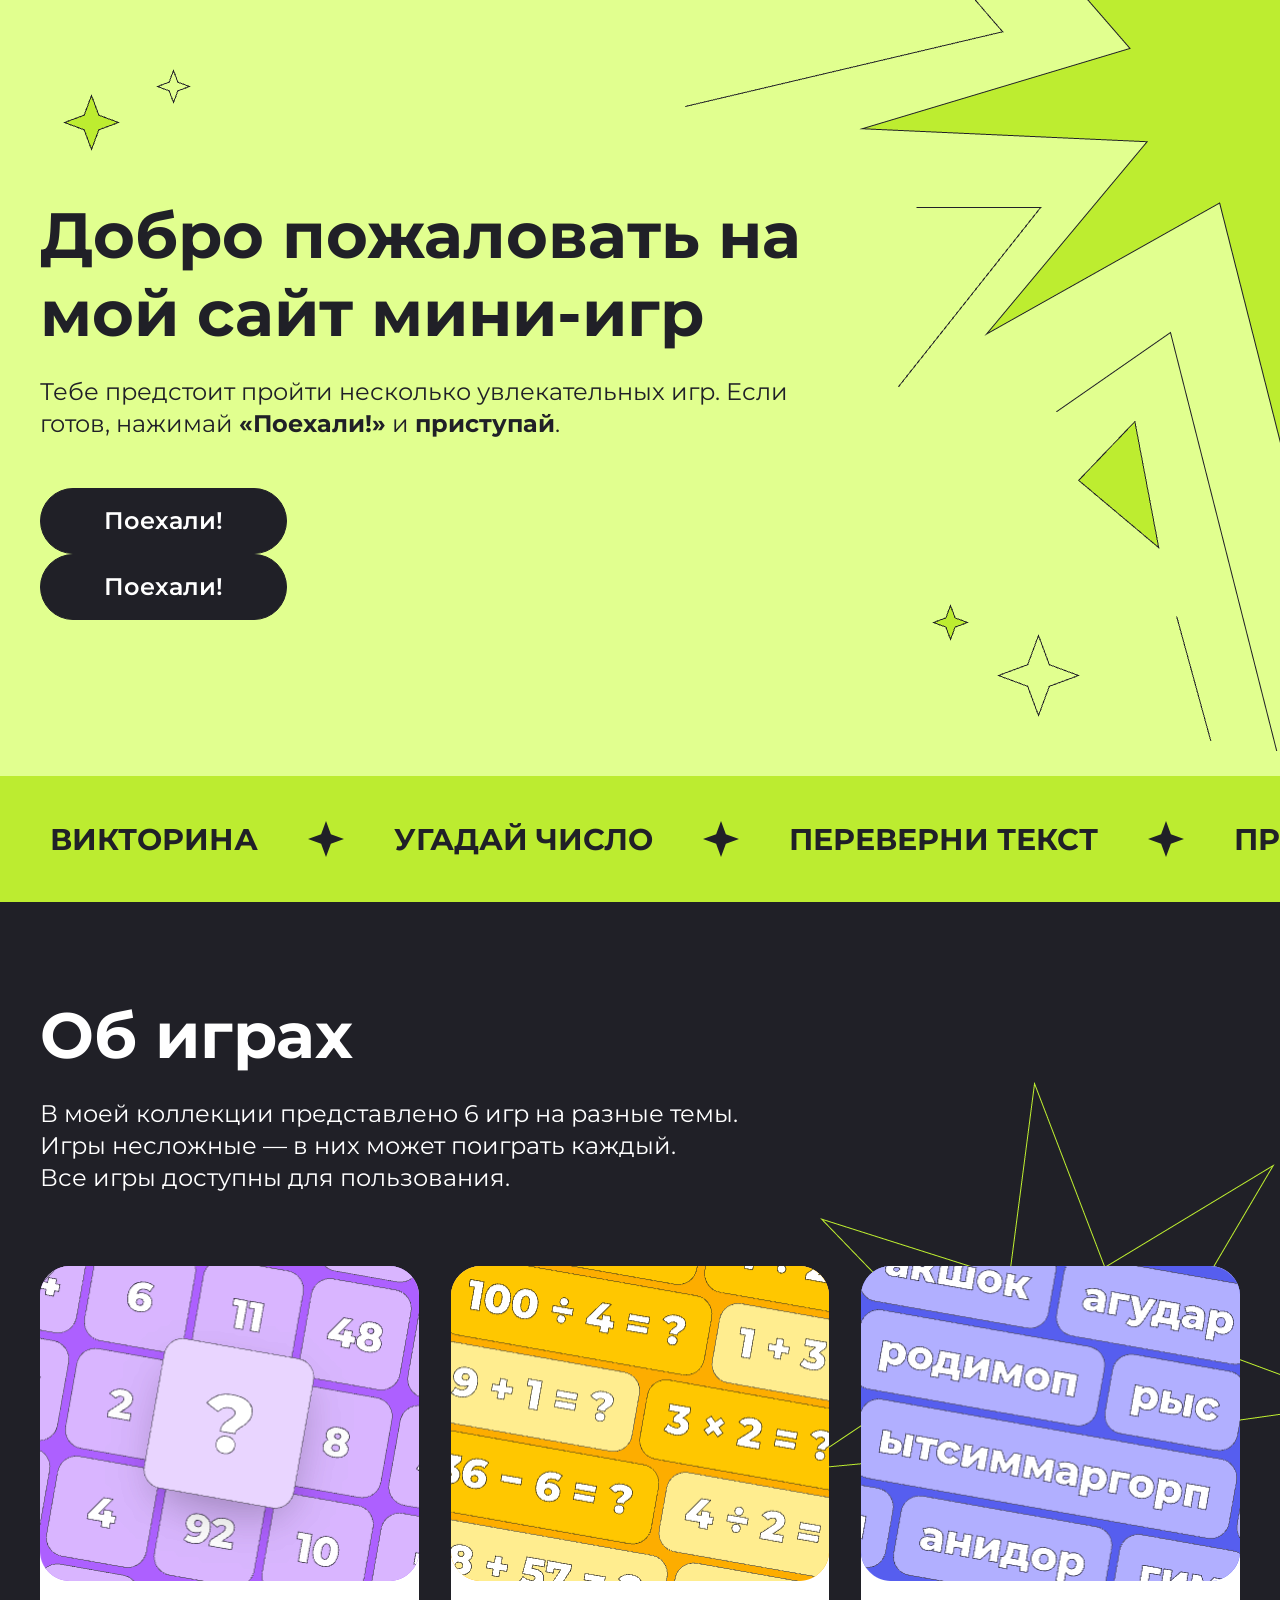
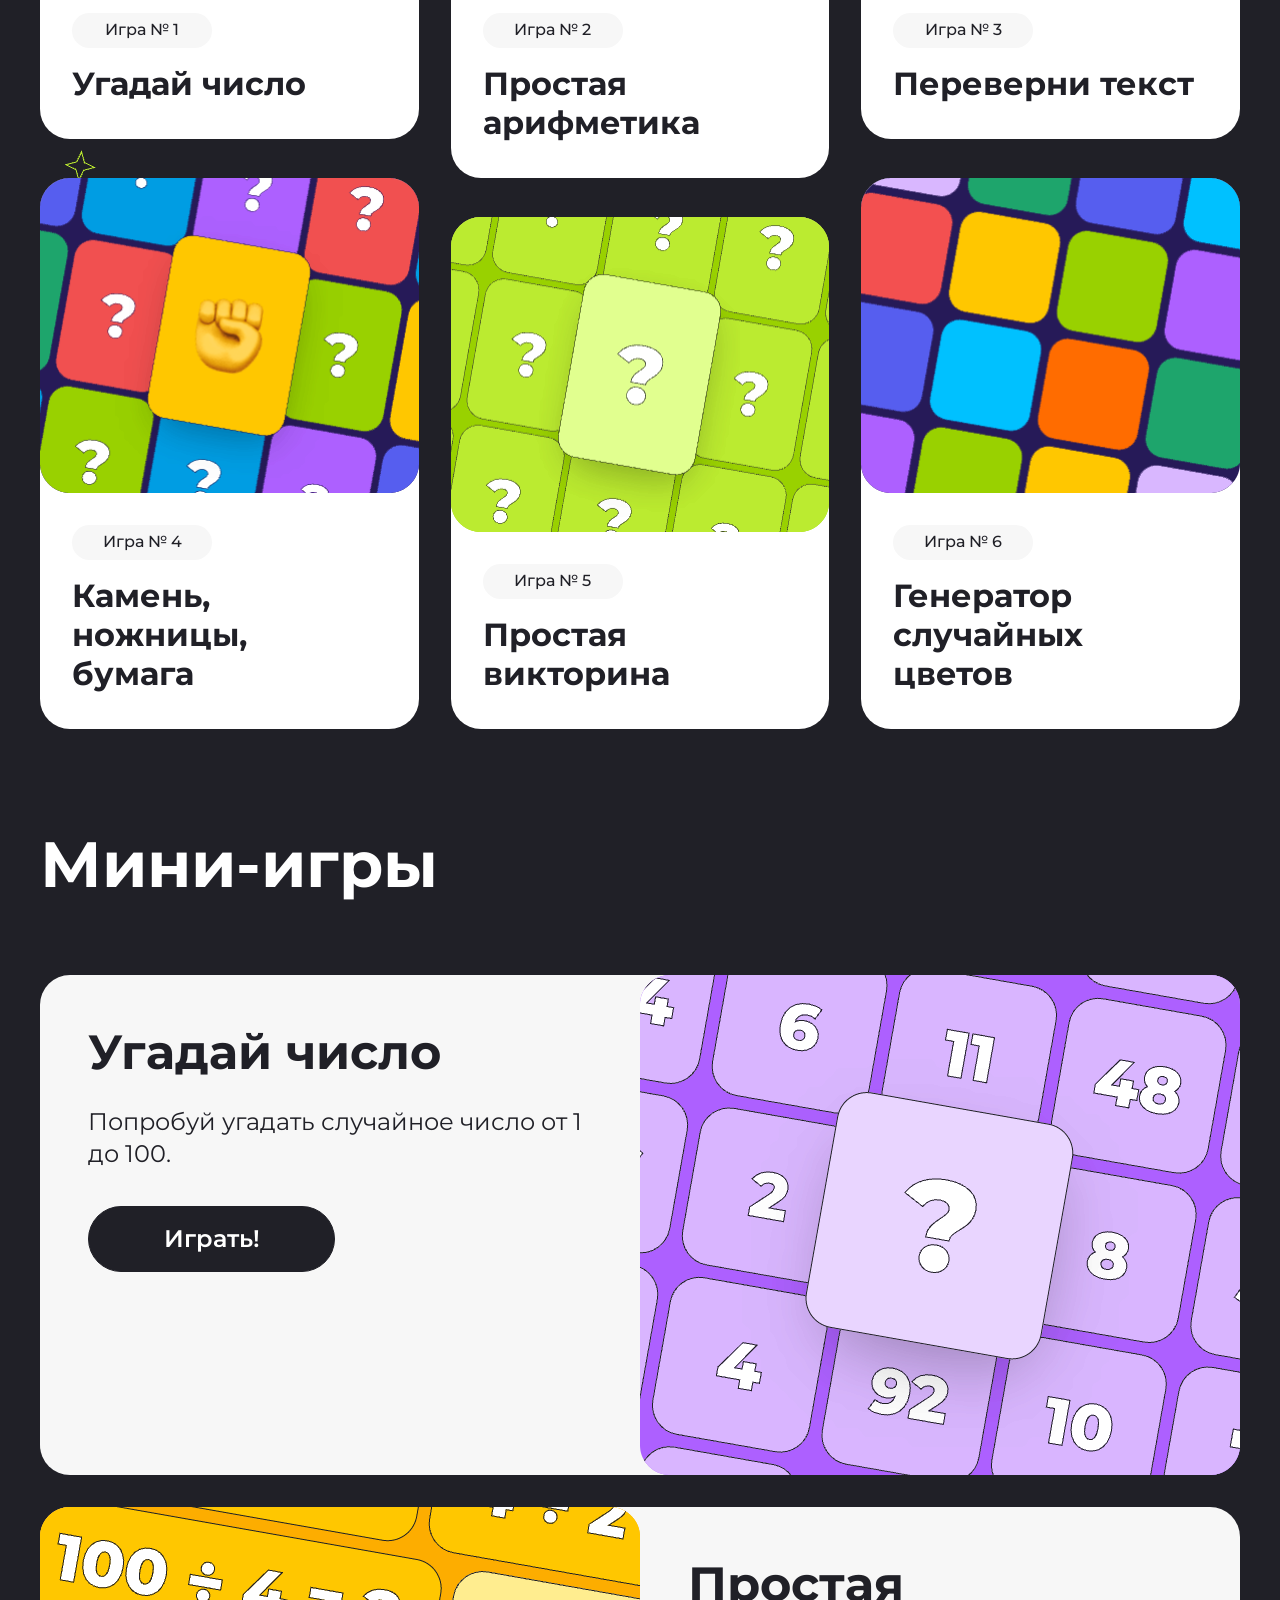
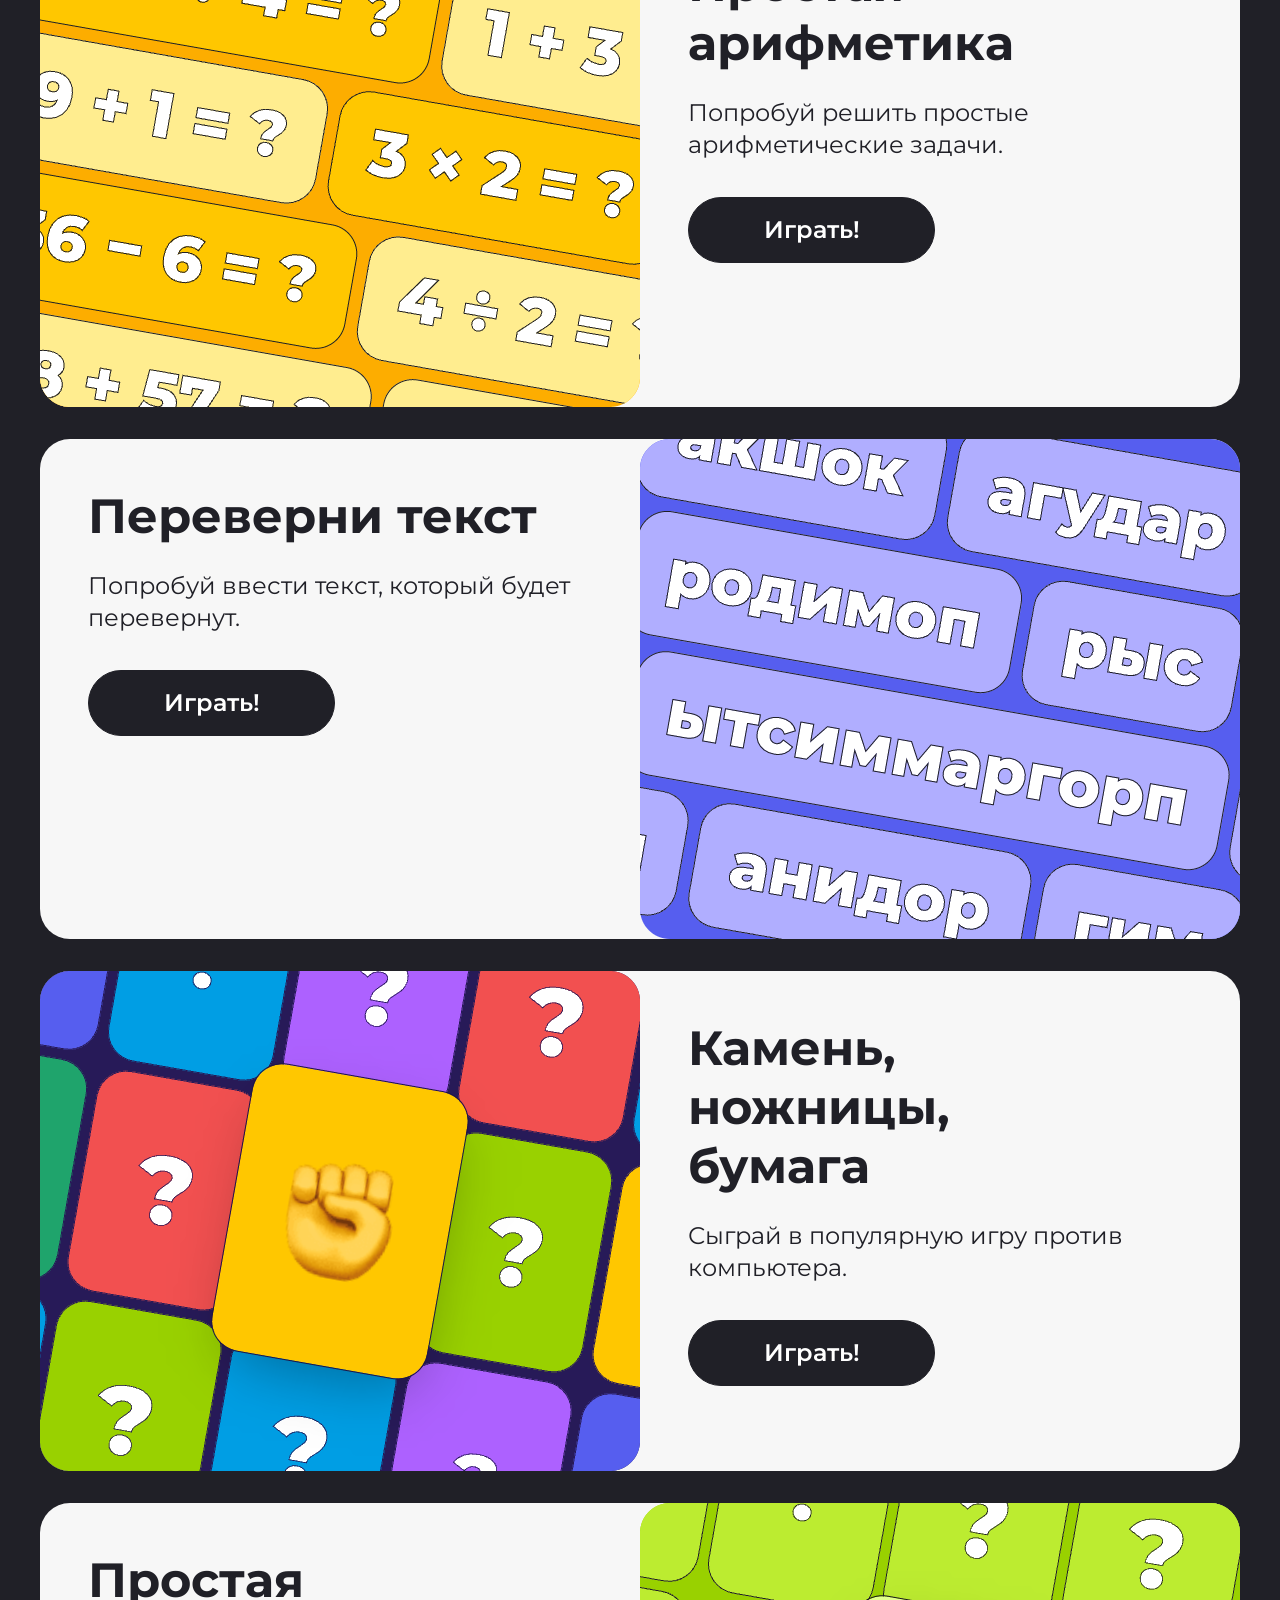
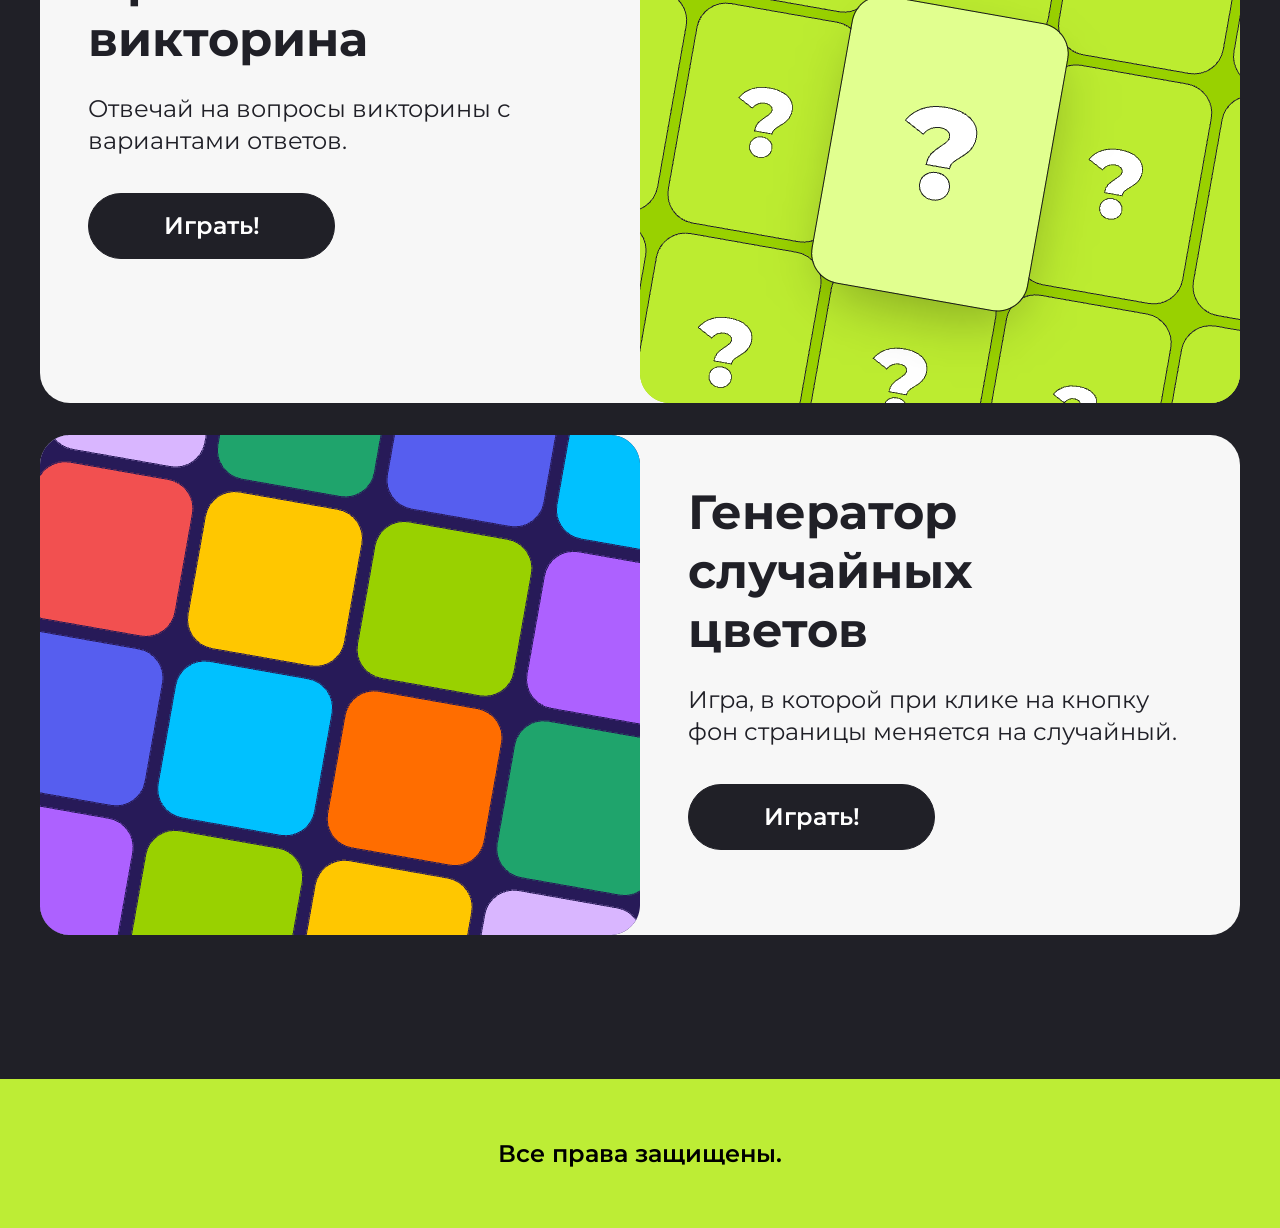
==== index.html @ 18f5d264 "Create new JS code , create new game, create new game" ====
<!DOCTYPE html>
<html lang="en">
<head>
    <meta charset="UTF-8">
    <meta name="viewport" content="width=device-width, initial-scale=1.0">
    <title>mini-games</title>

    <link rel="preconnect" href="https://fonts.googleapis.com">
    <link rel="preconnect" href="https://fonts.gstatic.com" crossorigin>
    <link href="https://fonts.googleapis.com/css2?family=Montserrat:ital,wght@0,100..900;1,100..900&display=swap" rel="stylesheet">
    <link rel="stylesheet" href="index.css">
</head>
<body>
    <header class="header center">
        <div class="header__content">
            <h1 class="header__title">Добро пожаловать на мой сайт мини-игр</h1>
            <p class="header__surttitle">Тебе предстоит пройти несколько увлекательных игр. Если готов, нажимай <strong>«Поехали!»</strong> и <strong>приступай</strong>.</p>
            <p><a href="#games_catalog_yakor" class="header__button">Поехали!</a></p>
            <p><a href="#mini-games_yakor" class="header__button header__button_mobile">Поехали!</a></p>
        </div>
    </header>
    <div class="line">
        <p class="line__body">ВИКТОРИНА</p>
        <svg width="36.000000" height="36.000000" viewBox="0 0 36 36" fill="none" xmlns="http://www.w3.org/2000/svg" xmlns:xlink="http://www.w3.org/1999/xlink">
            <defs/>
            <path id="Star" d="M18 0L13.13 13.13L0 18L13.13 22.86L18 36L22.86 22.86L36 18L22.86 13.13L18 0Z" fill="#202027" fill-opacity="1.000000" fill-rule="evenodd"/>
        </svg>
        <p class="line__body">УГАДАЙ ЧИСЛО</p>
        <svg width="36.000000" height="36.000000" viewBox="0 0 36 36" fill="none" xmlns="http://www.w3.org/2000/svg" xmlns:xlink="http://www.w3.org/1999/xlink">
            <defs/>
            <path id="Star" d="M18 0L13.13 13.13L0 18L13.13 22.86L18 36L22.86 22.86L36 18L22.86 13.13L18 0Z" fill="#202027" fill-opacity="1.000000" fill-rule="evenodd"/>
        </svg>    
        <p class="line__body">ПЕРЕВЕРНИ ТЕКСТ</p>
        <svg width="36.000000" height="36.000000" viewBox="0 0 36 36" fill="none" xmlns="http://www.w3.org/2000/svg" xmlns:xlink="http://www.w3.org/1999/xlink">
            <defs/>
            <path id="Star" d="M18 0L13.13 13.13L0 18L13.13 22.86L18 36L22.86 22.86L36 18L22.86 13.13L18 0Z" fill="#202027" fill-opacity="1.000000" fill-rule="evenodd"/>
        </svg>    
        <p class="line__body">ПРОСТАЯ АРИФМЕТИКА</p>
        <svg width="36.000000" height="36.000000" viewBox="0 0 36 36" fill="none" xmlns="http://www.w3.org/2000/svg" xmlns:xlink="http://www.w3.org/1999/xlink">
            <defs/>
            <path id="Star" d="M18 0L13.13 13.13L0 18L13.13 22.86L18 36L22.86 22.86L36 18L22.86 13.13L18 0Z" fill="#202027" fill-opacity="1.000000" fill-rule="evenodd"/>
        </svg>    
        <p class="line__body">КАМЕНЬ, НОЖНИЦЫ, БУМАГА</p>
        <svg width="36.000000" height="36.000000" viewBox="0 0 36 36" fill="none" xmlns="http://www.w3.org/2000/svg" xmlns:xlink="http://www.w3.org/1999/xlink">
            <defs/>
            <path id="Star" d="M18 0L13.13 13.13L0 18L13.13 22.86L18 36L22.86 22.86L36 18L22.86 13.13L18 0Z" fill="#202027" fill-opacity="1.000000" fill-rule="evenodd"/>
        </svg>    
        <p class="line__body">ГЕНЕРАТОР СЛУЧАЙНЫХ ЧИСЕЛ</p>
        <svg width="36.000000" height="36.000000" viewBox="0 0 36 36" fill="none" xmlns="http://www.w3.org/2000/svg" xmlns:xlink="http://www.w3.org/1999/xlink">
            <defs/>
            <path id="Star" d="M18 0L13.13 13.13L0 18L13.13 22.86L18 36L22.86 22.86L36 18L22.86 13.13L18 0Z" fill="#202027" fill-opacity="1.000000" fill-rule="evenodd"/>
        </svg>                
    </div>
    <section class="card center">
        <h1 class="card__title">Об играх <a name="games_catalog_yakor"></a></h1>
        <div class="card__body">
            <p>В моей коллекции представлено 6 игр на разные темы.</p>
            <p>Игры несложные — в них может поиграть каждый.</p>
            <p>Все игры доступны для пользования.</p>
        </div>
        <div class="card__games">
            <article class="card__game card__game_bottom-line" onclick="location.href='#game__guess_number_yakor'">           
                <img class="card__game-img" src="img/guess_number.png" alt="guess_number">
                <div class="card__game-description">
                    <p class="card__game-number">Игра № 1</p>
                    <p class="card__game-title">Угадай число</p>
                </div>
            </article>
            <article class="card__game"  onclick="location.href='#game__arifmetics_yakor'">
                <img class="card__game-img" src="img/arifmetics.png" alt="arifmetics">
                <div class="card__game-description">
                    <p class="card__game-number">Игра № 2</p>
                    <p class="card__game-title">Простая арифметика</p>
                </div>
            </article>
            <article class="card__game card__game_bottom-line"  onclick="location.href='#game__turn_text_yakor'">
                <img class="card__game-img" src="img/turn_text.png" alt="turn_text">
                <div class="card__game-description">
                    <p class="card__game-number">Игра № 3</p>
                    <p class="card__game-title">Переверни текст</p>
                </div>
            </article>
            <article class="card__game"  onclick="location.href='#game__rock_paper_scissor_yakor'">
                <img class="card__game-img" src="img/rock_paper_scissor.png" alt="rock_paper_scissor">
                <div class="card__game-description">
                    <p class="card__game-number">Игра № 4</p>
                    <p class="card__game-title">Камень, ножницы,</p>
                    <p class="card__game-title">бумага</p>
                </div>
            </article>
            <article class="card__game card__game_top-line"  onclick="location.href='#game__quiz_yakor'">
                <img class="card__game-img" src="img/quiz.png" alt="quiz">
                <div class="card__game-description">
                    <p class="card__game-number">Игра № 5</p>
                    <p class="card__game-title">Простая викторина</p>
                </div>
            </article>
            <article class="card__game"  onclick="location.href='#game__random_color_yakor'">
                <img class="card__game-img" src="img/random_num.png" alt="random_color">
                <div class="card__game-description">
                    <p class="card__game-number">Игра № 6</p>
                    <p class="card__game-title">Генератор случайных цветов</p>
                </div>
            </article>
        </div>
    </section>
    <div class="mini-games center">
        <h1 class="mini-games__title">Мини-игры <a name="mini-games_yakor"></a></h1>
        <section class="mini-games__body">
            <article class="mini-games__game">
                <div class="mini-games__game-content">
                    <p class="mini-games__game-title">Угадай число <a name="game__guess_number_yakor"></a></p>
                    <p class="mini-games__game-description">Попробуй угадать случайное число от 1 до 100.</p>
                    <p><a class="mini-games__game-button" onclick="guess_number()">Играть!</a></p>
                </div>
                <img class="mini-games__game-img" src="img/guess_number2.png" alt="guess_number">
            </article>
            <article class="mini-games__game mini-games__game_flip">
                <div class="mini-games__game-content">
                    <p class="mini-games__game-title">Простая арифметика <a name="game__arifmetics_yakor"></a></p>
                    <p class="mini-games__game-description">Попробуй решить простые арифметические задачи.</p>
                    <p><a class="mini-games__game-button" onclick="arifmetics()">Играть!</a></p>
                </div>
                <img class="mini-games__game-img" src="img/arifmetics2.png" alt="arifmetics">
            </article>
            <article class="mini-games__game">
                <div class="mini-games__game-content">
                    <p class="mini-games__game-title">Переверни текст <a name="game__turn_text_yakor"></a></p>
                    <p class="mini-games__game-description">Попробуй ввести текст, который будет перевернут.</p>
                    <p><a href="" class="mini-games__game-button">Играть!</a></p>
                </div>
                <img class="mini-games__game-img" src="img/turn_text2.png" alt="turn_text">
            </article>
            <article class="mini-games__game mini-games__game_flip">
                <div class="mini-games__game-content">
                    <p class="mini-games__game-title">Камень,</br> ножницы,</br> бумага <a name="game__rock_paper_scissor_yakor"></a></p>
                    <p class="mini-games__game-description">Сыграй в популярную игру против компьютера.</p>
                    <p><a href="" class="mini-games__game-button">Играть!</a></p>
                </div>
                <img class="mini-games__game-img" src="img/rock_paper_scissor2.png" alt="rock_paper_scissor">
            </article>
            <article class="mini-games__game">
                <div class="mini-games__game-content">
                    <p class="mini-games__game-title">Простая викторина <a name="game__quiz_yakor"></a></p>
                    <p class="mini-games__game-description">Отвечай на вопросы викторины с вариантами ответов.</p>
                    <p><a href="" class="mini-games__game-button">Играть!</a></p>
                </div>
                <img class="mini-games__game-img" src="img/quiz2.png" alt="quiz">
            </article>
            <article class="mini-games__game mini-games__game_flip">
                <div class="mini-games__game-content">
                    <p class="mini-games__game-title">Генератор случайных </br>цветов <a name="game__random_color_yakor"></a></p>
                    <p class="mini-games__game-description">Игра, в которой при клике на кнопку фон страницы меняется на случайный.</p>
                    <p><a href="" class="mini-games__game-button">Играть!</a></p>
                </div>
                <img class="mini-games__game-img" src="img/random_color2.png" alt="random_color">
            </article>
        </section>
    </div>
    <footer class="footer">Все права защищены.</footer>
    
    <script>
        function random_num(min, max) {
            return Math.floor(Math.random() * (max - min + 1)) + min;
        }
        
function guess_number() {
    let answer = Math.floor(Math.random() * 100) + 1;
    let userInput = prompt("Угадайте число от 1 до 100");
    let user_num = parseInt(userInput);
    
    while (true) {
        if (isNaN(user_num)) {
            userInput = prompt("Пожалуйста, введите число!");
            user_num = parseInt(userInput);
            continue;
        }
        
        if (user_num < 1 || user_num > 100) {
            userInput = prompt("Число должно быть от 1 до 100!");
            user_num = parseInt(userInput);
            continue;
        }
        
        if (user_num < answer) {
            userInput = prompt("Ваше число меньше загаданного. Попробуйте еще:");
            user_num = parseInt(userInput);
        } else if (user_num > answer) {
            userInput = prompt("Ваше число больше загаданного. Попробуйте еще:");
            user_num = parseInt(userInput);
        } else if (user_num == answer) {
            alert("Поздравляю, вы угадали число " + answer + "!");
            break;
        }
    }
}
        
        function arifmetics() {
            let num1 = random_num(1,30)
            let num2 = random_num(1,30)
            let task = random_num(1,4) // 1 - сложение, 2 - вычитание, 3 - умножение, 4 - деление
            let answer

            if (task == 1) {
                answer = num1 + num2
            }
            if (task == 2) {
                answer = num1 - num2
            }
            if (task == 3) {
                answer = num1 * num2
            }
            if (task == 4) {
                while (true) {
                    if (num1 % num2 == 0){
                        answer = num1 / num2
                        break
                    } else {
                        num1 = random_num(1,30)
                        num2 = random_num(1,30)
                        continue
                    }
                }
            }
            const symbols = {
                1: "+",
                2: "-",
                3: "*",
                4: "/"
            }

            let user_answer = prompt(`Напиши ответ на эту задачу: ${num1} ${symbols[task]} ${num2}`)

            if (parseInt(user_answer) == answer) {
                alert("Молодец! Ответ верный")
            } else {
                alert(`Ответ не верный. Правильный ответ: ${answer}`)
            }
        }
    </script>
</body>
</html>
---- index.css ----
* {
  scroll-behavior: smooth;
  margin: 0;
  padding: 0;
}

body {
  font-family: "Montserrat", sans-serif;
}

.header {
  padding-top: 196px;
  background-color: #E1FF8F;
  background-image: url(img/header_star_xl.png), url(img/header_stars_1.png), url(img/header_stars_2.png);
  background-repeat: no-repeat, no-repeat, no-repeat;
  background-position: top -380px right -480px, top 69px left 63px, bottom 59px right 200px;
  display: -ms-grid;
  display: grid;
  -ms-grid-columns: (1fr)[12];
      grid-template-columns: repeat(12, 1fr);
  gap: 32px;
}

.header__content {
  grid-column: span 8;
  padding-bottom: 156px;
}

.header__title {
  color: #202027;
  font-family: Montserrat;
  font-size: 64px;
  font-weight: 700;
  line-height: 78px;
  text-align: left;
  padding-bottom: 24px;
}

.header__surttitle {
  padding-bottom: 48px;
  color: #202027;
  font-family: Montserrat;
  font-size: 24px;
  font-weight: 400;
  line-height: 32px;
  letter-spacing: 0px;
  text-align: left;
}

.header__button {
  text-decoration: none;
  width: 247px;
  height: 66px;
  color: white;
  font-family: Montserrat;
  font-size: 24px;
  font-weight: 600;
  line-height: 141.69%;
  letter-spacing: 0%;
  text-align: center;
  display: -webkit-box;
  display: -ms-flexbox;
  display: flex;
  -webkit-box-orient: horizontal;
  -webkit-box-direction: normal;
      -ms-flex-direction: row;
          flex-direction: row;
  -webkit-box-pack: center;
      -ms-flex-pack: center;
          justify-content: center;
  -webkit-box-align: center;
      -ms-flex-align: center;
          align-items: center;
  padding: 16px 28px 16px 28px;
  -webkit-box-sizing: border-box;
          box-sizing: border-box;
  border: 1px solid #202027;
  border-radius: 60px;
  background: #202027;
  -webkit-transition: 0.3s;
  transition: 0.3s;
}

.header__button:hover {
  cursor: pointer;
  background: white;
  color: #202027;
}

.line {
  padding-left: 50px;
  padding-right: 50px;
  background: #bcec30;
  display: -webkit-box;
  display: -ms-flexbox;
  display: flex;
  -webkit-box-orient: horizontal;
  -webkit-box-direction: normal;
      -ms-flex-direction: row;
          flex-direction: row;
  -webkit-box-align: center;
      -ms-flex-align: center;
          align-items: center;
  gap: 50px;
  overflow-x: hidden;
  padding-bottom: 45px;
  padding-top: 45px;
}

.line__body {
  color: #202027;
  font-family: Montserrat;
  font-size: 30px;
  font-weight: 700;
  line-height: 110%;
  letter-spacing: 4%;
  text-align: left;
  white-space: nowrap;
}

.line svg {
  min-width: 36px;
}

.card {
  background: #202027;
  background-image: url(img/catalog_star_xl.png), url(img/catalog_stars.png);
  background-repeat: no-repeat, no-repeat;
  background-position: top 180px right -80px, top 60% left 63px;
  padding-top: 94px;
  padding-bottom: 96px;
}

.card__title {
  color: white;
  font-family: Montserrat;
  font-size: 64px;
  font-weight: 700;
  line-height: 78px;
  letter-spacing: 0px;
  text-align: left;
  padding-bottom: 24px;
}

.card__body {
  padding-bottom: 72px;
  color: white;
  font-family: Montserrat;
  font-size: 24px;
  font-weight: 400;
  line-height: 32px;
  letter-spacing: 0px;
  text-align: left;
}

.card__games {
  display: -ms-grid;
  display: grid;
  -ms-grid-columns: (1fr)[12];
      grid-template-columns: repeat(12, 1fr);
  justify-items: center;
  -webkit-box-align: end;
      -ms-flex-align: end;
          align-items: end;
  gap: 0px 32px;
}

.card__game {
  width: 100%;
  display: -webkit-box;
  display: -ms-flexbox;
  display: flex;
  grid-column: span 4;
  -webkit-box-orient: vertical;
  -webkit-box-direction: normal;
      -ms-flex-direction: column;
          flex-direction: column;
  border-radius: 30px;
  background: white;
  -webkit-transition: background 0.3s, -webkit-transform 0.3s;
  transition: background 0.3s, -webkit-transform 0.3s;
  transition: transform 0.3s, background 0.3s;
  transition: transform 0.3s, background 0.3s, -webkit-transform 0.3s;
}

.card__game-description {
  padding: 32px;
  padding-bottom: 36px;
}

.card__game-number {
  display: -webkit-box;
  display: -ms-flexbox;
  display: flex;
  -webkit-box-pack: center;
      -ms-flex-pack: center;
          justify-content: center;
  padding: 8px 16px 10px 16px;
  width: 108px;
  margin-bottom: 16px;
  -webkit-box-align: center;
      -ms-flex-align: center;
          align-items: center;
  border-radius: 52.58px;
  background: #f7f7f7;
  color: #202027;
  font-family: Montserrat;
  font-size: 16px;
  font-weight: 500;
  line-height: 110%;
  letter-spacing: 0px;
  text-align: left;
}

.card__game-title {
  color: #202027;
  font-family: Montserrat;
  font-size: 32px;
  font-weight: 700;
  line-height: 39px;
  letter-spacing: 0px;
  text-align: left;
}

.card__game:hover {
  cursor: pointer;
  -webkit-transform: scale(1.1);
          transform: scale(1.1);
}

.card__game_top-line {
  margin-top: 32px;
}

.card__game_bottom-line {
  margin-bottom: 39px;
}

.mini-games {
  background: #202027;
  background-image: url(img/games_stars_1.png), url(img/games_stars_2.png);
  background-repeat: no-repeat, no-repeat;
  background-position: top 93px right 45px, bottom 45px right 52px;
  padding-bottom: 144px;
}

.mini-games__title {
  color: white;
  font-family: Montserrat;
  font-size: 64px;
  font-weight: 700;
  line-height: 78px;
  letter-spacing: 0px;
  text-align: left;
  padding-bottom: 72px;
}

.mini-games__body {
  display: -webkit-box;
  display: -ms-flexbox;
  display: flex;
  -webkit-box-orient: vertical;
  -webkit-box-direction: normal;
      -ms-flex-direction: column;
          flex-direction: column;
  gap: 32px;
}

.mini-games__game {
  width: 100%;
  height: 100%;
  border-radius: 30px;
  background-color: #f7f7f7;
  display: -webkit-box;
  display: -ms-flexbox;
  display: flex;
  -webkit-box-pack: justify;
      -ms-flex-pack: justify;
          justify-content: space-between;
}

.mini-games__game-content {
  padding: 48px;
  display: -webkit-box;
  display: -ms-flexbox;
  display: flex;
  -webkit-box-orient: vertical;
  -webkit-box-direction: normal;
      -ms-flex-direction: column;
          flex-direction: column;
  -webkit-box-align: start;
      -ms-flex-align: start;
          align-items: flex-start;
}

.mini-games__game-title {
  color: #202027;
  font-family: Montserrat;
  font-size: 48px;
  font-weight: 700;
  line-height: 59px;
  letter-spacing: 0px;
  text-align: left;
  padding-bottom: 24px;
}

.mini-games__game-description {
  color: #202027;
  font-family: Montserrat;
  font-size: 24px;
  font-weight: 400;
  line-height: 32px;
  letter-spacing: 0px;
  text-align: left;
  padding-bottom: 36px;
}

.mini-games__game-button {
  width: 247px;
  height: 66px;
  border-radius: 60px;
  background: #202027;
  border: 1px solid #202027;
  display: -webkit-box;
  display: -ms-flexbox;
  display: flex;
  -webkit-box-orient: horizontal;
  -webkit-box-direction: normal;
      -ms-flex-direction: row;
          flex-direction: row;
  -webkit-box-pack: center;
      -ms-flex-pack: center;
          justify-content: center;
  -webkit-box-align: center;
      -ms-flex-align: center;
          align-items: center;
  gap: 10;
  padding: 16px 28px 16px 28px;
  color: white;
  font-family: Montserrat;
  font-size: 24px;
  font-weight: 600;
  line-height: 141.69%;
  letter-spacing: 0%;
  text-align: center;
  text-decoration: none;
  -webkit-box-sizing: border-box;
          box-sizing: border-box;
  -webkit-transition: background 0.3s, -webkit-transform 0.3s;
  transition: background 0.3s, -webkit-transform 0.3s;
  transition: transform 0.3s, background 0.3s;
  transition: transform 0.3s, background 0.3s, -webkit-transform 0.3s;
}

.mini-games__game-button:hover {
  cursor: pointer;
  background: white;
  color: #202027;
}

.mini-games__game_flip {
  -webkit-box-orient: horizontal;
  -webkit-box-direction: reverse;
      -ms-flex-direction: row-reverse;
          flex-direction: row-reverse;
}

.footer {
  padding-top: 60px;
  padding-bottom: 60px;
  background: #bded35;
  display: -webkit-box;
  display: -ms-flexbox;
  display: flex;
  -webkit-box-orient: horizontal;
  -webkit-box-direction: normal;
      -ms-flex-direction: row;
          flex-direction: row;
  -webkit-box-align: center;
      -ms-flex-align: center;
          align-items: center;
  color: black;
  font-family: Montserrat;
  font-size: 24px;
  font-weight: 600;
  line-height: 29px;
  letter-spacing: 0px;
  text-align: center;
  -ms-flex-pack: distribute;
      justify-content: space-around;
}

.center {
  padding-left: calc(50% - 600px);
  padding-right: calc(50% - 600px);
}

@media (max-width: 630px) {
  .header {
    padding-top: 147px;
    -ms-grid-columns: (1fr)[4];
        grid-template-columns: repeat(4, 1fr);
    gap: 16px;
    background-image: url(img/mobile_star.png), url(img/header_stars_1.png), url(img/header_stars_2.png);
    background-position: top -100px right -100px, top 64px left 37px, bottom 28px right 34px;
    background-size: auto, 80px, 80px;
  }
  .header__content {
    display: -webkit-box;
    display: -ms-flexbox;
    display: flex;
    -webkit-box-orient: vertical;
    -webkit-box-direction: normal;
        -ms-flex-direction: column;
            flex-direction: column;
    -webkit-box-align: center;
        -ms-flex-align: center;
            align-items: center;
    padding-bottom: 131px;
  }
  .header__title {
    font-size: 40px;
    line-height: 49px;
    text-align: center;
  }
  .header__surttitle {
    padding-bottom: 36px;
    font-size: 16px;
    line-height: 20px;
    text-align: center;
  }
  .header__button {
    width: 285px;
    height: 55px;
    font-size: 16px;
  }
  .line {
    height: 51px;
    padding-left: 27px;
    padding-right: 27px;
    gap: 27px;
  }
  .line__body {
    font-size: 16px;
  }
  .line svg {
    min-width: 19px;
    min-height: 19px;
  }
  .card {
    padding-top: 48px;
  }
  .card__title {
    font-size: 40px;
    line-height: 49px;
    padding-bottom: 48px;
  }
  .card__body {
    display: none;
  }
  .card__games {
    -ms-grid-columns: (1fr)[4];
        grid-template-columns: repeat(4, 1fr);
    justify-items: center;
    -webkit-box-align: end;
        -ms-flex-align: end;
            align-items: end;
    gap: 24px 16px;
  }
  .card__game {
    width: 100%;
  }
  .card__game:hover {
    cursor: pointer;
    -webkit-transform: scale(1.05);
            transform: scale(1.05);
  }
  .card__game_top-line {
    margin-top: 0;
  }
  .card__game_bottom-line {
    margin-bottom: 0;
  }
  .card {
    display: none;
  }
  .mini-games {
    padding-top: 48px;
    background-image: none;
    padding-bottom: 10px;
  }
  .mini-games__title {
    padding-bottom: 48px;
    font-size: 40px;
    line-height: 49px;
  }
  .mini-games__body {
    gap: 24px;
  }
  .mini-games__game {
    height: 100%;
    -webkit-box-orient: vertical;
    -webkit-box-direction: reverse;
        -ms-flex-direction: column-reverse;
            flex-direction: column-reverse;
  }
  .mini-games__game-content {
    padding: 29px 29px 32px 29px;
  }
  .mini-games__game-title {
    font-size: 32px;
    line-height: 39px;
  }
  .mini-games__game-description {
    font-size: 16px;
    line-height: 20px;
  }
  .mini-games__game-button {
    height: 55px;
    width: 285px;
    font-size: 16px;
  }
  .center {
    padding-left: 16px;
    padding-right: 16px;
  }
}

@media (max-width: 1024px) {
  .mini-games__game-img {
    width: 45%;
    max-width: 50%;
    height: auto;
  }
  .line {
    height: 51px;
    padding-left: 20px;
    padding-right: 20px;
    gap: 20px;
  }
  .line__body {
    font-size: 16px;
  }
  .line svg {
    min-width: 19px;
    min-height: 19px;
  }
  .card__game-title {
    font-size: 25px;
    line-height: 30px;
  }
  .game__game-description {
    font-size: 16px;
    line-height: 20px;
  }
  .game__game-button {
    height: 55px;
    width: 285px;
    font-size: 16px;
  }
}
/*# sourceMappingURL=index.css.map */
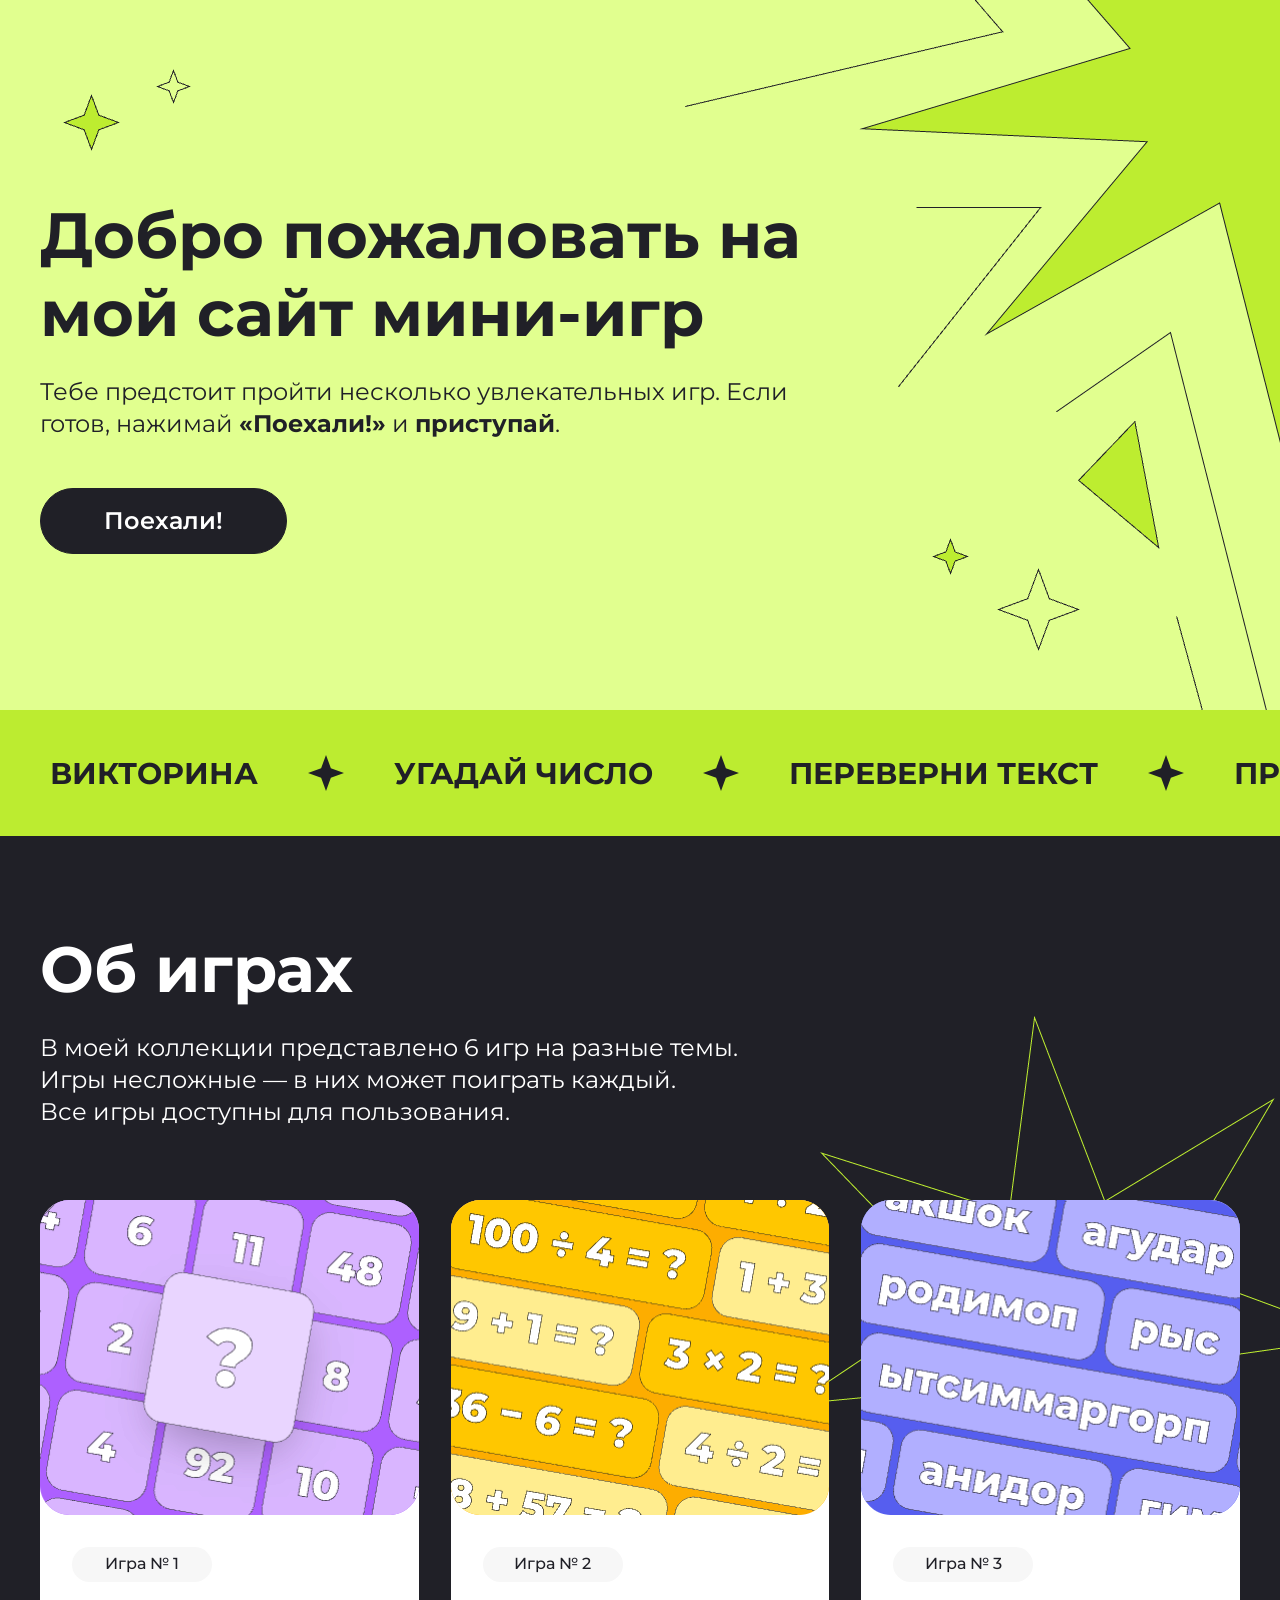
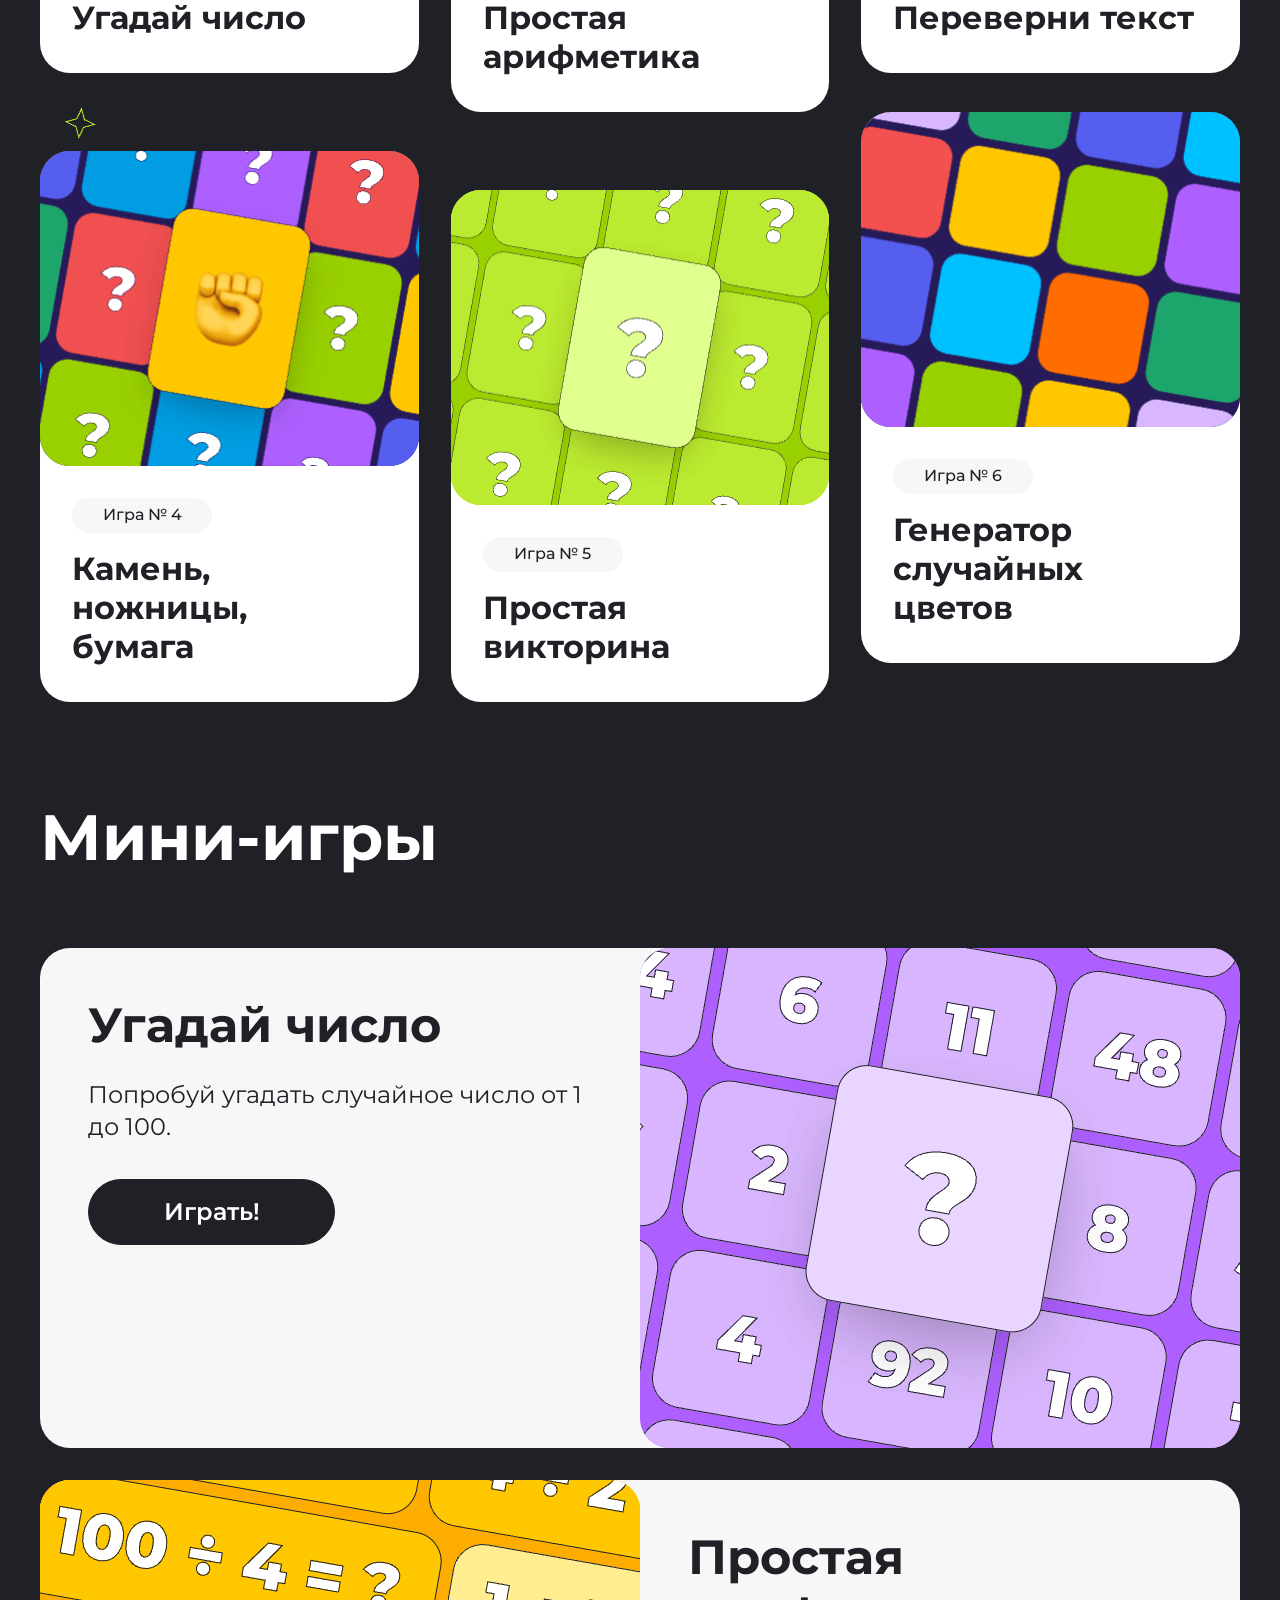
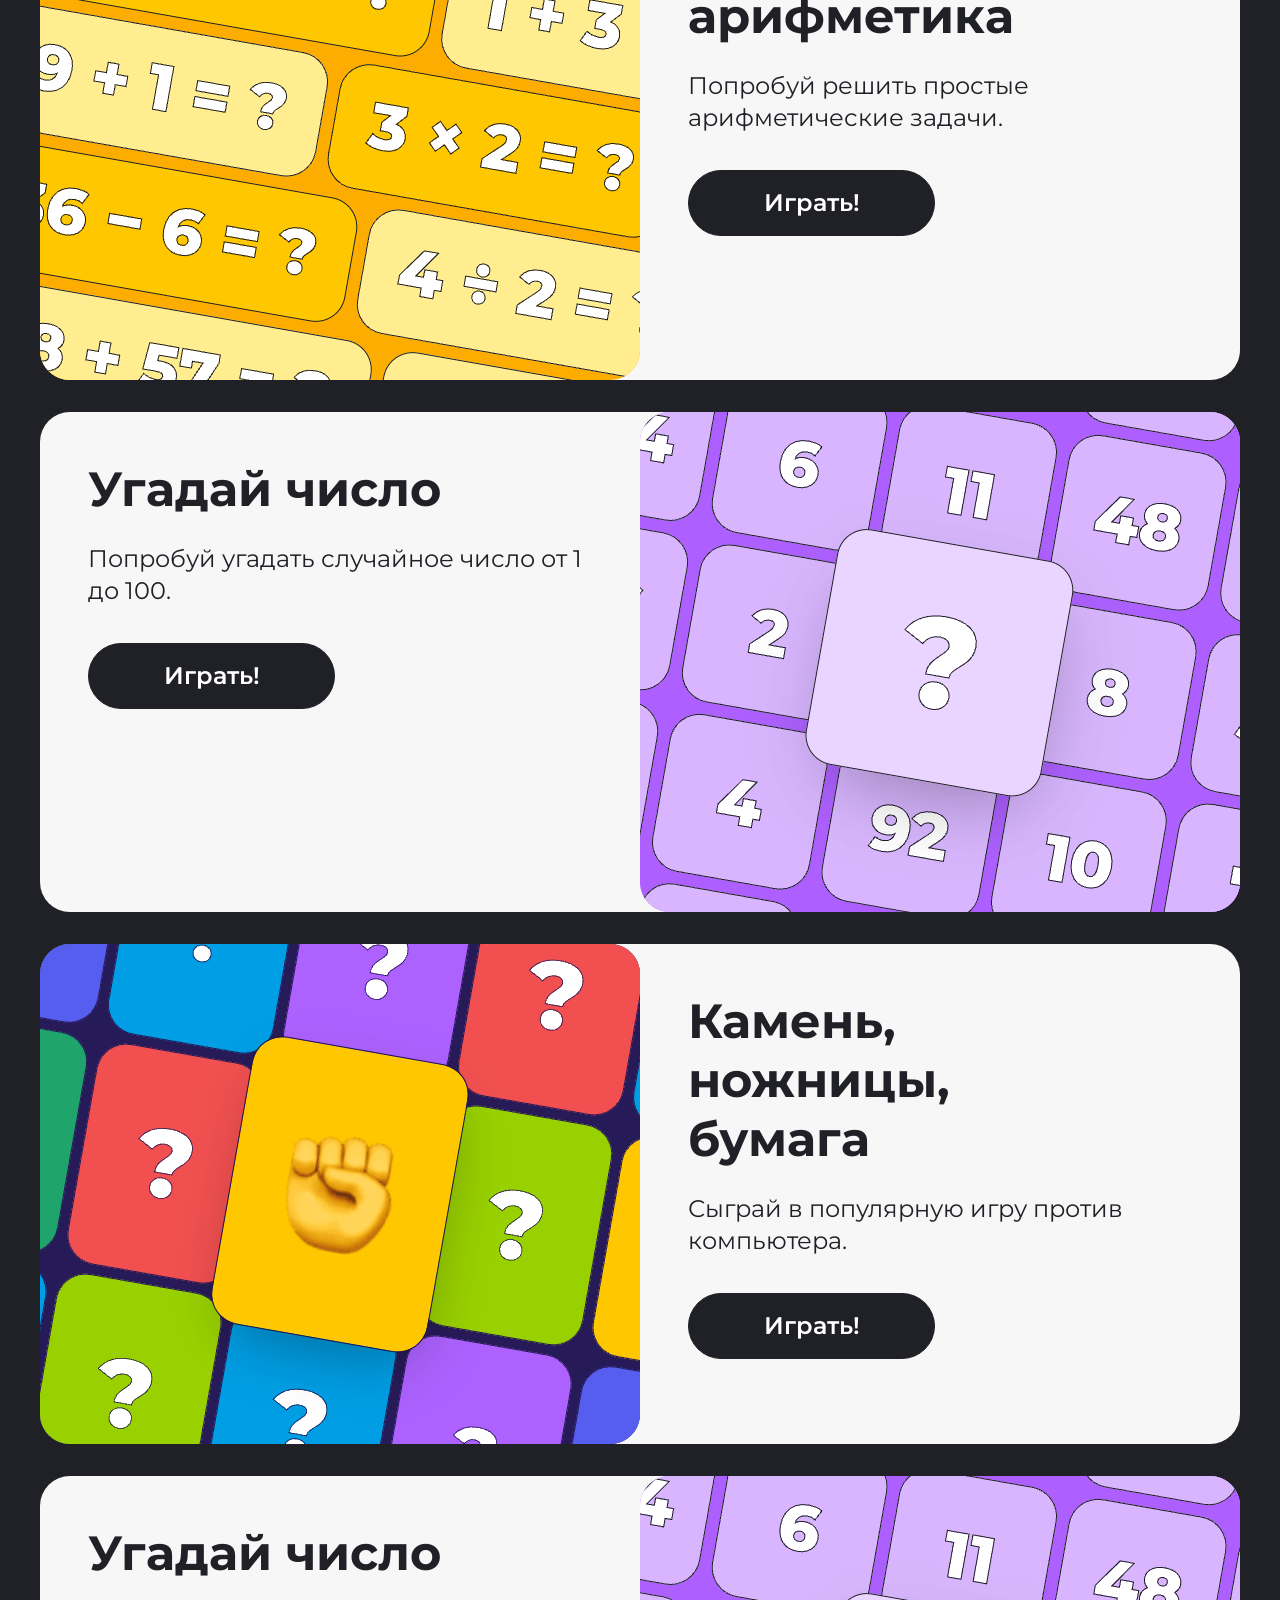
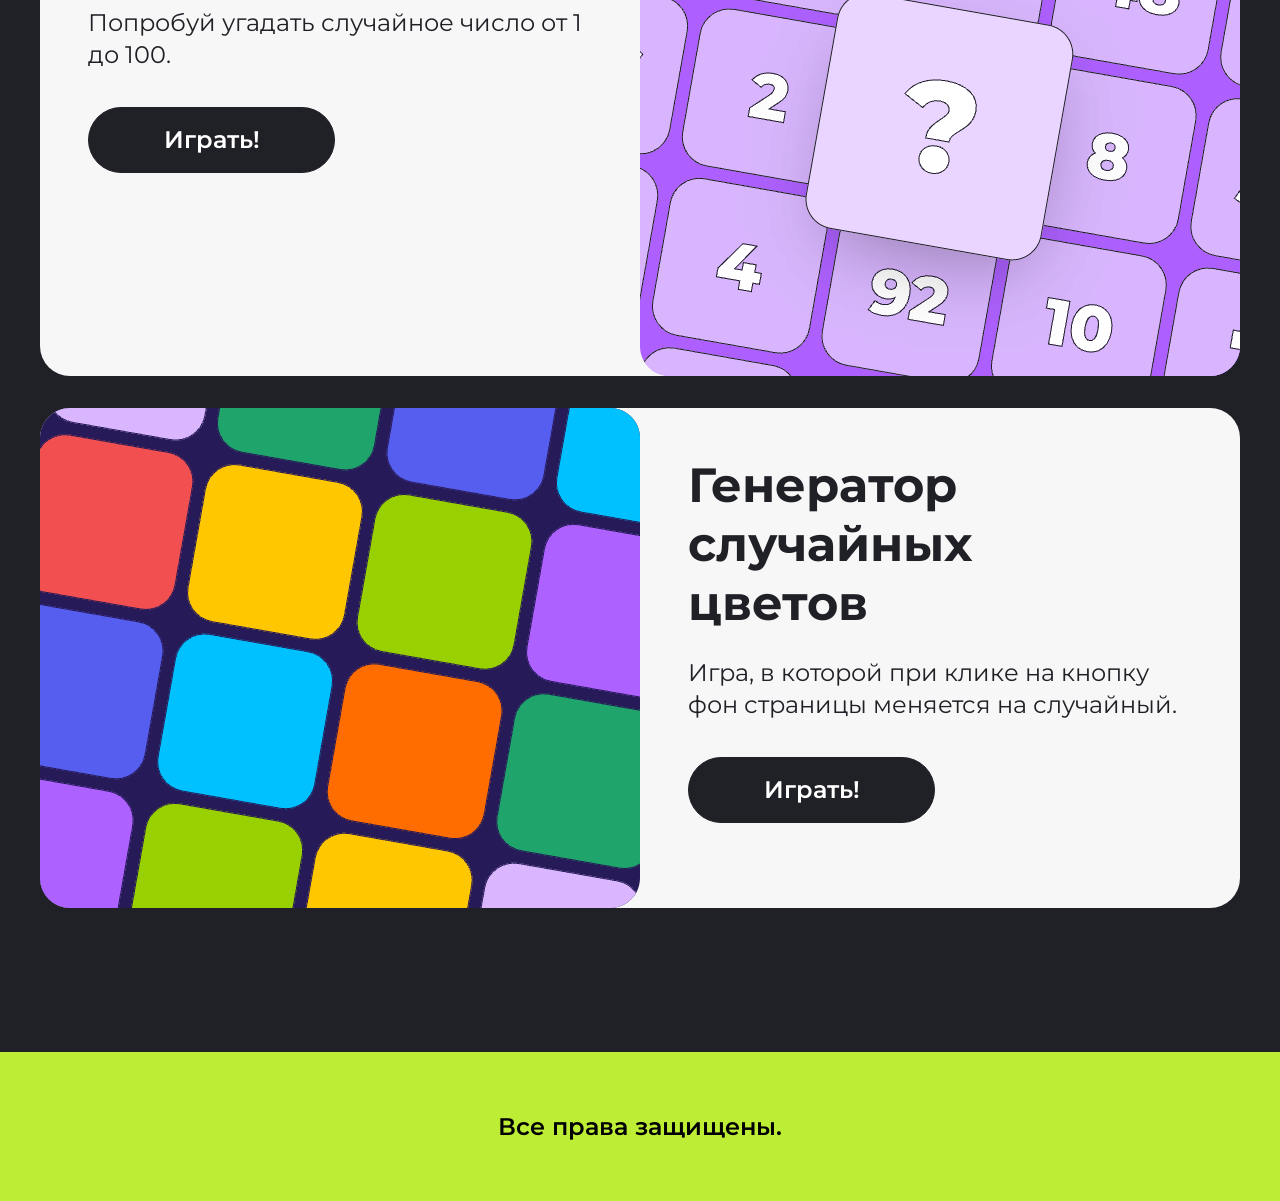
==== commit 491b9f4f: "rebuilt some things" ====
--- a/index.html
+++ b/index.html
@@ -10,13 +10,12 @@
     <link href="https://fonts.googleapis.com/css2?family=Montserrat:ital,wght@0,100..900;1,100..900&display=swap" rel="stylesheet">
     <link rel="stylesheet" href="index.css">
 </head>
-<body>
+<section>
     <header class="header center">
         <div class="header__content">
             <h1 class="header__title">Добро пожаловать на мой сайт мини-игр</h1>
             <p class="header__surttitle">Тебе предстоит пройти несколько увлекательных игр. Если готов, нажимай <strong>«Поехали!»</strong> и <strong>приступай</strong>.</p>
-            <p><a href="#games_catalog_yakor" class="header__button">Поехали!</a></p>
-            <p><a href="#mini-games_yakor" class="header__button header__button_mobile">Поехали!</a></p>
+            <p><a href="#mini-games_yakor" class="header__button">Поехали!</a></p>
         </div>
     </header>
     <div class="line">
@@ -52,191 +51,133 @@
         </svg>                
     </div>
     <section class="card center">
-        <h1 class="card__title">Об играх <a name="games_catalog_yakor"></a></h1>
+        <h1 class="card__title">Об играх </h1>
         <div class="card__body">
             <p>В моей коллекции представлено 6 игр на разные темы.</p>
             <p>Игры несложные — в них может поиграть каждый.</p>
             <p>Все игры доступны для пользования.</p>
         </div>
         <div class="card__games">
-            <article class="card__game card__game_bottom-line" onclick="location.href='#game__guess_number_yakor'">           
+            <article class="card__game card__game_bottom-line" onclick="location.href='#'">           
                 <img class="card__game-img" src="img/guess_number.png" alt="guess_number">
                 <div class="card__game-description">
                     <p class="card__game-number">Игра № 1</p>
                     <p class="card__game-title">Угадай число</p>
                 </div>
             </article>
-            <article class="card__game"  onclick="location.href='#game__arifmetics_yakor'">
-                <img class="card__game-img" src="img/arifmetics.png" alt="arifmetics">
+            <article class="card__game"  onclick="location.href='#'">
+                <img class="card__game-img" src="img/arifmetics.png" alt="guess_number">
                 <div class="card__game-description">
                     <p class="card__game-number">Игра № 2</p>
                     <p class="card__game-title">Простая арифметика</p>
                 </div>
             </article>
-            <article class="card__game card__game_bottom-line"  onclick="location.href='#game__turn_text_yakor'">
-                <img class="card__game-img" src="img/turn_text.png" alt="turn_text">
+            <article class="card__game card__game_bottom-line"  onclick="location.href='#'">
+                <img class="card__game-img" src="img/turn_text.png" alt="guess_number">
                 <div class="card__game-description">
                     <p class="card__game-number">Игра № 3</p>
                     <p class="card__game-title">Переверни текст</p>
                 </div>
             </article>
-            <article class="card__game"  onclick="location.href='#game__rock_paper_scissor_yakor'">
-                <img class="card__game-img" src="img/rock_paper_scissor.png" alt="rock_paper_scissor">
+            <article class="card__game"  onclick="location.href='#'">
+                <img class="card__game-img" src="img/rock_paper_scissor.png" alt="guess_number">
                 <div class="card__game-description">
                     <p class="card__game-number">Игра № 4</p>
                     <p class="card__game-title">Камень, ножницы,</p>
                     <p class="card__game-title">бумага</p>
                 </div>
             </article>
-            <article class="card__game card__game_top-line"  onclick="location.href='#game__quiz_yakor'">
-                <img class="card__game-img" src="img/quiz.png" alt="quiz">
+            <article class="card__game card__game_top-line"  onclick="location.href='#'">
+                <img class="card__game-img" src="img/quiz.png" alt="guess_number">
                 <div class="card__game-description">
                     <p class="card__game-number">Игра № 5</p>
                     <p class="card__game-title">Простая викторина</p>
                 </div>
             </article>
-            <article class="card__game"  onclick="location.href='#game__random_color_yakor'">
-                <img class="card__game-img" src="img/random_num.png" alt="random_color">
+            <article class="card__game card__game_bottom-line"  onclick="location.href='#'">
+                <img class="card__game-img" src="img/random_num.png" alt="guess_number">
                 <div class="card__game-description">
                     <p class="card__game-number">Игра № 6</p>
-                    <p class="card__game-title">Генератор случайных цветов</p>
+                    <p class="card__game-title">Генератор <br> случайных цветов</p>
                 </div>
             </article>
         </div>
+
     </section>
-    <div class="mini-games center">
-        <h1 class="mini-games__title">Мини-игры <a name="mini-games_yakor"></a></h1>
+        <div class="mini-games center">
+        <h1 class="mini-games__title">Мини-игры</h1>
         <section class="mini-games__body">
             <article class="mini-games__game">
                 <div class="mini-games__game-content">
-                    <p class="mini-games__game-title">Угадай число <a name="game__guess_number_yakor"></a></p>
+                    <p class="mini-games__game-title">Угадай число</p>
                     <p class="mini-games__game-description">Попробуй угадать случайное число от 1 до 100.</p>
-                    <p><a class="mini-games__game-button" onclick="guess_number()">Играть!</a></p>
+                    <p><a href="" class="mini-games__game-button">Играть!</a></p>
                 </div>
                 <img class="mini-games__game-img" src="img/guess_number2.png" alt="guess_number">
             </article>
             <article class="mini-games__game mini-games__game_flip">
                 <div class="mini-games__game-content">
-                    <p class="mini-games__game-title">Простая арифметика <a name="game__arifmetics_yakor"></a></p>
+                    <p class="mini-games__game-title">Простая арифметика</p>
                     <p class="mini-games__game-description">Попробуй решить простые арифметические задачи.</p>
-                    <p><a class="mini-games__game-button" onclick="arifmetics()">Играть!</a></p>
+                    <p><a href="" class="mini-games__game-button">Играть!</a></p>
                 </div>
-                <img class="mini-games__game-img" src="img/arifmetics2.png" alt="arifmetics">
+                <img class="mini-games__game-img" src="img/arifmetics2.png" alt="guess_number">
             </article>
             <article class="mini-games__game">
                 <div class="mini-games__game-content">
-                    <p class="mini-games__game-title">Переверни текст <a name="game__turn_text_yakor"></a></p>
-                    <p class="mini-games__game-description">Попробуй ввести текст, который будет перевернут.</p>
+                    <p class="mini-games__game-title">Угадай число</p>
+                    <p class="mini-games__game-description">Попробуй угадать случайное число от 1 до 100.</p>
                     <p><a href="" class="mini-games__game-button">Играть!</a></p>
                 </div>
-                <img class="mini-games__game-img" src="img/turn_text2.png" alt="turn_text">
+                <img class="mini-games__game-img" src="img/guess_number2.png" alt="guess_number">
+            </article>
+
+            <article class="mini-games__game mini-games__game_flip">
+                <div class="mini-games__game-content">
+                    <p class="mini-games__game-title">Камень,</br> ножницы,</br> бумага</p>
+                    <p class="mini-games__game-description">Сыграй в популярную игру против компьютера.</p>
+                    <p><a href="" class="mini-games__game-button">Играть!</a></p>
+                </div>
+                <img class="mini-games__game-img" src="img/rock_paper_scissor2.png" alt="guess_number">
+            </article>
+            <article class="mini-games__game">
+                <div class="mini-games__game-content">
+                    <p class="mini-games__game-title">Угадай число</p>
+                    <p class="mini-games__game-description">Попробуй угадать случайное число от 1 до 100.</p>
+                    <p><a href="" class="mini-games__game-button">Играть!</a></p>
+                </div>
+                <img class="mini-games__game-img" src="img/guess_number2.png" alt="guess_number">
             </article>
             <article class="mini-games__game mini-games__game_flip">
                 <div class="mini-games__game-content">
-                    <p class="mini-games__game-title">Камень,</br> ножницы,</br> бумага <a name="game__rock_paper_scissor_yakor"></a></p>
-                    <p class="mini-games__game-description">Сыграй в популярную игру против компьютера.</p>
-                    <p><a href="" class="mini-games__game-button">Играть!</a></p>
-                </div>
-                <img class="mini-games__game-img" src="img/rock_paper_scissor2.png" alt="rock_paper_scissor">
-            </article>
-            <article class="mini-games__game">
-                <div class="mini-games__game-content">
-                    <p class="mini-games__game-title">Простая викторина <a name="game__quiz_yakor"></a></p>
-                    <p class="mini-games__game-description">Отвечай на вопросы викторины с вариантами ответов.</p>
-                    <p><a href="" class="mini-games__game-button">Играть!</a></p>
-                </div>
-                <img class="mini-games__game-img" src="img/quiz2.png" alt="quiz">
-            </article>
-            <article class="mini-games__game mini-games__game_flip">
-                <div class="mini-games__game-content">
-                    <p class="mini-games__game-title">Генератор случайных </br>цветов <a name="game__random_color_yakor"></a></p>
+                    <p class="mini-games__game-title">Генератор случайных </br>цветов</p>
                     <p class="mini-games__game-description">Игра, в которой при клике на кнопку фон страницы меняется на случайный.</p>
                     <p><a href="" class="mini-games__game-button">Играть!</a></p>
                 </div>
-                <img class="mini-games__game-img" src="img/random_color2.png" alt="random_color">
+                <img class="mini-games__game-img" src="img/random_color2.png" alt="guess_number">
             </article>
         </section>
-    </div>
+        </div>
+    </section>
     <footer class="footer">Все права защищены.</footer>
     
-    <script>
-        function random_num(min, max) {
-            return Math.floor(Math.random() * (max - min + 1)) + min;
-        }
-        
-function guess_number() {
-    let answer = Math.floor(Math.random() * 100) + 1;
-    let userInput = prompt("Угадайте число от 1 до 100");
-    let user_num = parseInt(userInput);
-    
-    while (true) {
-        if (isNaN(user_num)) {
-            userInput = prompt("Пожалуйста, введите число!");
-            user_num = parseInt(userInput);
-            continue;
-        }
-        
-        if (user_num < 1 || user_num > 100) {
-            userInput = prompt("Число должно быть от 1 до 100!");
-            user_num = parseInt(userInput);
-            continue;
-        }
-        
-        if (user_num < answer) {
-            userInput = prompt("Ваше число меньше загаданного. Попробуйте еще:");
-            user_num = parseInt(userInput);
-        } else if (user_num > answer) {
-            userInput = prompt("Ваше число больше загаданного. Попробуйте еще:");
-            user_num = parseInt(userInput);
-        } else if (user_num == answer) {
-            alert("Поздравляю, вы угадали число " + answer + "!");
-            break;
-        }
-    }
-}
-        
-        function arifmetics() {
-            let num1 = random_num(1,30)
-            let num2 = random_num(1,30)
-            let task = random_num(1,4) // 1 - сложение, 2 - вычитание, 3 - умножение, 4 - деление
-            let answer
-
-            if (task == 1) {
-                answer = num1 + num2
-            }
-            if (task == 2) {
-                answer = num1 - num2
-            }
-            if (task == 3) {
-                answer = num1 * num2
-            }
-            if (task == 4) {
-                while (true) {
-                    if (num1 % num2 == 0){
-                        answer = num1 / num2
-                        break
-                    } else {
-                        num1 = random_num(1,30)
-                        num2 = random_num(1,30)
-                        continue
-                    }
+        <script>
+        function guess_number() {
+            let answer = Math.floor(Math.random() * (100 - 1 + 1)) + 1
+            let user_num = prompt("Напишите любое число")
+            while (true) {
+                if (user_num < answer) {
+                    user_num = prompt("Ваше число меньше ответа")
+                } else if (user_num > answer) {
+                    user_num = prompt("Ваше число больше ответа")
+                } else if (user_num == answer) {
+                    alert("Поздравляю вы выйграли!")
+                    break
                 }
-            }
-            const symbols = {
-                1: "+",
-                2: "-",
-                3: "*",
-                4: "/"
-            }
-
-            let user_answer = prompt(`Напиши ответ на эту задачу: ${num1} ${symbols[task]} ${num2}`)
-
-            if (parseInt(user_answer) == answer) {
-                alert("Молодец! Ответ верный")
-            } else {
-                alert(`Ответ не верный. Правильный ответ: ${answer}`)
             }
         }
     </script>
+
+
 </body>
 </html>
--- a/index.css
+++ b/index.css
@@ -399,7 +399,7 @@
   padding-right: calc(50% - 600px);
 }
 
-@media (max-width: 630px) {
+@media (max-width: 425px) {
   .header {
     padding-top: 147px;
     -ms-grid-columns: (1fr)[4];
@@ -526,6 +526,9 @@
     width: 285px;
     font-size: 16px;
   }
+  .mini-games__game-img {
+    width: 100%;
+  }
   .center {
     padding-left: 16px;
     padding-right: 16px;
@@ -535,8 +538,6 @@
 @media (max-width: 1024px) {
   .mini-games__game-img {
     width: 45%;
-    max-width: 50%;
-    height: auto;
   }
   .line {
     height: 51px;
@@ -551,18 +552,30 @@
     min-width: 19px;
     min-height: 19px;
   }
+  .mini-games__game-content {
+    padding: 30px;
+  }
+  .mini-games__game-description {
+    font-size: 15px;
+  }
+  .mini-games__game-title {
+    font-size: 35px;
+  }
+  .mini-games__game-button {
+    font-size: 10px;
+  }
   .card__game-title {
-    font-size: 25px;
-    line-height: 30px;
-  }
-  .game__game-description {
-    font-size: 16px;
-    line-height: 20px;
-  }
-  .game__game-button {
-    height: 55px;
-    width: 285px;
-    font-size: 16px;
+    font-size: 20px;
+  }
+  .card__game-description {
+    padding-left: 5px;
+    padding-right: 5px;
+  }
+  .mini-games__game-button {
+    width: 150px;
+  }
+  .card__game-number {
+    font-size: 10px;
   }
 }
 /*# sourceMappingURL=index.css.map */
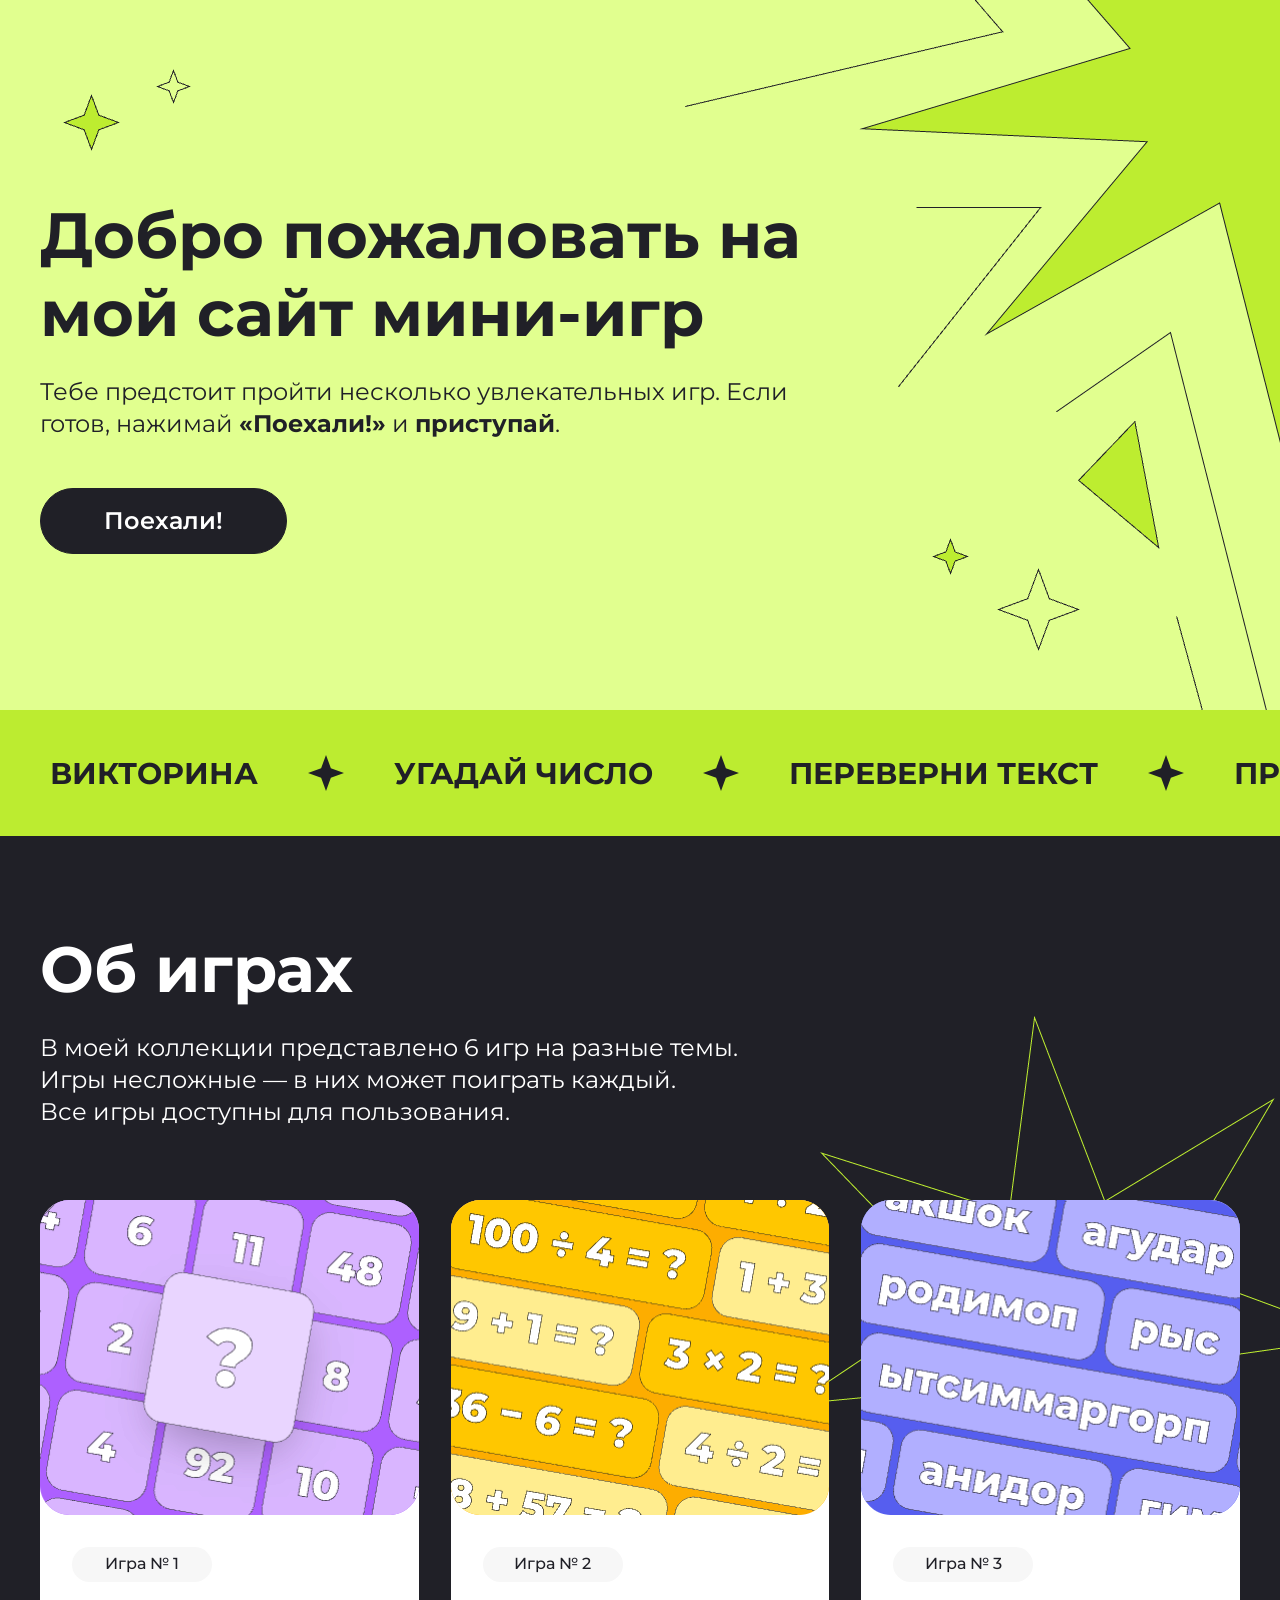
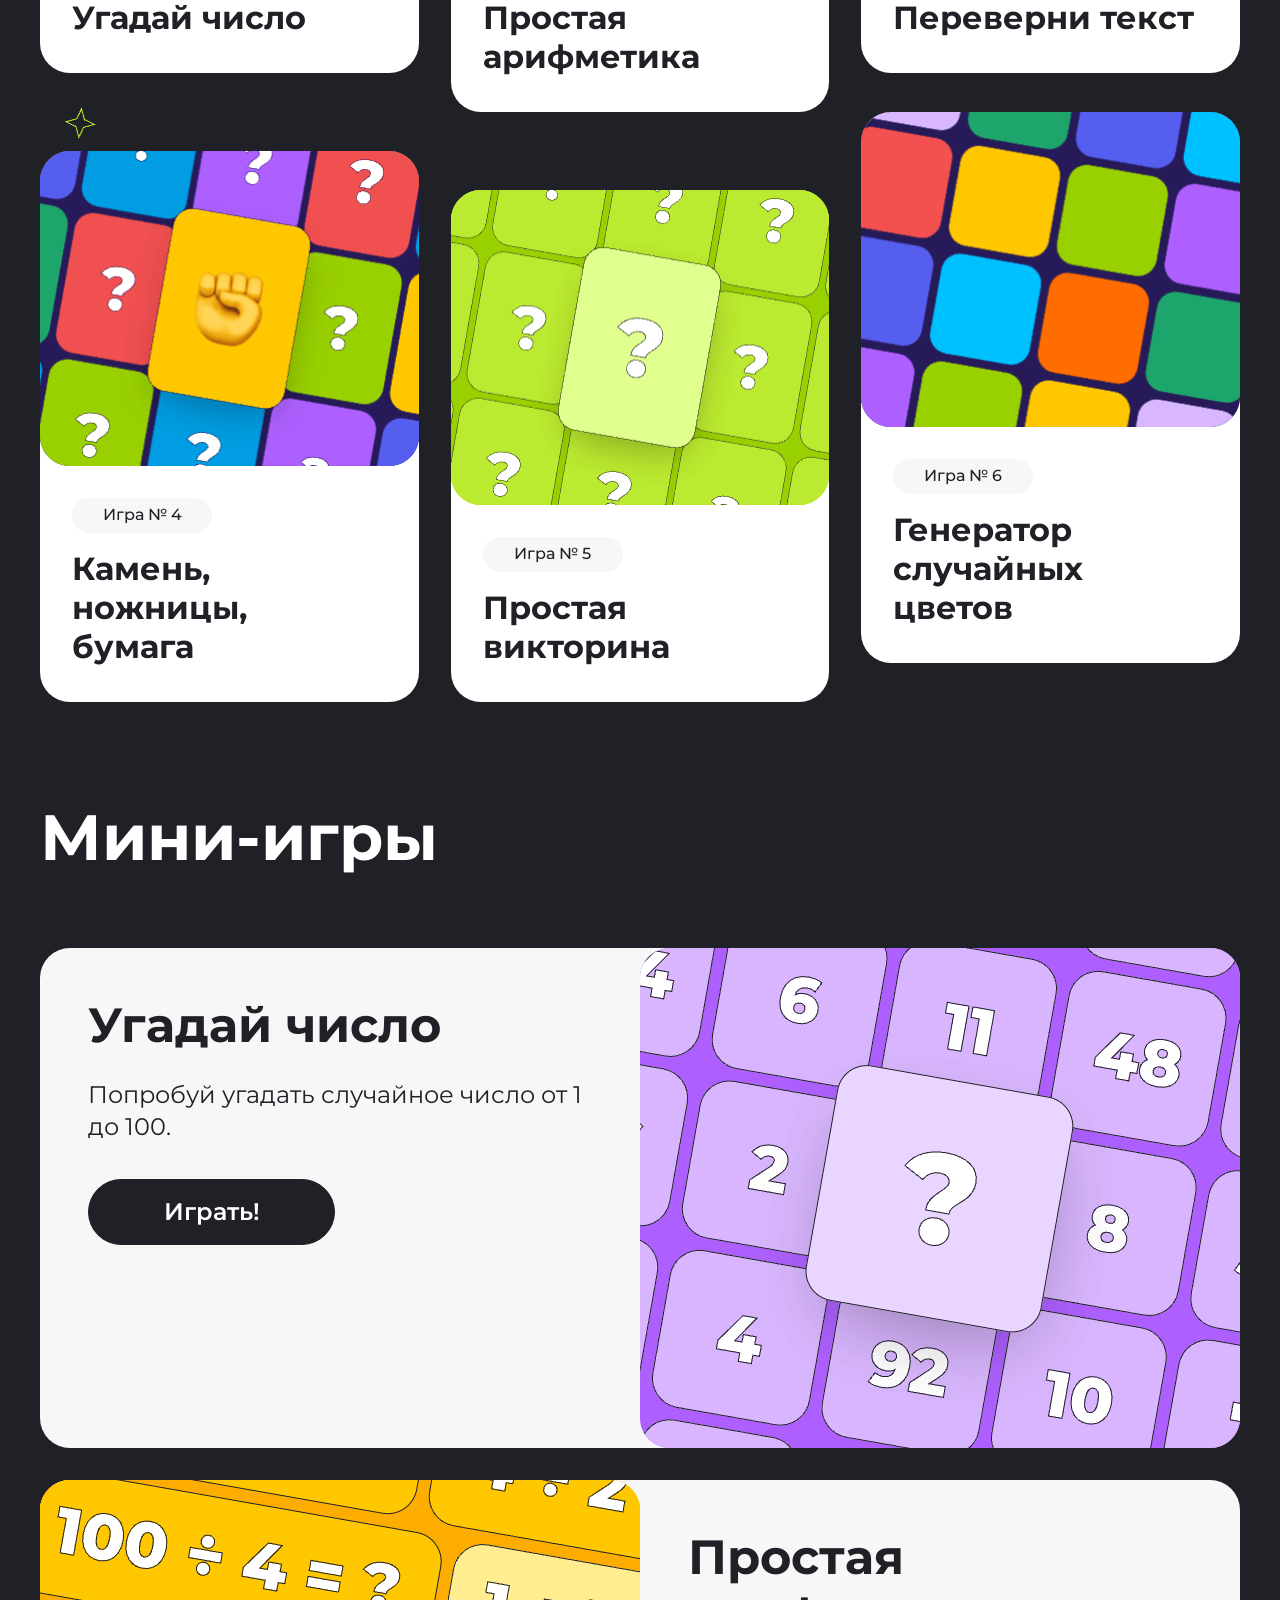
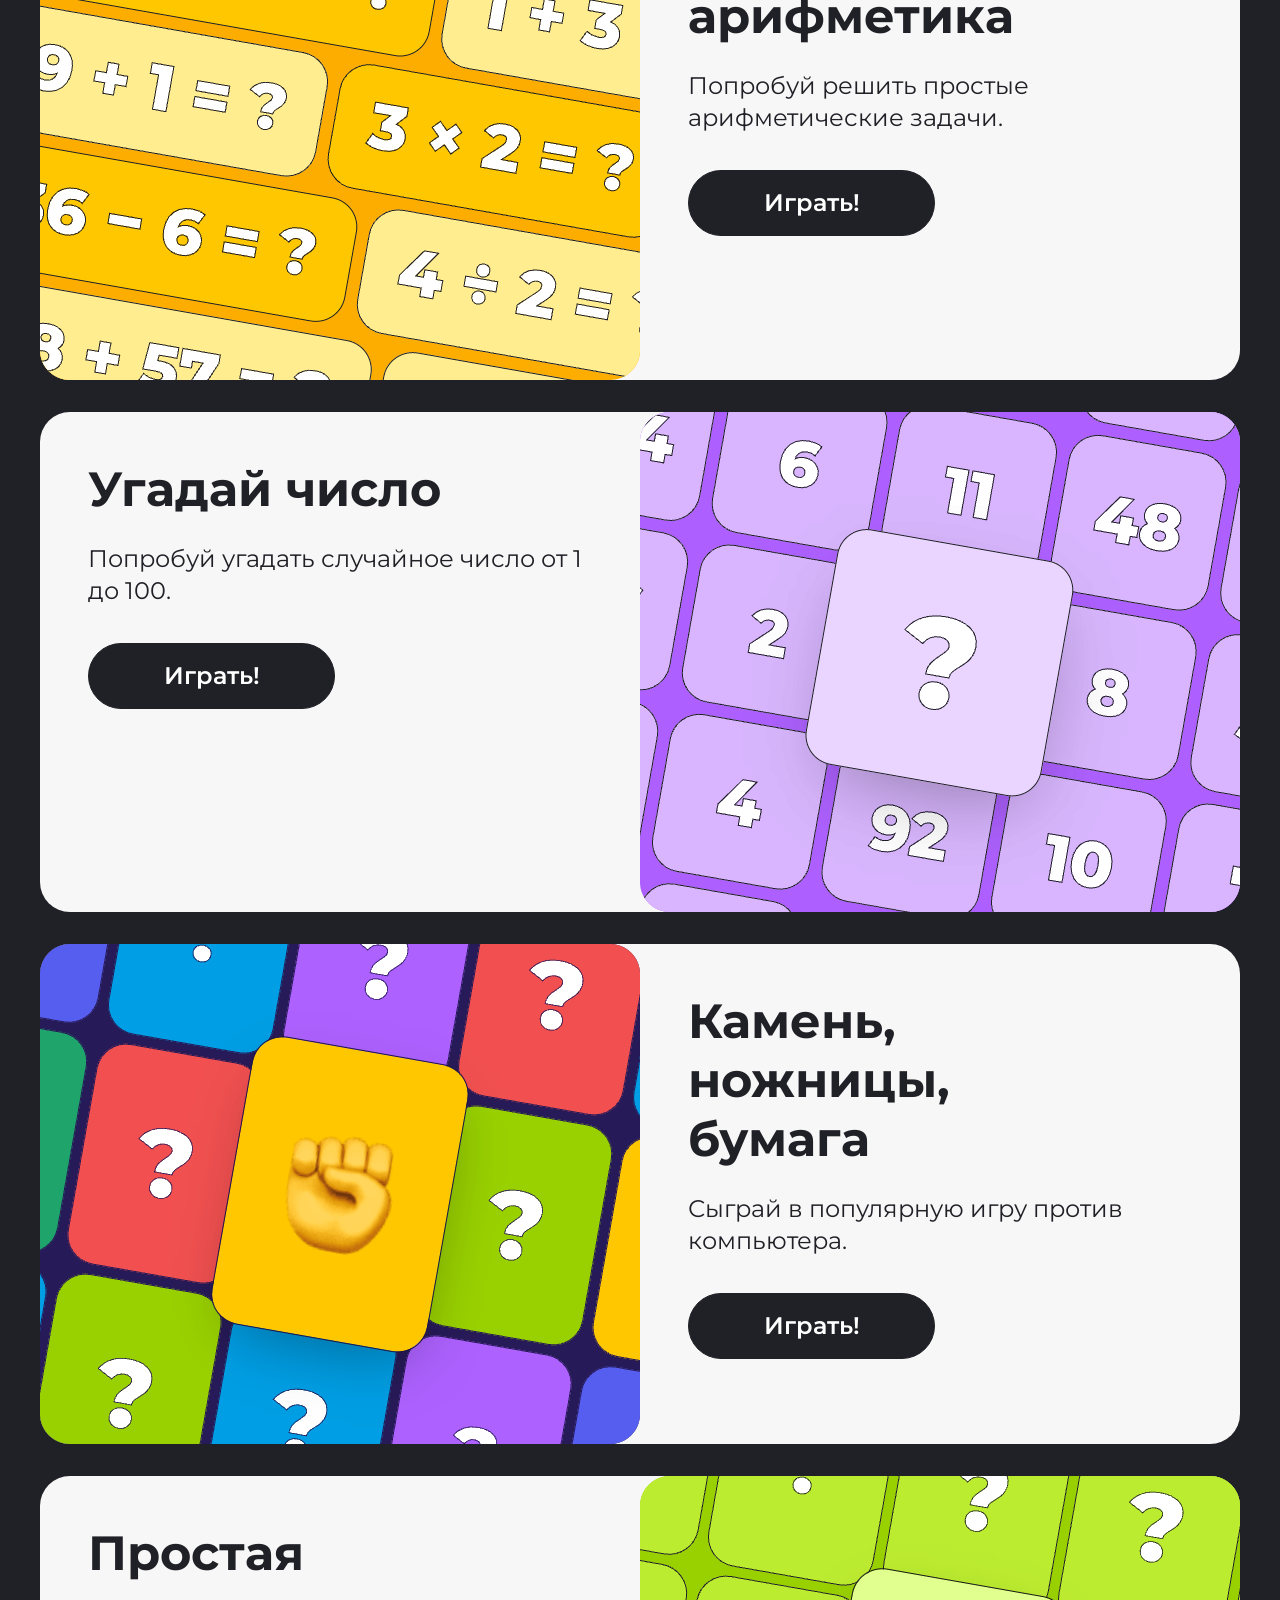
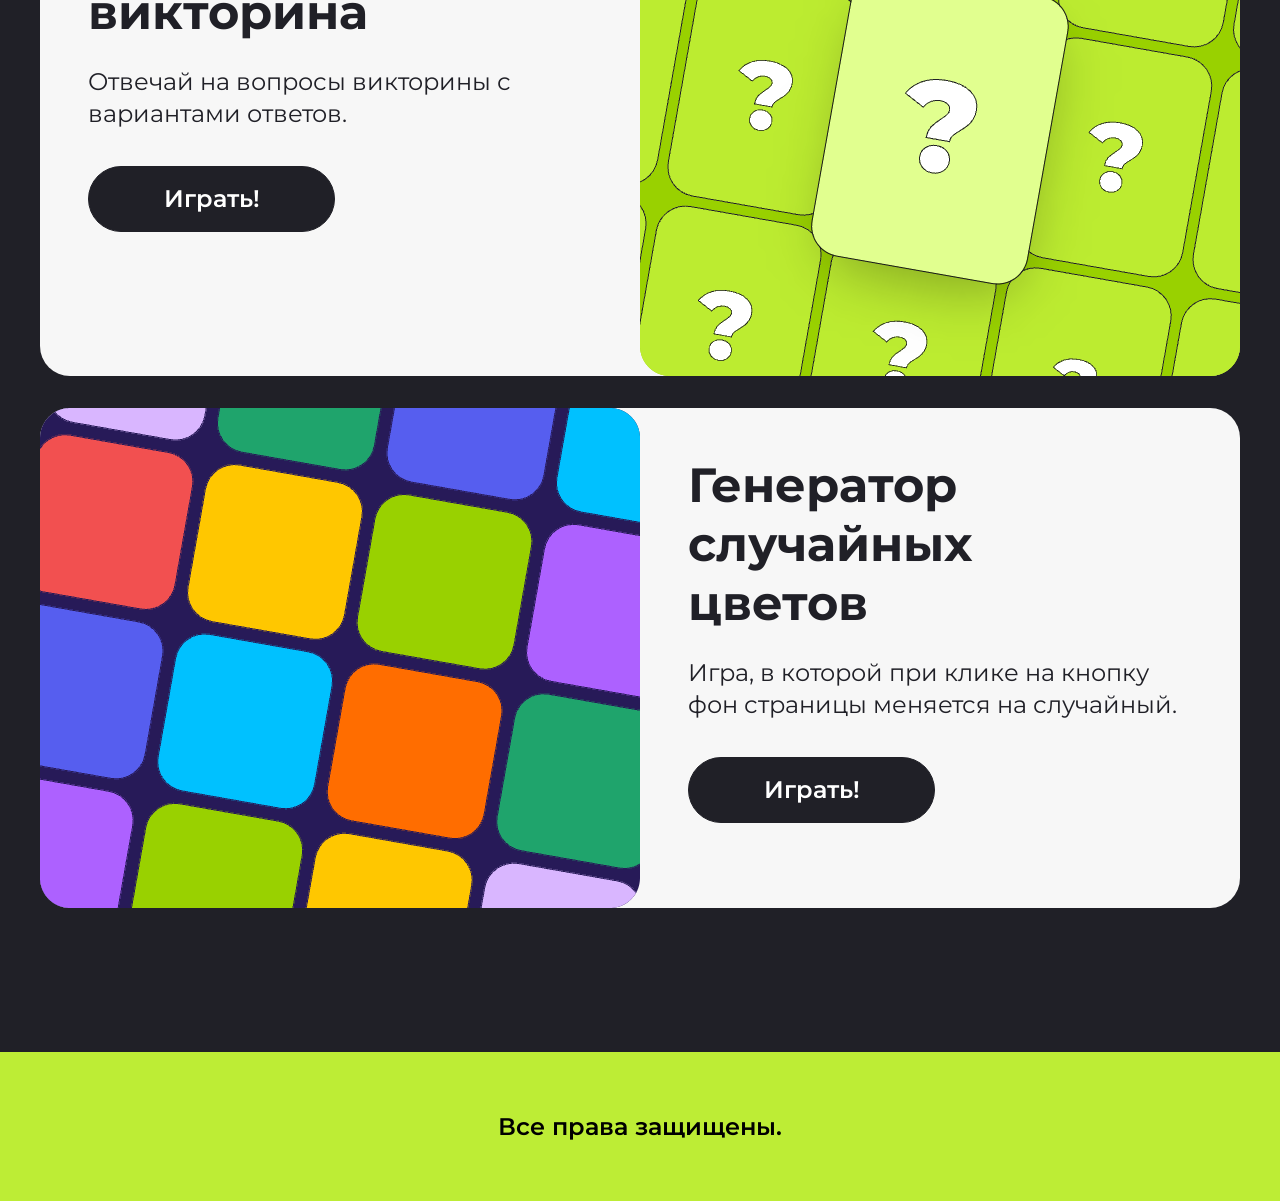
==== commit 3efa4216: "nn" ====
--- a/index.html
+++ b/index.html
@@ -142,11 +142,11 @@
             </article>
             <article class="mini-games__game">
                 <div class="mini-games__game-content">
-                    <p class="mini-games__game-title">Угадай число</p>
-                    <p class="mini-games__game-description">Попробуй угадать случайное число от 1 до 100.</p>
+                    <p class="mini-games__game-title">Простая викторина</p>
+                    <p class="mini-games__game-description">Отвечай на вопросы викторины с вариантами ответов.</p>
                     <p><a href="" class="mini-games__game-button">Играть!</a></p>
                 </div>
-                <img class="mini-games__game-img" src="img/guess_number2.png" alt="guess_number">
+                <img class="mini-games__game-img" src="img/quiz2.png" alt="guess_number">
             </article>
             <article class="mini-games__game mini-games__game_flip">
                 <div class="mini-games__game-content">
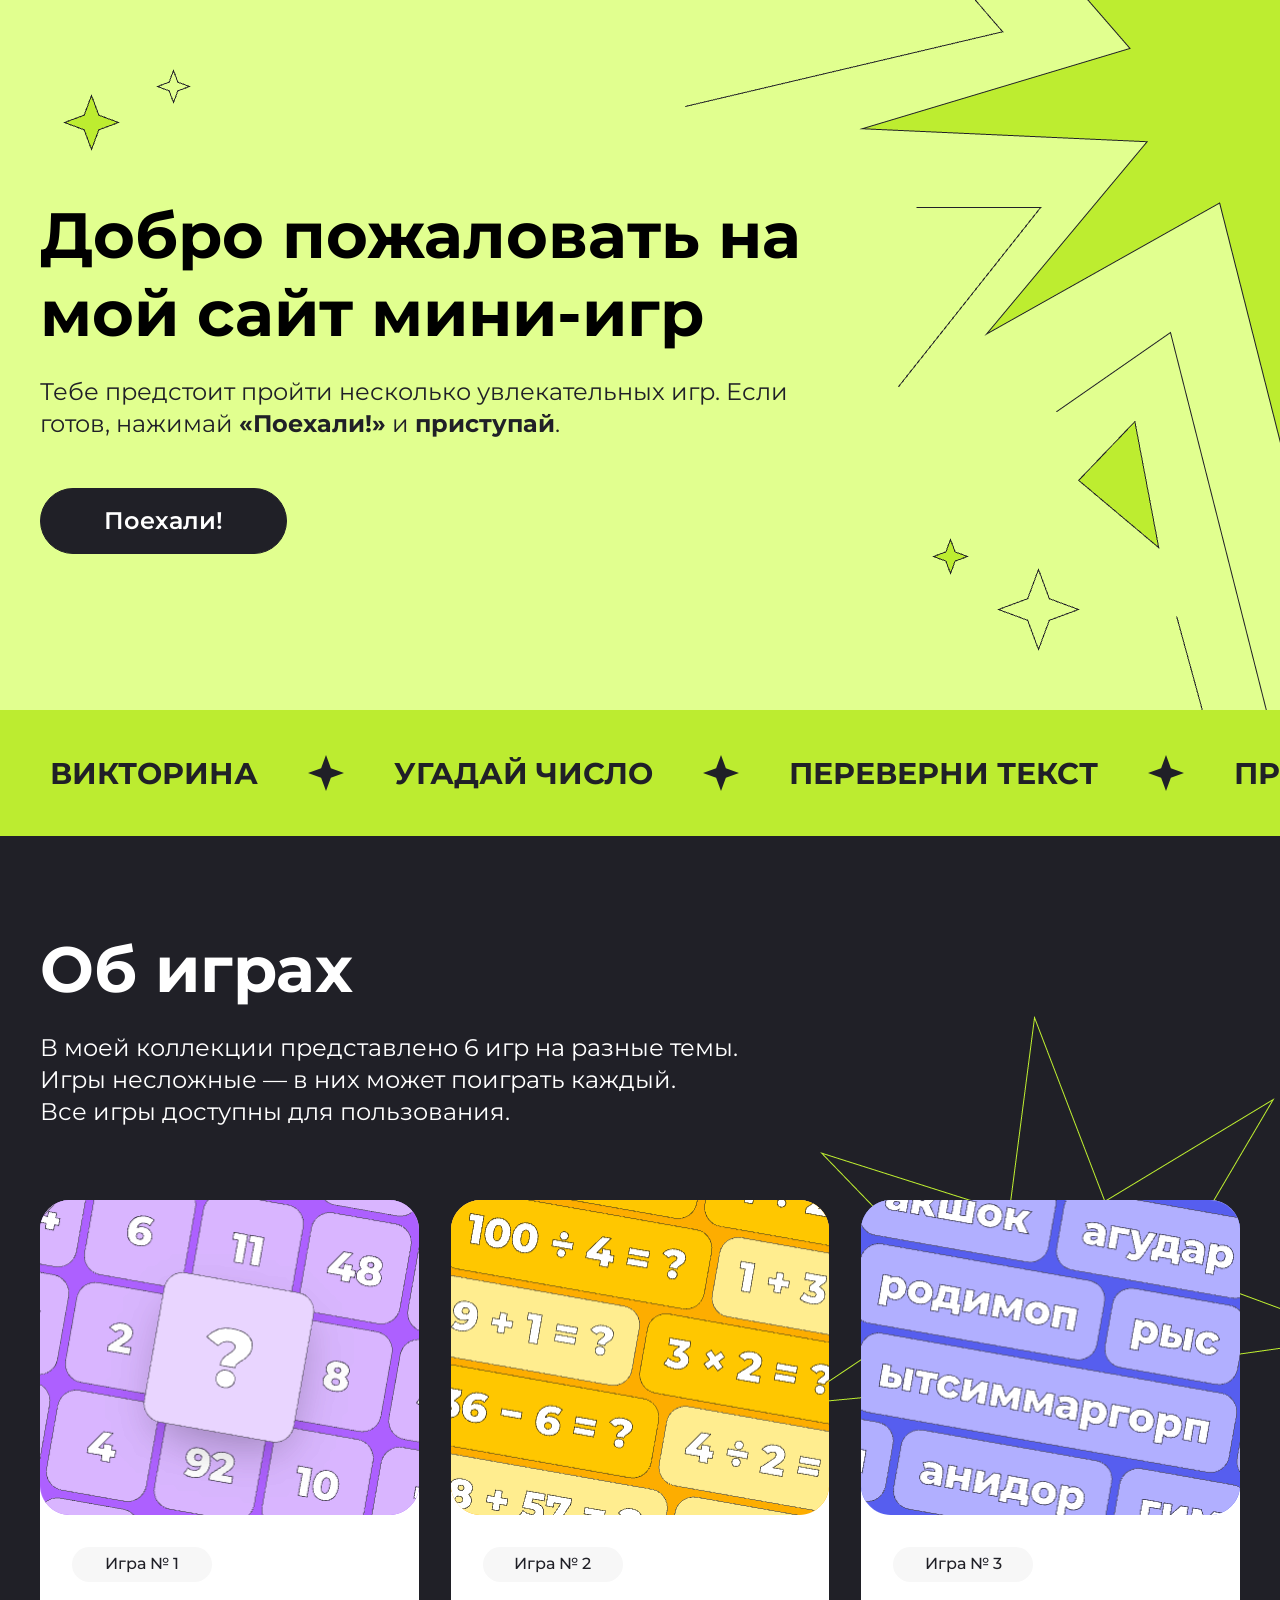
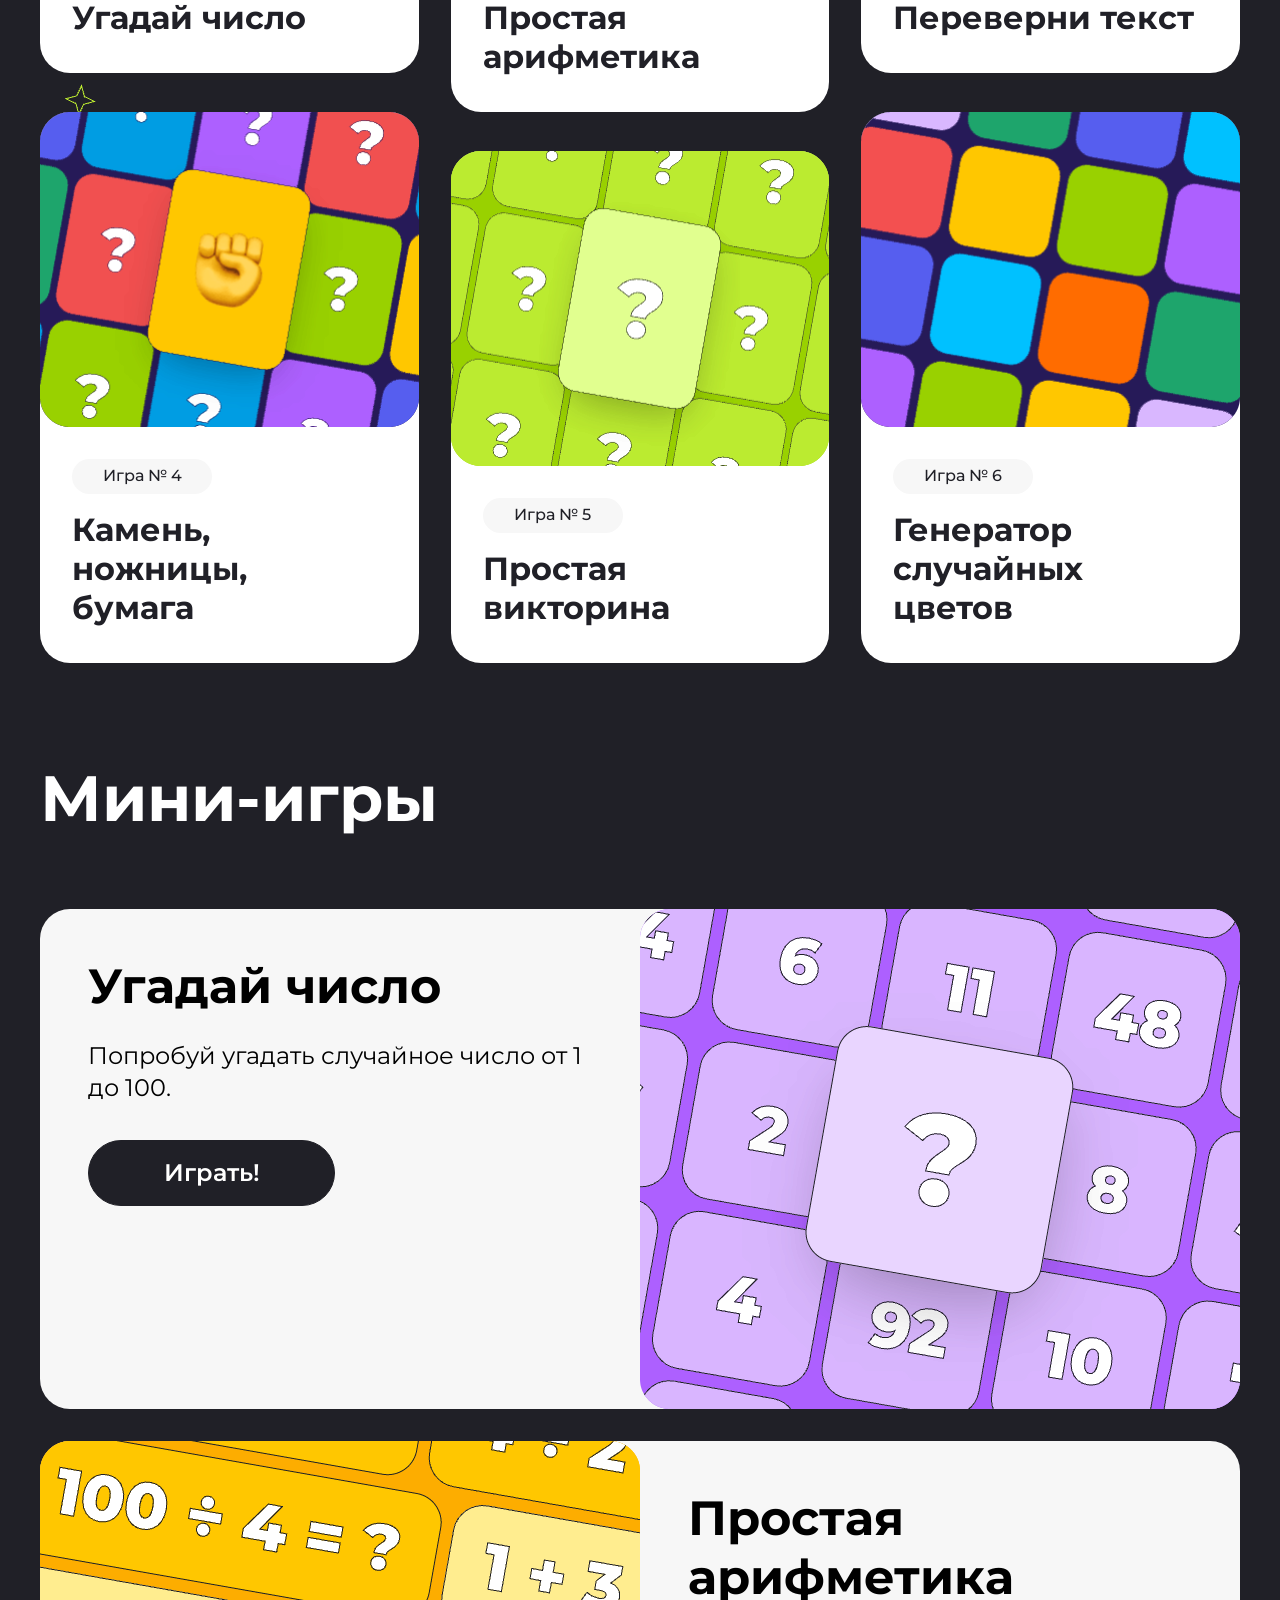
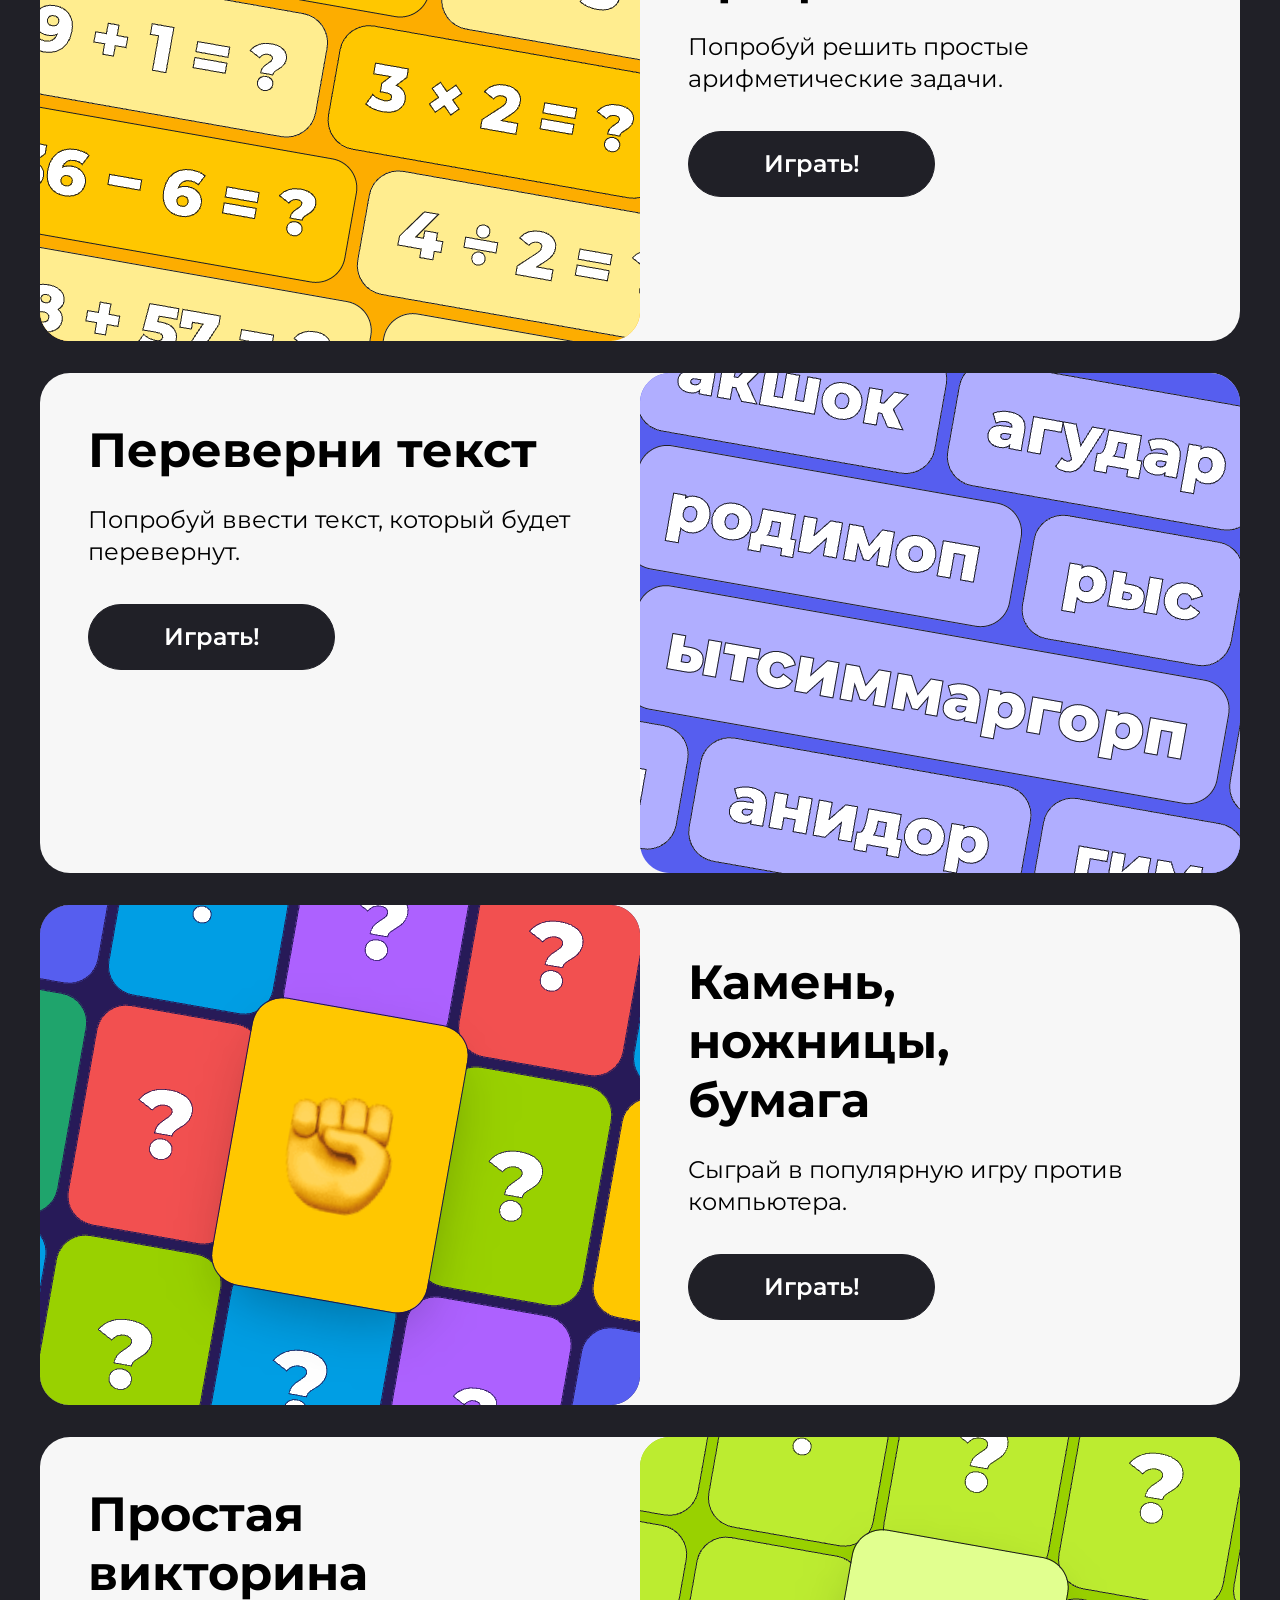
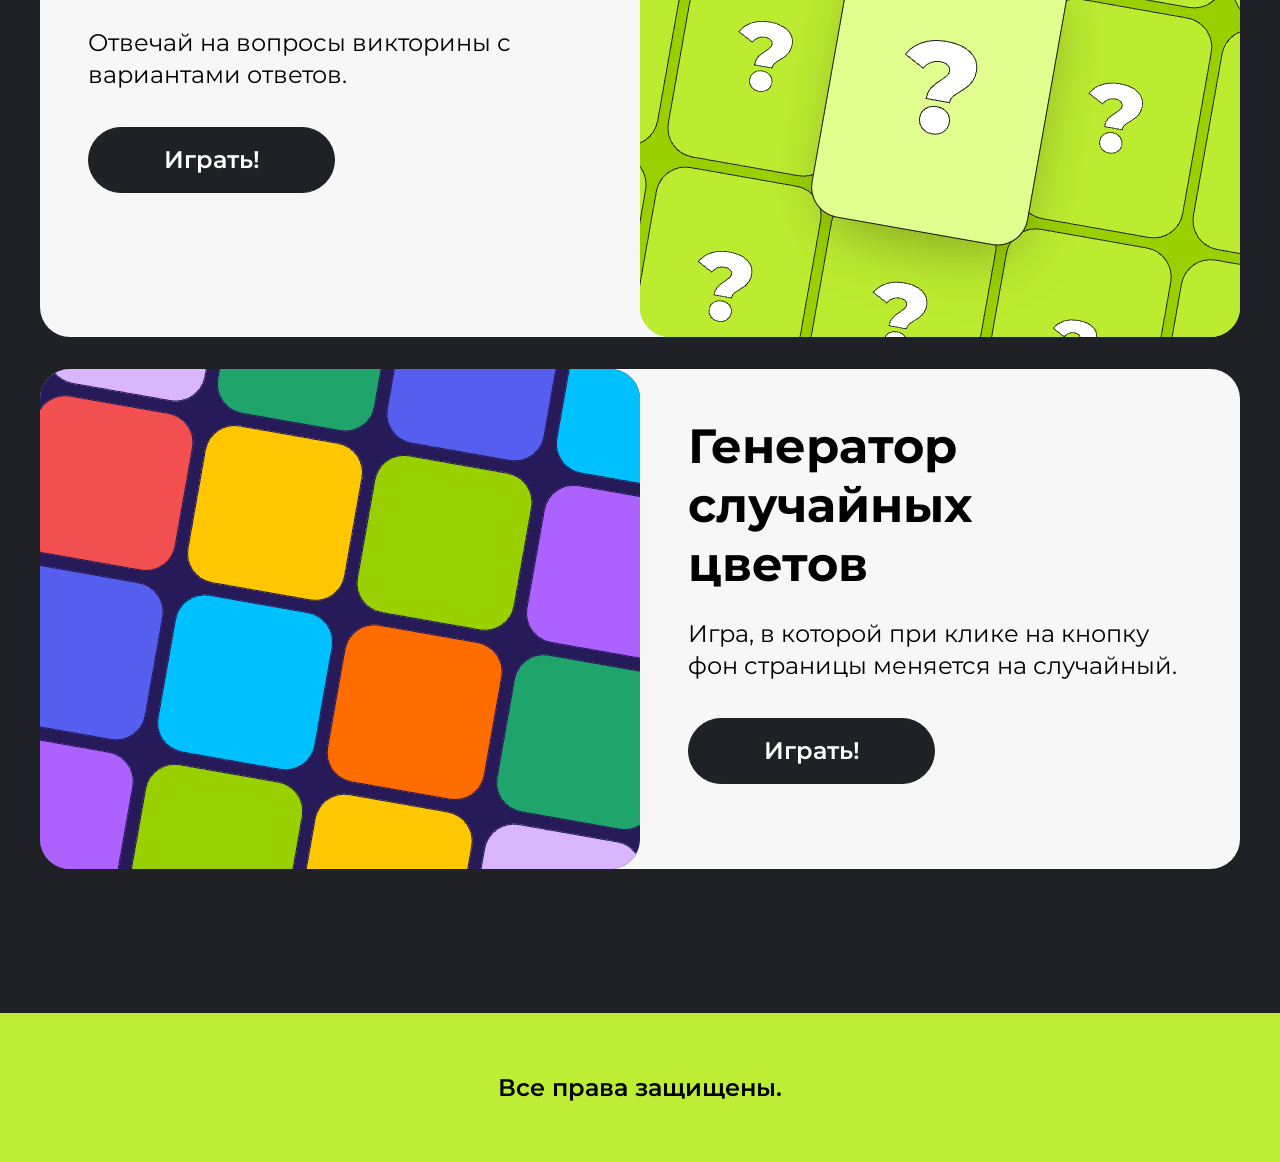
==== commit d79fd888: "Merge 844b094f5553f66b9a7047c4ad65aacae1529842 into 4cbd95dcfb1dca36c746d6c86a03a67d4caabd21" ====
--- a/index.html
+++ b/index.html
@@ -4,7 +4,6 @@
     <meta charset="UTF-8">
     <meta name="viewport" content="width=device-width, initial-scale=1.0">
     <title>mini-games</title>
-
     <link rel="preconnect" href="https://fonts.googleapis.com">
     <link rel="preconnect" href="https://fonts.gstatic.com" crossorigin>
     <link href="https://fonts.googleapis.com/css2?family=Montserrat:ital,wght@0,100..900;1,100..900&display=swap" rel="stylesheet">
@@ -15,7 +14,7 @@
         <div class="header__content">
             <h1 class="header__title">Добро пожаловать на мой сайт мини-игр</h1>
             <p class="header__surttitle">Тебе предстоит пройти несколько увлекательных игр. Если готов, нажимай <strong>«Поехали!»</strong> и <strong>приступай</strong>.</p>
-            <p><a href="#mini-games_yakor" class="header__button">Поехали!</a></p>
+            <p><a href="#games_catalog_yakor" class="header__button">Поехали!</a></p>
         </div>
     </header>
     <div class="line">
@@ -51,7 +50,7 @@
         </svg>                
     </div>
     <section class="card center">
-        <h1 class="card__title">Об играх </h1>
+        <h2 class="card__title">Об играх <a href="#"></a></h2>
         <div class="card__body">
             <p>В моей коллекции представлено 6 игр на разные темы.</p>
             <p>Игры несложные — в них может поиграть каждый.</p>
@@ -61,123 +60,103 @@
             <article class="card__game card__game_bottom-line" onclick="location.href='#'">           
                 <img class="card__game-img" src="img/guess_number.png" alt="guess_number">
                 <div class="card__game-description">
-                    <p class="card__game-number">Игра № 1</p>
-                    <p class="card__game-title">Угадай число</p>
+                    <h3 class="card__game-number">Игра № 1</h3>
+                    <h4 class="card__game-title">Угадай число</h4>
                 </div>
             </article>
             <article class="card__game"  onclick="location.href='#'">
                 <img class="card__game-img" src="img/arifmetics.png" alt="guess_number">
                 <div class="card__game-description">
-                    <p class="card__game-number">Игра № 2</p>
-                    <p class="card__game-title">Простая арифметика</p>
+                    <h3 class="card__game-number">Игра № 2</h3>
+                    <h4 class="card__game-title">Простая арифметика</h4>
                 </div>
             </article>
             <article class="card__game card__game_bottom-line"  onclick="location.href='#'">
                 <img class="card__game-img" src="img/turn_text.png" alt="guess_number">
                 <div class="card__game-description">
-                    <p class="card__game-number">Игра № 3</p>
-                    <p class="card__game-title">Переверни текст</p>
+                    <h3 class="card__game-number">Игра № 3</h3>
+                    <h4 class="card__game-title">Переверни текст</h4>
                 </div>
             </article>
             <article class="card__game"  onclick="location.href='#'">
                 <img class="card__game-img" src="img/rock_paper_scissor.png" alt="guess_number">
                 <div class="card__game-description">
-                    <p class="card__game-number">Игра № 4</p>
-                    <p class="card__game-title">Камень, ножницы,</p>
-                    <p class="card__game-title">бумага</p>
+                    <h3 class="card__game-number">Игра № 4</h3>
+                    <h4 class="card__game-title">Камень, ножницы,</h4>
+                    <h4 class="card__game-title">бумага</h4>
                 </div>
             </article>
             <article class="card__game card__game_top-line"  onclick="location.href='#'">
                 <img class="card__game-img" src="img/quiz.png" alt="guess_number">
                 <div class="card__game-description">
-                    <p class="card__game-number">Игра № 5</p>
-                    <p class="card__game-title">Простая викторина</p>
+                    <h3 class="card__game-number">Игра № 5</h3>
+                    <h4 class="card__game-title">Простая викторина</h4>
                 </div>
             </article>
-            <article class="card__game card__game_bottom-line"  onclick="location.href='#'">
+            <article class="card__game"  onclick="location.href='#'">
                 <img class="card__game-img" src="img/random_num.png" alt="guess_number">
                 <div class="card__game-description">
-                    <p class="card__game-number">Игра № 6</p>
-                    <p class="card__game-title">Генератор <br> случайных цветов</p>
+                    <h3 class="card__game-number">Игра № 6</h3>
+                    <h4 class="card__game-title">Генератор случайных цветов</h4>
                 </div>
             </article>
         </div>
 
     </section>
         <div class="mini-games center">
-        <h1 class="mini-games__title">Мини-игры</h1>
+        <h2 class="mini-games__title">Мини-игры <a name="mini-games_yakor"></a></h2>
         <section class="mini-games__body">
             <article class="mini-games__game">
                 <div class="mini-games__game-content">
                     <p class="mini-games__game-title">Угадай число</p>
                     <p class="mini-games__game-description">Попробуй угадать случайное число от 1 до 100.</p>
-                    <p><a href="" class="mini-games__game-button">Играть!</a></p>
+                    <a href="" class="mini-games__game-button">Играть!</a>
                 </div>
-                <img class="mini-games__game-img" src="img/guess_number2.png" alt="guess_number">
+                <img src="img/guess_number2.png" alt="guess_number">
             </article>
             <article class="mini-games__game mini-games__game_flip">
                 <div class="mini-games__game-content">
                     <p class="mini-games__game-title">Простая арифметика</p>
                     <p class="mini-games__game-description">Попробуй решить простые арифметические задачи.</p>
-                    <p><a href="" class="mini-games__game-button">Играть!</a></p>
+                    <a href="" class="mini-games__game-button">Играть!</a>
                 </div>
-                <img class="mini-games__game-img" src="img/arifmetics2.png" alt="guess_number">
+                <img src="img/arifmetics2.png" alt="guess_number">
             </article>
             <article class="mini-games__game">
                 <div class="mini-games__game-content">
-                    <p class="mini-games__game-title">Угадай число</p>
-                    <p class="mini-games__game-description">Попробуй угадать случайное число от 1 до 100.</p>
-                    <p><a href="" class="mini-games__game-button">Играть!</a></p>
+                    <p class="mini-games__game-title">Переверни текст</p>
+                    <p class="mini-games__game-description">Попробуй ввести текст, который будет перевернут.</p>
+                <a href="" class="mini-games__game-button">Играть!</a>
                 </div>
-                <img class="mini-games__game-img" src="img/guess_number2.png" alt="guess_number">
+                <img src="img/turn_text2.png" alt="guess_number">
             </article>
-
             <article class="mini-games__game mini-games__game_flip">
                 <div class="mini-games__game-content">
                     <p class="mini-games__game-title">Камень,</br> ножницы,</br> бумага</p>
                     <p class="mini-games__game-description">Сыграй в популярную игру против компьютера.</p>
-                    <p><a href="" class="mini-games__game-button">Играть!</a></p>
+                <a href="" class="mini-games__game-button">Играть!</a>
                 </div>
-                <img class="mini-games__game-img" src="img/rock_paper_scissor2.png" alt="guess_number">
+                <img src="img/rock_paper_scissor2.png" alt="guess_number">
             </article>
             <article class="mini-games__game">
                 <div class="mini-games__game-content">
                     <p class="mini-games__game-title">Простая викторина</p>
                     <p class="mini-games__game-description">Отвечай на вопросы викторины с вариантами ответов.</p>
-                    <p><a href="" class="mini-games__game-button">Играть!</a></p>
+                    <a href="" class="mini-games__game-button">Играть!</a>
                 </div>
-                <img class="mini-games__game-img" src="img/quiz2.png" alt="guess_number">
+                <img src="img/quiz2.png" alt="guess_number">
             </article>
             <article class="mini-games__game mini-games__game_flip">
                 <div class="mini-games__game-content">
                     <p class="mini-games__game-title">Генератор случайных </br>цветов</p>
                     <p class="mini-games__game-description">Игра, в которой при клике на кнопку фон страницы меняется на случайный.</p>
-                    <p><a href="" class="mini-games__game-button">Играть!</a></p>
+                    <a href="" class="mini-games__game-button">Играть!</a>
                 </div>
-                <img class="mini-games__game-img" src="img/random_color2.png" alt="guess_number">
+                <img src="img/random_color2.png" alt="guess_number">
             </article>
         </section>
         </div>
     </section>
     <footer class="footer">Все права защищены.</footer>
-    
-        <script>
-        function guess_number() {
-            let answer = Math.floor(Math.random() * (100 - 1 + 1)) + 1
-            let user_num = prompt("Напишите любое число")
-            while (true) {
-                if (user_num < answer) {
-                    user_num = prompt("Ваше число меньше ответа")
-                } else if (user_num > answer) {
-                    user_num = prompt("Ваше число больше ответа")
-                } else if (user_num == answer) {
-                    alert("Поздравляю вы выйграли!")
-                    break
-                }
-            }
-        }
-    </script>
-
-
 </body>
 </html>
--- a/index.css
+++ b/index.css
@@ -13,23 +13,17 @@
   background-color: #E1FF8F;
   background-image: url(img/header_star_xl.png), url(img/header_stars_1.png), url(img/header_stars_2.png);
   background-repeat: no-repeat, no-repeat, no-repeat;
-  background-position: top -380px right -480px,- top 69px left 63px,- bottom 59px right 200px;
-  display: -ms-grid;
+  background-position: top -380px right -480px, top 69px left 63px, bottom 59px right 200px;
   display: grid;
-  -ms-grid-columns: (1fr)[12];
-      grid-template-columns: repeat(12, 1fr);
+  grid-template-columns: repeat(12, 1fr);
   gap: 32px;
 }
-
 .header__content {
   grid-column: span 8;
   padding-bottom: 156px;
 }
-
 .header__title {
-  color: #202027;
+  color: gb(32, 32, 39);
   font-family: Montserrat;
   font-size: 64px;
   font-weight: 700;
@@ -37,10 +31,9 @@
   text-align: left;
   padding-bottom: 24px;
 }
-
 .header__surttitle {
   padding-bottom: 48px;
-  color: #202027;
+  color: rgb(32, 32, 39);
   font-family: Montserrat;
   font-size: 24px;
   font-weight: 400;
@@ -48,69 +41,48 @@
   letter-spacing: 0px;
   text-align: left;
 }
-
 .header__button {
   text-decoration: none;
   width: 247px;
   height: 66px;
-  color: white;
+  color: rgb(255, 255, 255);
   font-family: Montserrat;
   font-size: 24px;
   font-weight: 600;
   line-height: 141.69%;
   letter-spacing: 0%;
   text-align: center;
-  display: -webkit-box;
-  display: -ms-flexbox;
-  display: flex;
-  -webkit-box-orient: horizontal;
-  -webkit-box-direction: normal;
-      -ms-flex-direction: row;
-          flex-direction: row;
-  -webkit-box-pack: center;
-      -ms-flex-pack: center;
-          justify-content: center;
-  -webkit-box-align: center;
-      -ms-flex-align: center;
-          align-items: center;
+  display: flex;
+  flex-direction: row;
+  justify-content: center;
+  align-items: center;
   padding: 16px 28px 16px 28px;
-  -webkit-box-sizing: border-box;
-          box-sizing: border-box;
-  border: 1px solid #202027;
+  box-sizing: border-box;
+  border: 1px solid rgb(32, 32, 39);
   border-radius: 60px;
-  background: #202027;
-  -webkit-transition: 0.3s;
+  background: rgb(32, 32, 39);
   transition: 0.3s;
 }
-
 .header__button:hover {
   cursor: pointer;
-  background: white;
-  color: #202027;
+  background: rgb(255, 255, 255);
+  color: rgb(32, 32, 39);
 }
 
 .line {
   padding-left: 50px;
   padding-right: 50px;
-  background: #bcec30;
-  display: -webkit-box;
-  display: -ms-flexbox;
-  display: flex;
-  -webkit-box-orient: horizontal;
-  -webkit-box-direction: normal;
-      -ms-flex-direction: row;
-          flex-direction: row;
-  -webkit-box-align: center;
-      -ms-flex-align: center;
-          align-items: center;
+  background: rgb(188, 236, 48);
+  display: flex;
+  flex-direction: row;
+  align-items: center;
   gap: 50px;
   overflow-x: hidden;
   padding-bottom: 45px;
   padding-top: 45px;
 }
-
 .line__body {
-  color: #202027;
+  color: rgb(32, 32, 39);
   font-family: Montserrat;
   font-size: 30px;
   font-weight: 700;
@@ -119,23 +91,20 @@
   text-align: left;
   white-space: nowrap;
 }
-
 .line svg {
   min-width: 36px;
 }
 
 .card {
-  background: #202027;
+  background: rgb(32, 32, 39);
   background-image: url(img/catalog_star_xl.png), url(img/catalog_stars.png);
   background-repeat: no-repeat, no-repeat;
-  background-position: top 180px right -80px,- top 60% left 63px;
+  background-position: top 180px right -80px, top 60% left 63px;
   padding-top: 94px;
   padding-bottom: 96px;
 }
-
 .card__title {
-  color: white;
+  color: rgb(255, 255, 255);
   font-family: Montserrat;
   font-size: 64px;
   font-weight: 700;
@@ -144,10 +113,9 @@
   text-align: left;
   padding-bottom: 24px;
 }
-
 .card__body {
   padding-bottom: 72px;
-  color: white;
+  color: rgb(255, 255, 255);
   font-family: Montserrat;
   font-size: 24px;
   font-weight: 400;
@@ -155,58 +123,36 @@
   letter-spacing: 0px;
   text-align: left;
 }
-
 .card__games {
-  display: -ms-grid;
   display: grid;
-  -ms-grid-columns: (1fr)[12];
-      grid-template-columns: repeat(12, 1fr);
+  grid-template-columns: repeat(12, 1fr);
   justify-items: center;
-  -webkit-box-align: end;
-      -ms-flex-align: end;
-          align-items: end;
+  align-items: end;
   gap: 0px 32px;
 }
-
 .card__game {
   width: 100%;
-  display: -webkit-box;
-  display: -ms-flexbox;
   display: flex;
   grid-column: span 4;
-  -webkit-box-orient: vertical;
-  -webkit-box-direction: normal;
-      -ms-flex-direction: column;
-          flex-direction: column;
+  flex-direction: column;
   border-radius: 30px;
-  background: white;
-  -webkit-transition: background 0.3s, -webkit-transform 0.3s;
-  transition: background 0.3s, -webkit-transform 0.3s;
+  background: rgb(255, 255, 255);
   transition: transform 0.3s, background 0.3s;
-  transition: transform 0.3s, background 0.3s, -webkit-transform 0.3s;
-}
-
+}
 .card__game-description {
   padding: 32px;
   padding-bottom: 36px;
 }
-
 .card__game-number {
-  display: -webkit-box;
-  display: -ms-flexbox;
-  display: flex;
-  -webkit-box-pack: center;
-      -ms-flex-pack: center;
-          justify-content: center;
+  display: flex;
+  justify-content: center;
   padding: 8px 16px 10px 16px;
   width: 108px;
   margin-bottom: 16px;
-  -webkit-box-align: center;
-      -ms-flex-align: center;
-          align-items: center;
+  align-items: center;
   border-radius: 52.58px;
-  background: #f7f7f7;
-  color: #202027;
+  background: rgb(247, 247, 247);
+  color: rgb(32, 32, 39);
   font-family: Montserrat;
   font-size: 16px;
   font-weight: 500;
@@ -214,9 +160,8 @@
   letter-spacing: 0px;
   text-align: left;
 }
-
 .card__game-title {
-  color: #202027;
+  color: rgb(32, 32, 39);
   font-family: Montserrat;
   font-size: 32px;
   font-weight: 700;
@@ -224,32 +169,26 @@
   letter-spacing: 0px;
   text-align: left;
 }
-
 .card__game:hover {
   cursor: pointer;
-  -webkit-transform: scale(1.1);
-          transform: scale(1.1);
-}
-
+  transform: scale(1.1);
+}
 .card__game_top-line {
   margin-top: 32px;
 }
-
 .card__game_bottom-line {
   margin-bottom: 39px;
 }
 
 .mini-games {
-  background: #202027;
+  background: rgb(32, 32, 39);
   background-image: url(img/games_stars_1.png), url(img/games_stars_2.png);
   background-repeat: no-repeat, no-repeat;
-  background-position: top 93px right 45px,- bottom 45px right 52px;
+  background-position: top 93px right 45px, bottom 45px right 52px;
   padding-bottom: 144px;
 }
-
 .mini-games__title {
-  color: white;
+  color: rgb(255, 255, 255);
   font-family: Montserrat;
   font-size: 64px;
   font-weight: 700;
@@ -258,47 +197,27 @@
   text-align: left;
   padding-bottom: 72px;
 }
-
 .mini-games__body {
-  display: -webkit-box;
-  display: -ms-flexbox;
-  display: flex;
-  -webkit-box-orient: vertical;
-  -webkit-box-direction: normal;
-      -ms-flex-direction: column;
-          flex-direction: column;
+  display: flex;
+  flex-direction: column;
   gap: 32px;
 }
-
 .mini-games__game {
   width: 100%;
   height: 100%;
   border-radius: 30px;
-  background-color: #f7f7f7;
-  display: -webkit-box;
-  display: -ms-flexbox;
-  display: flex;
-  -webkit-box-pack: justify;
-      -ms-flex-pack: justify;
-          justify-content: space-between;
-}
-
+  background-color: rgb(247, 247, 247);
+  display: flex;
+  justify-content: space-between;
+}
 .mini-games__game-content {
   padding: 48px;
-  display: -webkit-box;
-  display: -ms-flexbox;
-  display: flex;
-  -webkit-box-orient: vertical;
-  -webkit-box-direction: normal;
-      -ms-flex-direction: column;
-          flex-direction: column;
-  -webkit-box-align: start;
-      -ms-flex-align: start;
-          align-items: flex-start;
-}
-
+  display: flex;
+  flex-direction: column;
+  align-items: flex-start;
+}
 .mini-games__game-title {
-  color: #202027;
+  color: gb(32, 32, 39);
   font-family: Montserrat;
   font-size: 48px;
   font-weight: 700;
@@ -307,9 +226,8 @@
   text-align: left;
   padding-bottom: 24px;
 }
-
 .mini-games__game-description {
-  color: #202027;
+  color: gb(32, 32, 39);
   font-family: Montserrat;
   font-size: 24px;
   font-weight: 400;
@@ -318,29 +236,19 @@
   text-align: left;
   padding-bottom: 36px;
 }
-
 .mini-games__game-button {
   width: 247px;
   height: 66px;
   border-radius: 60px;
-  background: #202027;
-  border: 1px solid #202027;
-  display: -webkit-box;
-  display: -ms-flexbox;
-  display: flex;
-  -webkit-box-orient: horizontal;
-  -webkit-box-direction: normal;
-      -ms-flex-direction: row;
-          flex-direction: row;
-  -webkit-box-pack: center;
-      -ms-flex-pack: center;
-          justify-content: center;
-  -webkit-box-align: center;
-      -ms-flex-align: center;
-          align-items: center;
+  background: rgb(32, 32, 39);
+  border: 1px solid rgb(32, 32, 39);
+  display: flex;
+  flex-direction: row;
+  justify-content: center;
+  align-items: center;
   gap: 10;
   padding: 16px 28px 16px 28px;
-  color: white;
+  color: rgb(255, 255, 255);
   font-family: Montserrat;
   font-size: 24px;
   font-weight: 600;
@@ -348,50 +256,33 @@
   letter-spacing: 0%;
   text-align: center;
   text-decoration: none;
-  -webkit-box-sizing: border-box;
-          box-sizing: border-box;
-  -webkit-transition: background 0.3s, -webkit-transform 0.3s;
-  transition: background 0.3s, -webkit-transform 0.3s;
+  box-sizing: border-box;
   transition: transform 0.3s, background 0.3s;
-  transition: transform 0.3s, background 0.3s, -webkit-transform 0.3s;
-}
-
+}
 .mini-games__game-button:hover {
   cursor: pointer;
-  background: white;
-  color: #202027;
-}
-
+  background: rgb(255, 255, 255);
+  color: gb(32, 32, 39);
+}
 .mini-games__game_flip {
-  -webkit-box-orient: horizontal;
-  -webkit-box-direction: reverse;
-      -ms-flex-direction: row-reverse;
-          flex-direction: row-reverse;
+  flex-direction: row-reverse;
 }
 
 .footer {
   padding-top: 60px;
   padding-bottom: 60px;
-  background: #bded35;
-  display: -webkit-box;
-  display: -ms-flexbox;
-  display: flex;
-  -webkit-box-orient: horizontal;
-  -webkit-box-direction: normal;
-      -ms-flex-direction: row;
-          flex-direction: row;
-  -webkit-box-align: center;
-      -ms-flex-align: center;
-          align-items: center;
-  color: black;
+  background: rgb(189, 237, 53);
+  display: flex;
+  flex-direction: row;
+  align-items: center;
+  color: rgb(0, 0, 0);
   font-family: Montserrat;
   font-size: 24px;
   font-weight: 600;
   line-height: 29px;
   letter-spacing: 0px;
   text-align: center;
-  -ms-flex-pack: distribute;
-      justify-content: space-around;
+  justify-content: space-around;
 }
 
 .center {
@@ -402,26 +293,16 @@
 @media (max-width: 425px) {
   .header {
     padding-top: 147px;
-    -ms-grid-columns: (1fr)[4];
-        grid-template-columns: repeat(4, 1fr);
+    grid-template-columns: repeat(4, 1fr);
     gap: 16px;
     background-image: url(img/mobile_star.png), url(img/header_stars_1.png), url(img/header_stars_2.png);
-    background-position: top -100px right -100px,- top 64px left 37px,- bottom 28px right 34px;
+    background-position: top -100px right -100px, top 64px left 37px, bottom 28px right 34px;
     background-size: auto, 80px, 80px;
   }
   .header__content {
-    display: -webkit-box;
-    display: -ms-flexbox;
     display: flex;
-    -webkit-box-orient: vertical;
-    -webkit-box-direction: normal;
-        -ms-flex-direction: column;
-            flex-direction: column;
-    -webkit-box-align: center;
-        -ms-flex-align: center;
-            align-items: center;
+    flex-direction: column;
+    align-items: center;
     padding-bottom: 131px;
   }
   .header__title {
@@ -465,12 +346,9 @@
     display: none;
   }
   .card__games {
-    -ms-grid-columns: (1fr)[4];
-        grid-template-columns: repeat(4, 1fr);
+    grid-template-columns: repeat(4, 1fr);
     justify-items: center;
-    -webkit-box-align: end;
-        -ms-flex-align: end;
-            align-items: end;
+    align-items: end;
     gap: 24px 16px;
   }
   .card__game {
@@ -478,8 +356,7 @@
   }
   .card__game:hover {
     cursor: pointer;
-    -webkit-transform: scale(1.05);
-            transform: scale(1.05);
+    transform: scale(1.05);
   }
   .card__game_top-line {
     margin-top: 0;
@@ -505,10 +382,7 @@
   }
   .mini-games__game {
     height: 100%;
-    -webkit-box-orient: vertical;
-    -webkit-box-direction: reverse;
-        -ms-flex-direction: column-reverse;
-            flex-direction: column-reverse;
+    flex-direction: column-reverse;
   }
   .mini-games__game-content {
     padding: 29px 29px 32px 29px;
@@ -526,56 +400,8 @@
     width: 285px;
     font-size: 16px;
   }
-  .mini-games__game-img {
-    width: 100%;
-  }
   .center {
     padding-left: 16px;
     padding-right: 16px;
   }
-}
-
-@media (max-width: 1024px) {
-  .mini-games__game-img {
-    width: 45%;
-  }
-  .line {
-    height: 51px;
-    padding-left: 20px;
-    padding-right: 20px;
-    gap: 20px;
-  }
-  .line__body {
-    font-size: 16px;
-  }
-  .line svg {
-    min-width: 19px;
-    min-height: 19px;
-  }
-  .mini-games__game-content {
-    padding: 30px;
-  }
-  .mini-games__game-description {
-    font-size: 15px;
-  }
-  .mini-games__game-title {
-    font-size: 35px;
-  }
-  .mini-games__game-button {
-    font-size: 10px;
-  }
-  .card__game-title {
-    font-size: 20px;
-  }
-  .card__game-description {
-    padding-left: 5px;
-    padding-right: 5px;
-  }
-  .mini-games__game-button {
-    width: 150px;
-  }
-  .card__game-number {
-    font-size: 10px;
-  }
-}
-/*# sourceMappingURL=index.css.map */+}/*# sourceMappingURL=index.css.map */
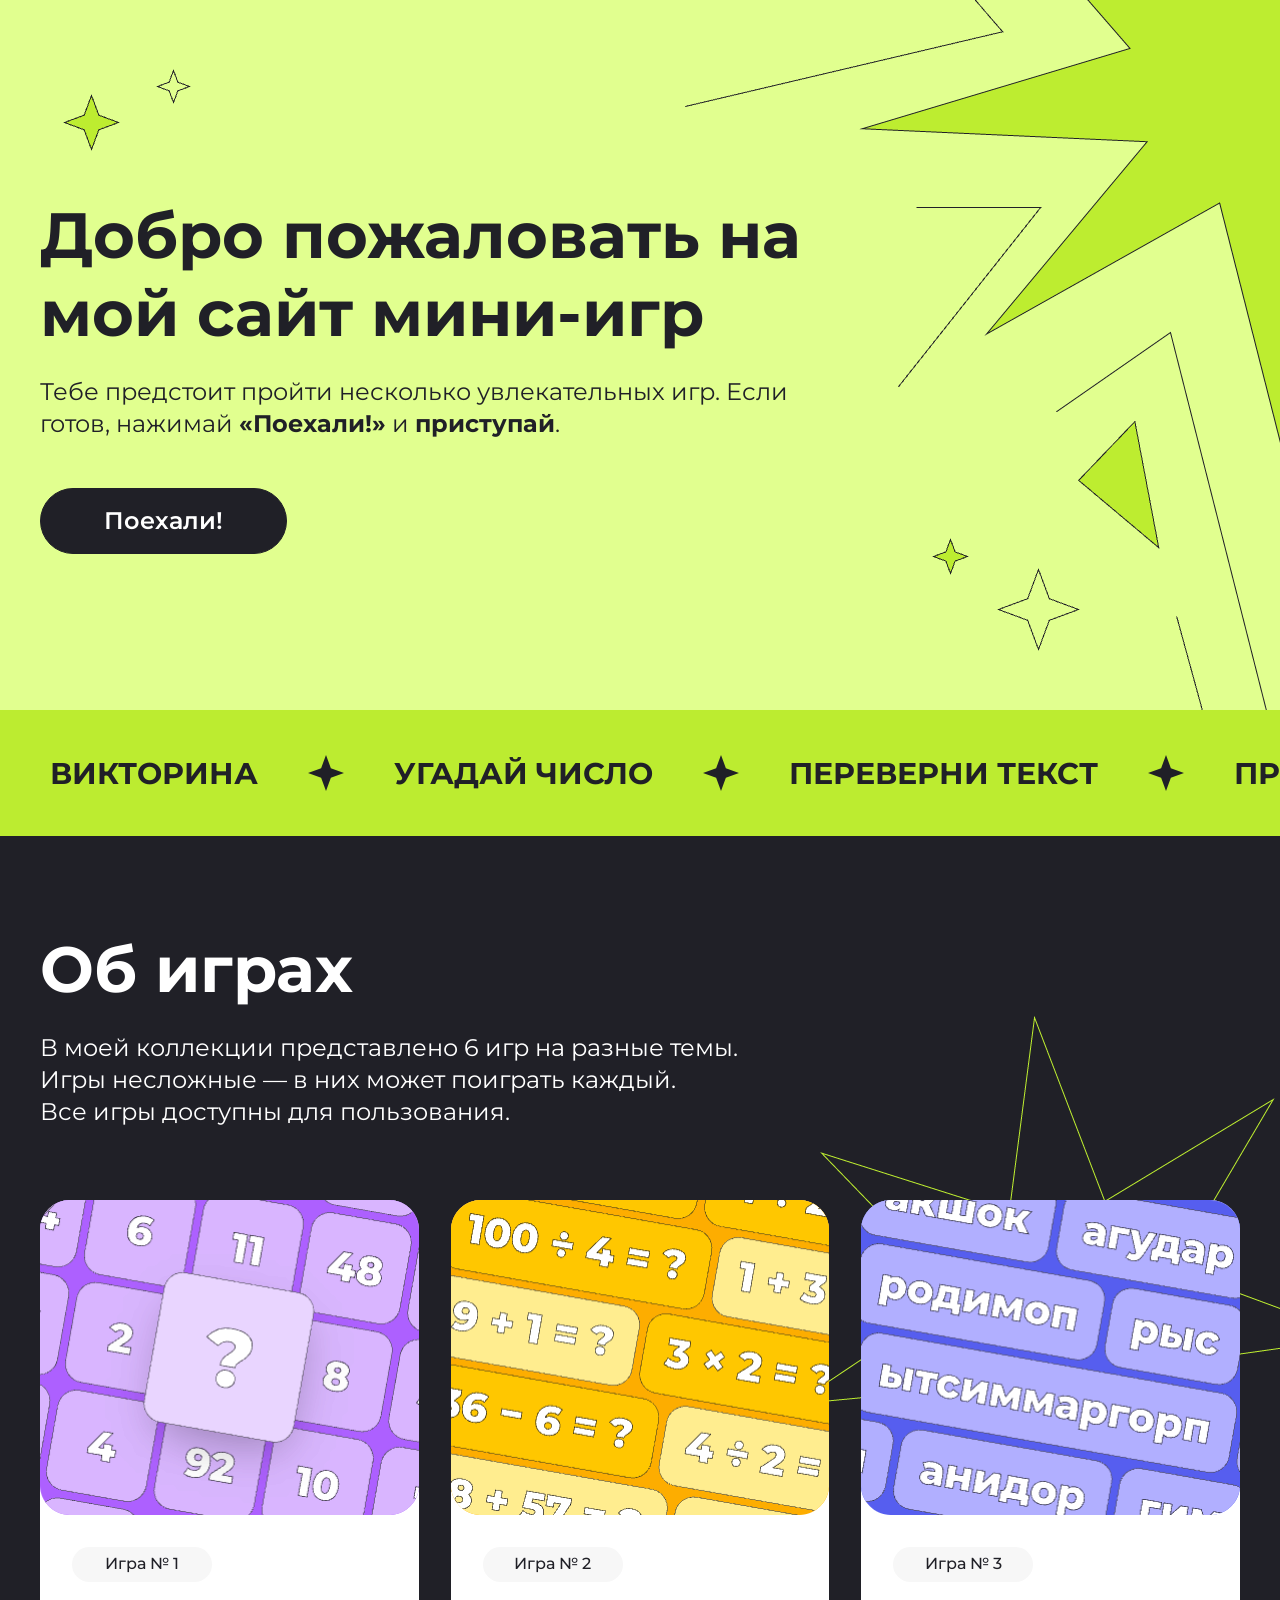
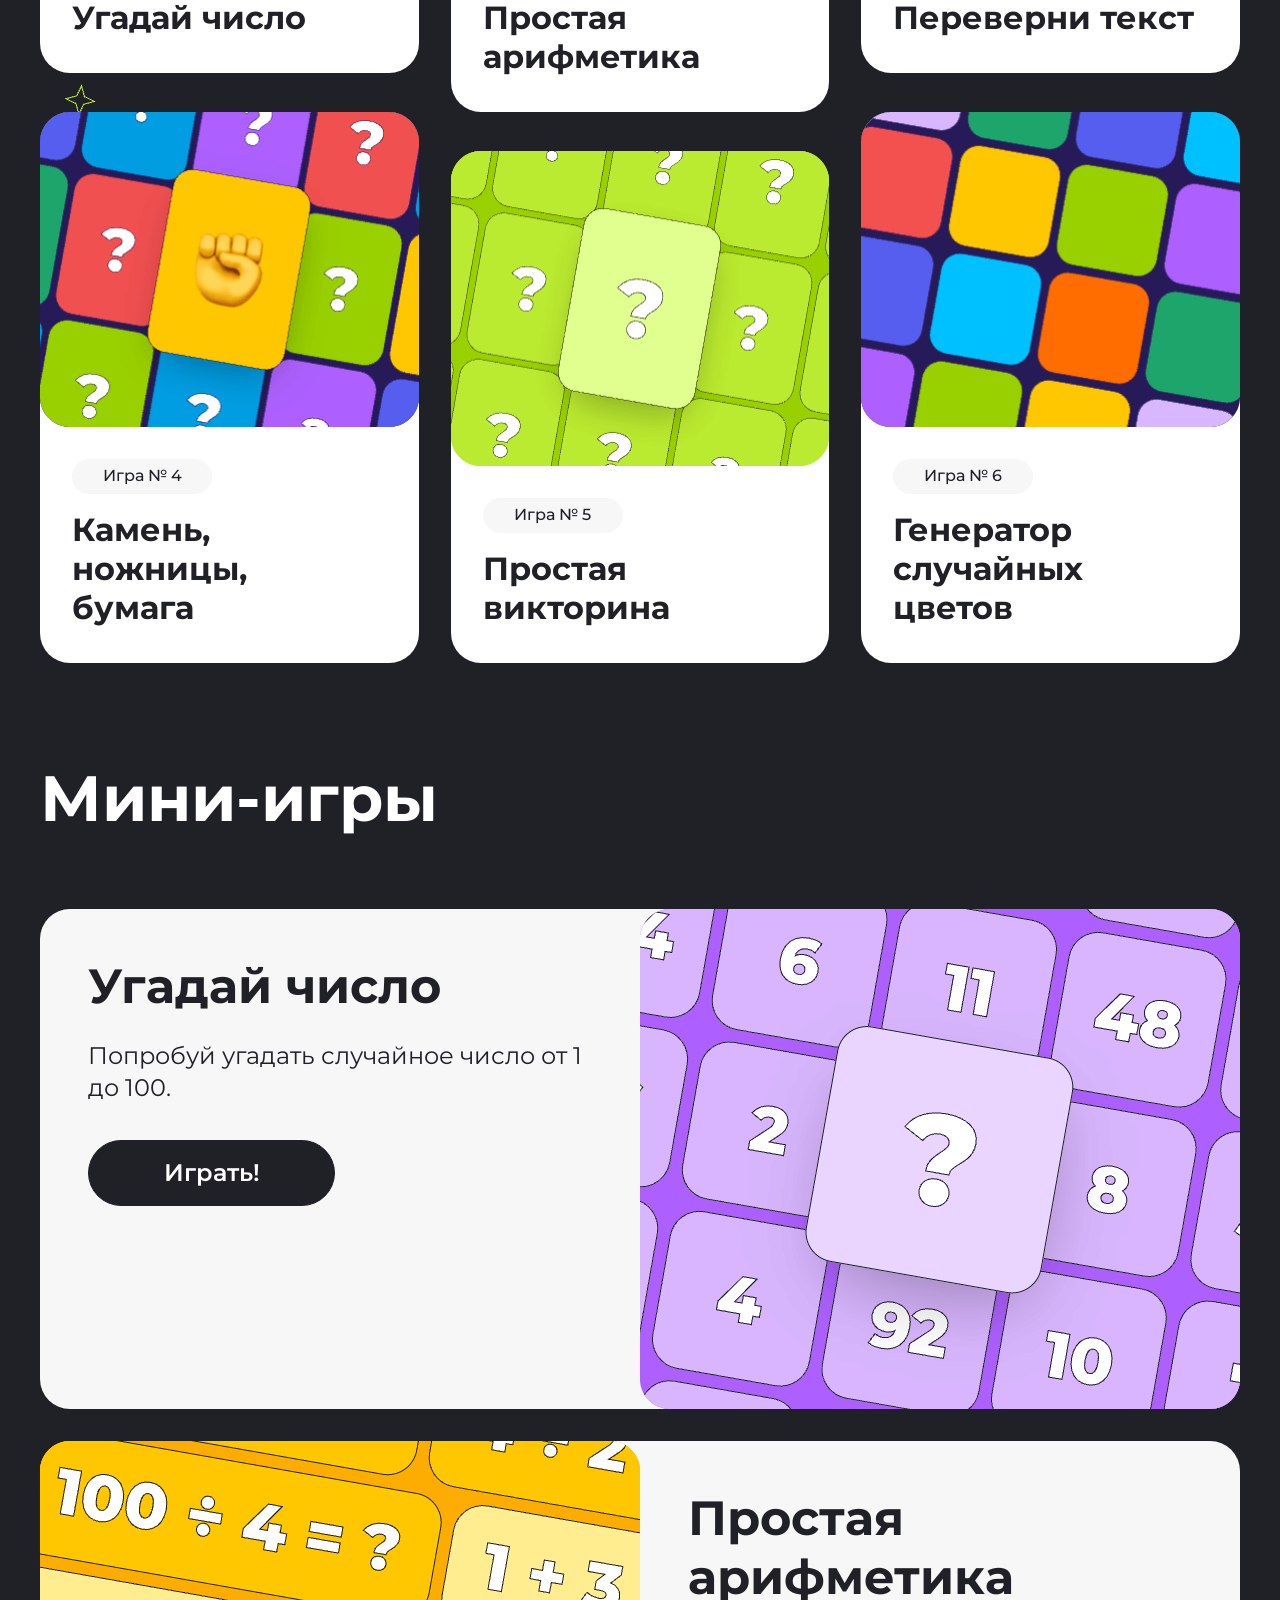
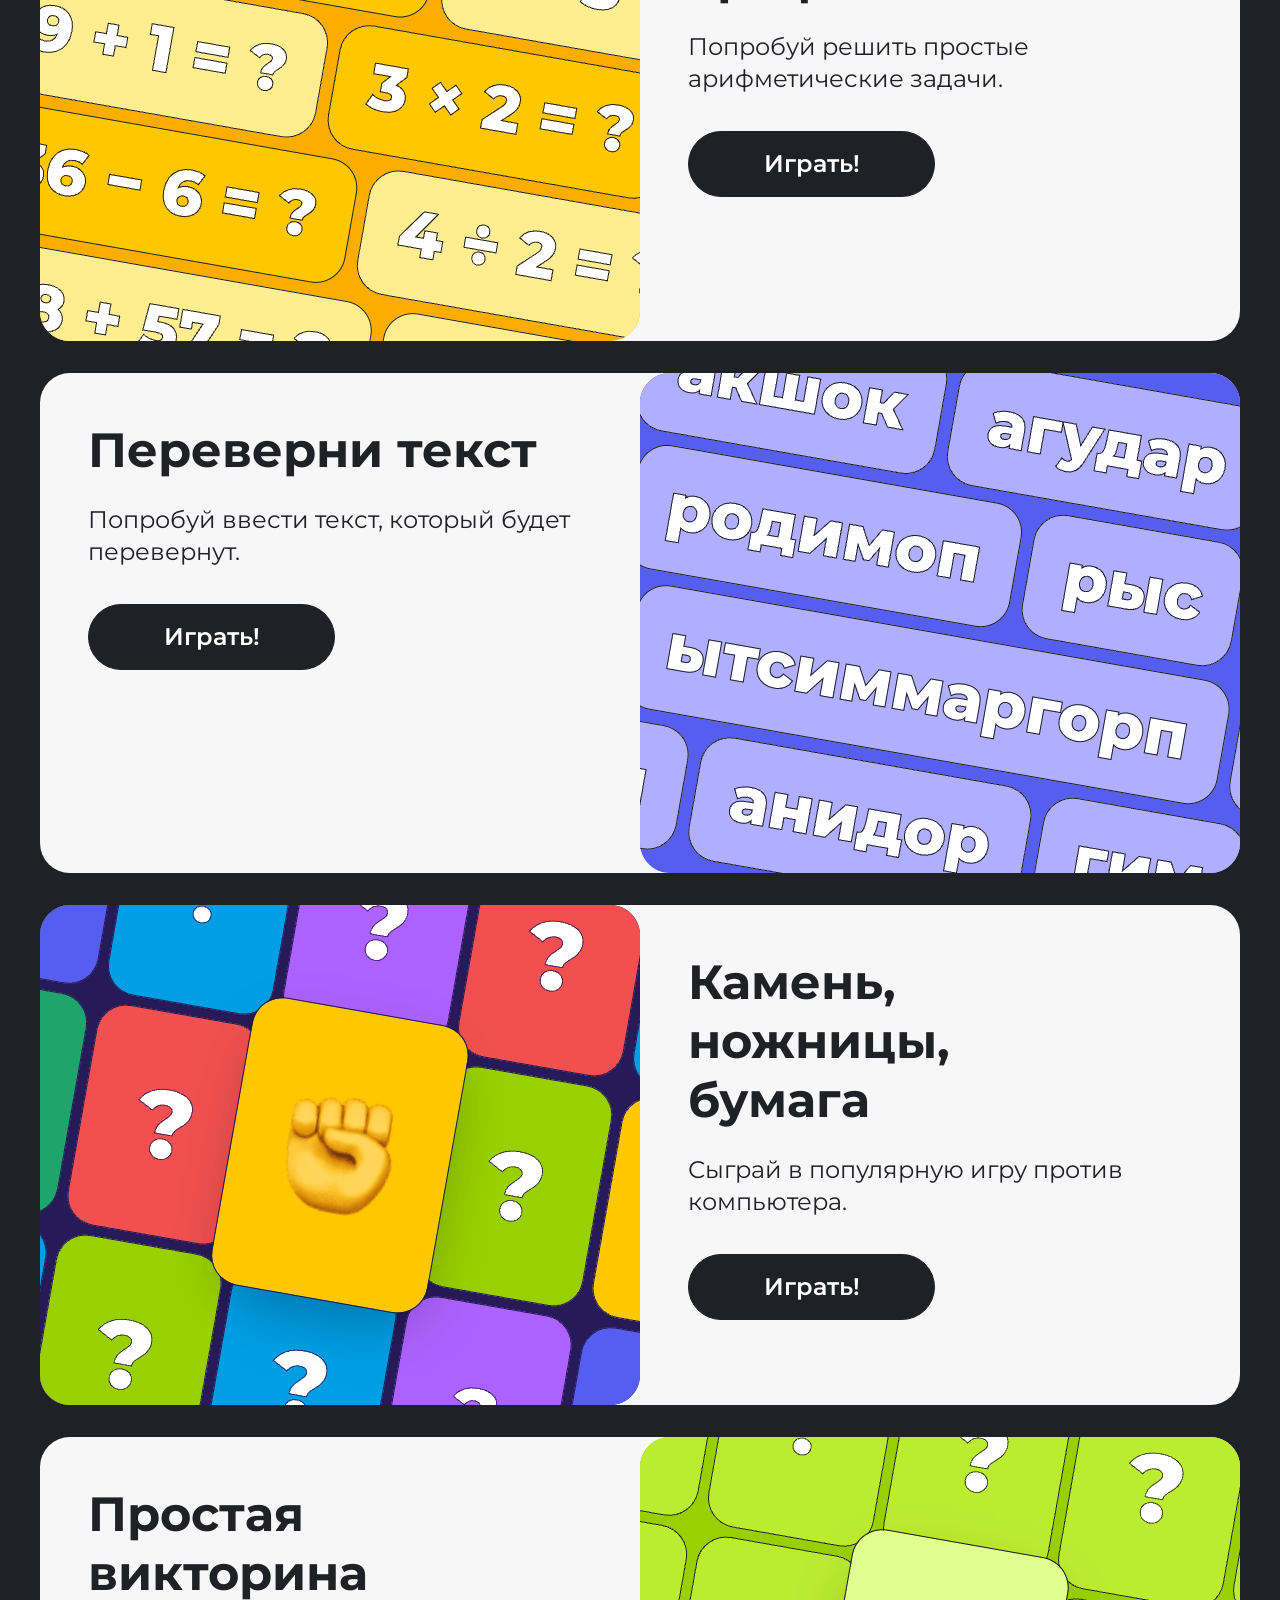
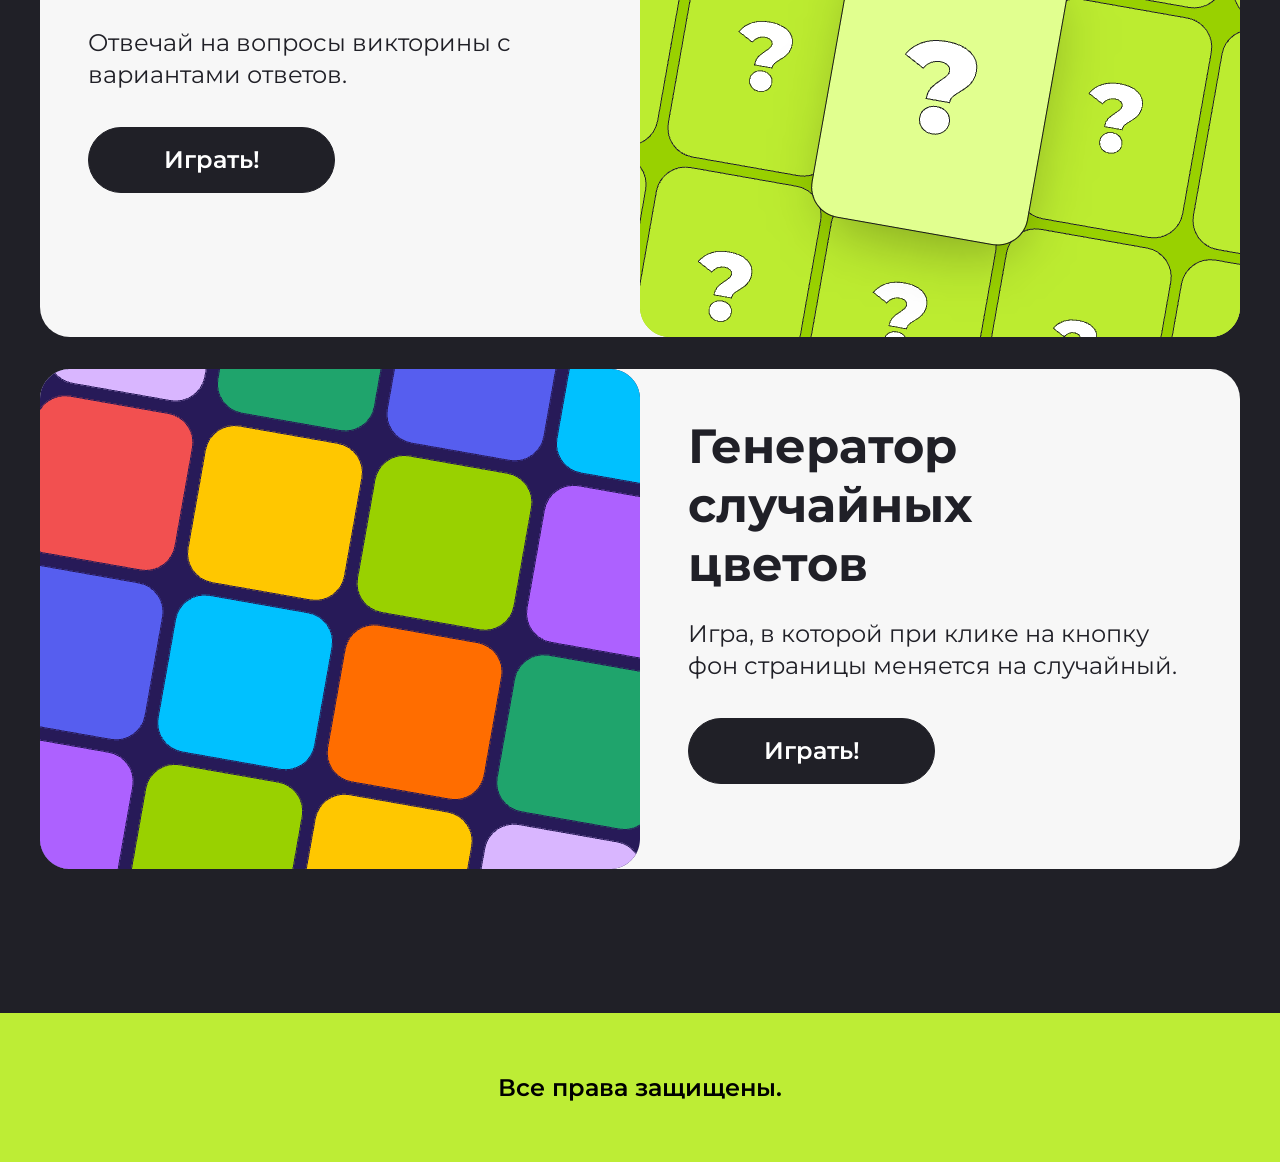
==== commit 00111a0d: "create new games and new JS file" ====
--- a/index.html
+++ b/index.html
@@ -50,7 +50,7 @@
         </svg>                
     </div>
     <section class="card center">
-        <h2 class="card__title">Об играх <a href="#"></a></h2>
+        <h1 class="card__title">Об играх <a href="games_catalog_yakor"></a></h1>
         <div class="card__body">
             <p>В моей коллекции представлено 6 игр на разные темы.</p>
             <p>Игры несложные — в них может поиграть каждый.</p>
@@ -60,103 +60,214 @@
             <article class="card__game card__game_bottom-line" onclick="location.href='#'">           
                 <img class="card__game-img" src="img/guess_number.png" alt="guess_number">
                 <div class="card__game-description">
-                    <h3 class="card__game-number">Игра № 1</h3>
-                    <h4 class="card__game-title">Угадай число</h4>
+                    <p class="card__game-number">Игра № 1</p>
+                    <p class="card__game-title">Угадай число</p>
                 </div>
             </article>
             <article class="card__game"  onclick="location.href='#'">
                 <img class="card__game-img" src="img/arifmetics.png" alt="guess_number">
                 <div class="card__game-description">
-                    <h3 class="card__game-number">Игра № 2</h3>
-                    <h4 class="card__game-title">Простая арифметика</h4>
+                    <p class="card__game-number">Игра № 2</p>
+                    <p class="card__game-title">Простая арифметика</p>
                 </div>
             </article>
             <article class="card__game card__game_bottom-line"  onclick="location.href='#'">
                 <img class="card__game-img" src="img/turn_text.png" alt="guess_number">
                 <div class="card__game-description">
-                    <h3 class="card__game-number">Игра № 3</h3>
-                    <h4 class="card__game-title">Переверни текст</h4>
+                    <p class="card__game-number">Игра № 3</p>
+                    <p class="card__game-title">Переверни текст</p>
                 </div>
             </article>
             <article class="card__game"  onclick="location.href='#'">
                 <img class="card__game-img" src="img/rock_paper_scissor.png" alt="guess_number">
                 <div class="card__game-description">
-                    <h3 class="card__game-number">Игра № 4</h3>
-                    <h4 class="card__game-title">Камень, ножницы,</h4>
-                    <h4 class="card__game-title">бумага</h4>
+                    <p class="card__game-number">Игра № 4</p>
+                    <p class="card__game-title">Камень, ножницы,</p>
+                    <p class="card__game-title">бумага</p>
                 </div>
             </article>
             <article class="card__game card__game_top-line"  onclick="location.href='#'">
                 <img class="card__game-img" src="img/quiz.png" alt="guess_number">
                 <div class="card__game-description">
-                    <h3 class="card__game-number">Игра № 5</h3>
-                    <h4 class="card__game-title">Простая викторина</h4>
+                    <p class="card__game-number">Игра № 5</p>
+                    <p class="card__game-title">Простая викторина</p>
                 </div>
             </article>
             <article class="card__game"  onclick="location.href='#'">
                 <img class="card__game-img" src="img/random_num.png" alt="guess_number">
                 <div class="card__game-description">
-                    <h3 class="card__game-number">Игра № 6</h3>
-                    <h4 class="card__game-title">Генератор случайных цветов</h4>
+                    <p class="card__game-number">Игра № 6</p>
+                    <p class="card__game-title">Генератор случайных цветов</p>
                 </div>
             </article>
         </div>
 
     </section>
         <div class="mini-games center">
-        <h2 class="mini-games__title">Мини-игры <a name="mini-games_yakor"></a></h2>
+        <h1 class="mini-games__title">Мини-игры <a name="mini-games_yakor"></a></h1>
+        
         <section class="mini-games__body">
             <article class="mini-games__game">
                 <div class="mini-games__game-content">
                     <p class="mini-games__game-title">Угадай число</p>
                     <p class="mini-games__game-description">Попробуй угадать случайное число от 1 до 100.</p>
-                    <a href="" class="mini-games__game-button">Играть!</a>
-                </div>
-                <img src="img/guess_number2.png" alt="guess_number">
+                    <p><a class="mini-games__game-button" onclick="guess_number()">Играть!</a></p>
+                </div>
+                <img class="mini-games__game-img" src="img/guess_number2.png" alt="guess_number">
             </article>
             <article class="mini-games__game mini-games__game_flip">
                 <div class="mini-games__game-content">
                     <p class="mini-games__game-title">Простая арифметика</p>
                     <p class="mini-games__game-description">Попробуй решить простые арифметические задачи.</p>
-                    <a href="" class="mini-games__game-button">Играть!</a>
-                </div>
-                <img src="img/arifmetics2.png" alt="guess_number">
+                   <p><a class="mini-games__game-button" onclick="arifmetics()">Играть!</a></p>
+                </div>
+                <img class="mini-games__game-img" src="img/arifmetics2.png" alt="arifmetics">
             </article>
             <article class="mini-games__game">
                 <div class="mini-games__game-content">
                     <p class="mini-games__game-title">Переверни текст</p>
                     <p class="mini-games__game-description">Попробуй ввести текст, который будет перевернут.</p>
-                <a href="" class="mini-games__game-button">Играть!</a>
-                </div>
-                <img src="img/turn_text2.png" alt="guess_number">
+                    <p><a class="mini-games__game-button" onclick="turn_text()">Играть!</a></p>
+                </div>
+                <img class="mini-games__game-img" src="img/turn_text2.png" alt="turn_text">
             </article>
             <article class="mini-games__game mini-games__game_flip">
                 <div class="mini-games__game-content">
                     <p class="mini-games__game-title">Камень,</br> ножницы,</br> бумага</p>
                     <p class="mini-games__game-description">Сыграй в популярную игру против компьютера.</p>
-                <a href="" class="mini-games__game-button">Играть!</a>
-                </div>
-                <img src="img/rock_paper_scissor2.png" alt="guess_number">
+                    <p><a class="mini-games__game-button" onclick="">Играть!</a></p>
+                </div>
+                <img class="mini-games__game-img" src="img/rock_paper_scissor2.png" alt="guess_number">
             </article>
             <article class="mini-games__game">
                 <div class="mini-games__game-content">
                     <p class="mini-games__game-title">Простая викторина</p>
                     <p class="mini-games__game-description">Отвечай на вопросы викторины с вариантами ответов.</p>
-                    <a href="" class="mini-games__game-button">Играть!</a>
-                </div>
-                <img src="img/quiz2.png" alt="guess_number">
+                   <p><a class="mini-games__game-button" onclick="quiz_game()">Играть!</a></p>
+                </div>
+                <img class="mini-games__game-img" src="img/quiz2.png" alt="quiz_game">
             </article>
             <article class="mini-games__game mini-games__game_flip">
                 <div class="mini-games__game-content">
                     <p class="mini-games__game-title">Генератор случайных </br>цветов</p>
                     <p class="mini-games__game-description">Игра, в которой при клике на кнопку фон страницы меняется на случайный.</p>
-                    <a href="" class="mini-games__game-button">Играть!</a>
-                </div>
-                <img src="img/random_color2.png" alt="guess_number">
+                    <p><a class="mini-games__game-button" onclick="">Играть!</a></p>
+                </div>
+                <img class="mini-games__game-img" src="img/random_color2.png" alt="guess_number">
             </article>
         </section>
         </div>
     </section>
     <footer class="footer">Все права защищены.</footer>
+    
+       
+       
+       
+       <script>
+        function guess_number() {
+            let answer = Math.floor(Math.random() * (100 - 1 + 1)) + 1
+            let user_num = prompt("Напишите любое число")
+            while (true) {
+                if (user_num < answer) {
+                    user_num = prompt("Ваше число меньше ответа")
+                } else if (user_num > answer) {
+                    user_num = prompt("Ваше число больше ответа")
+                } else if (user_num == answer) {
+                    alert("Поздравляю вы выйграли!")
+                    break
+                }
+            }
+        }
+
+        function random_num(min, max) {
+            return Math.floor(Math.random() * (max - min + 1)) + min;
+        }
+
+        function arifmetics() {
+            let num1 = random_num(1,30)
+            let num2 = random_num(1,30)
+            let task = random_num(1,4)
+            let answer
+
+            if (task == 1) {
+                answer = num1 + num2
+            }
+            if (task == 2) {
+                answer = num1 - num2
+            }
+            if (task == 3) {
+                answer = num1 * num2
+            }
+            if (task == 4) {
+                while (true) {
+                    if (num1 % num2 == 0){
+                        answer = num1 / num2
+                        break
+                    } else {
+                        num1 = random_num(1,30)
+                        num2 = random_num(1,30)
+                        continue
+                    }
+                }
+            }
+            const symbols = {
+                1: "+",
+                2: "-",
+                3: "*",
+                4: "/"
+            }
+            let user_answer = prompt(`Напиши ответ на эту задачу: ${num1} ${symbols[task]} ${num2}`)
+            if (parseInt(user_answer) == answer) {
+                alert("Молодец! Ответ верный")
+            } else {
+                alert(`Ответ не верный. Правильный ответ: ${answer}`)
+            }
+        }
+        
+        
+        function turn_text() {
+            let user_word = prompt(`Напиши любой текст и я его переверну`)
+            alert(`Твой перевёрнутый текст ${user_word.split('').reverse().join('')}`)
+        }
+
+
+        const quiz = [
+            {
+                question: "Какой цвет небо?",
+                options: ["1. Красный", "2. Синий", "3. Зеленый"],
+                correctAnswer: 2
+            },
+            {
+                question: "Сколько дней в неделе?",
+                options: ["1. Шесть", "2. Семь", "3. Восемь"],
+                correctAnswer: 2
+            },
+            {
+                question: "Сколько у человека пальцев на одной руке?",
+                options: ["1. Четыре", "2. Пять", "3. Шесть"],
+                correctAnswer: 2
+            }
+        ];
+        
+        function quiz_game() {
+            let question_num = 1;
+            let correct_count = 0;
+            alert(`Тебе нужно будет ответить на несколько вопросов`);
+            quiz.forEach(question_index => {
+                let user_answer = prompt(`${question_num} вопрос: ${question_index.question}
+Варианты ответа ${question_index.options} (Введите порядковый номер ответа)`);
+                if (user_answer == question_index.correctAnswer) {
+                    alert("Правильно");
+                    correct_count++;
+                } else {
+                    alert("Неправильно");
+                }
+            });
+            alert(`Квиз окончен. Ваш результат ${correct_count} из ${quiz.length}`)
+        }
+        alert(`Игра окончена!\n\nВы правильно ответили на ${correctCount} из ${quiz.length} вопросов.`);
+    </script>
+
+
 </body>
 </html>
--- a/index.css
+++ b/index.css
@@ -23,7 +23,7 @@
   padding-bottom: 156px;
 }
 .header__title {
-  color: gb(32, 32, 39);
+  color: rgb(32, 32, 39);
   font-family: Montserrat;
   font-size: 64px;
   font-weight: 700;
@@ -217,7 +217,7 @@
   align-items: flex-start;
 }
 .mini-games__game-title {
-  color: gb(32, 32, 39);
+  color: rgb(32, 32, 39);
   font-family: Montserrat;
   font-size: 48px;
   font-weight: 700;
@@ -227,7 +227,7 @@
   padding-bottom: 24px;
 }
 .mini-games__game-description {
-  color: gb(32, 32, 39);
+  color: rgb(32, 32, 39);
   font-family: Montserrat;
   font-size: 24px;
   font-weight: 400;
@@ -262,7 +262,7 @@
 .mini-games__game-button:hover {
   cursor: pointer;
   background: rgb(255, 255, 255);
-  color: gb(32, 32, 39);
+  color: rgb(32, 32, 39);
 }
 .mini-games__game_flip {
   flex-direction: row-reverse;
@@ -404,4 +404,9 @@
     padding-left: 16px;
     padding-right: 16px;
   }
+}
+@media (max-width: 1024px) {
+  .mini-games__game-img {
+    width: 45%;
+  }
 }/*# sourceMappingURL=index.css.map */
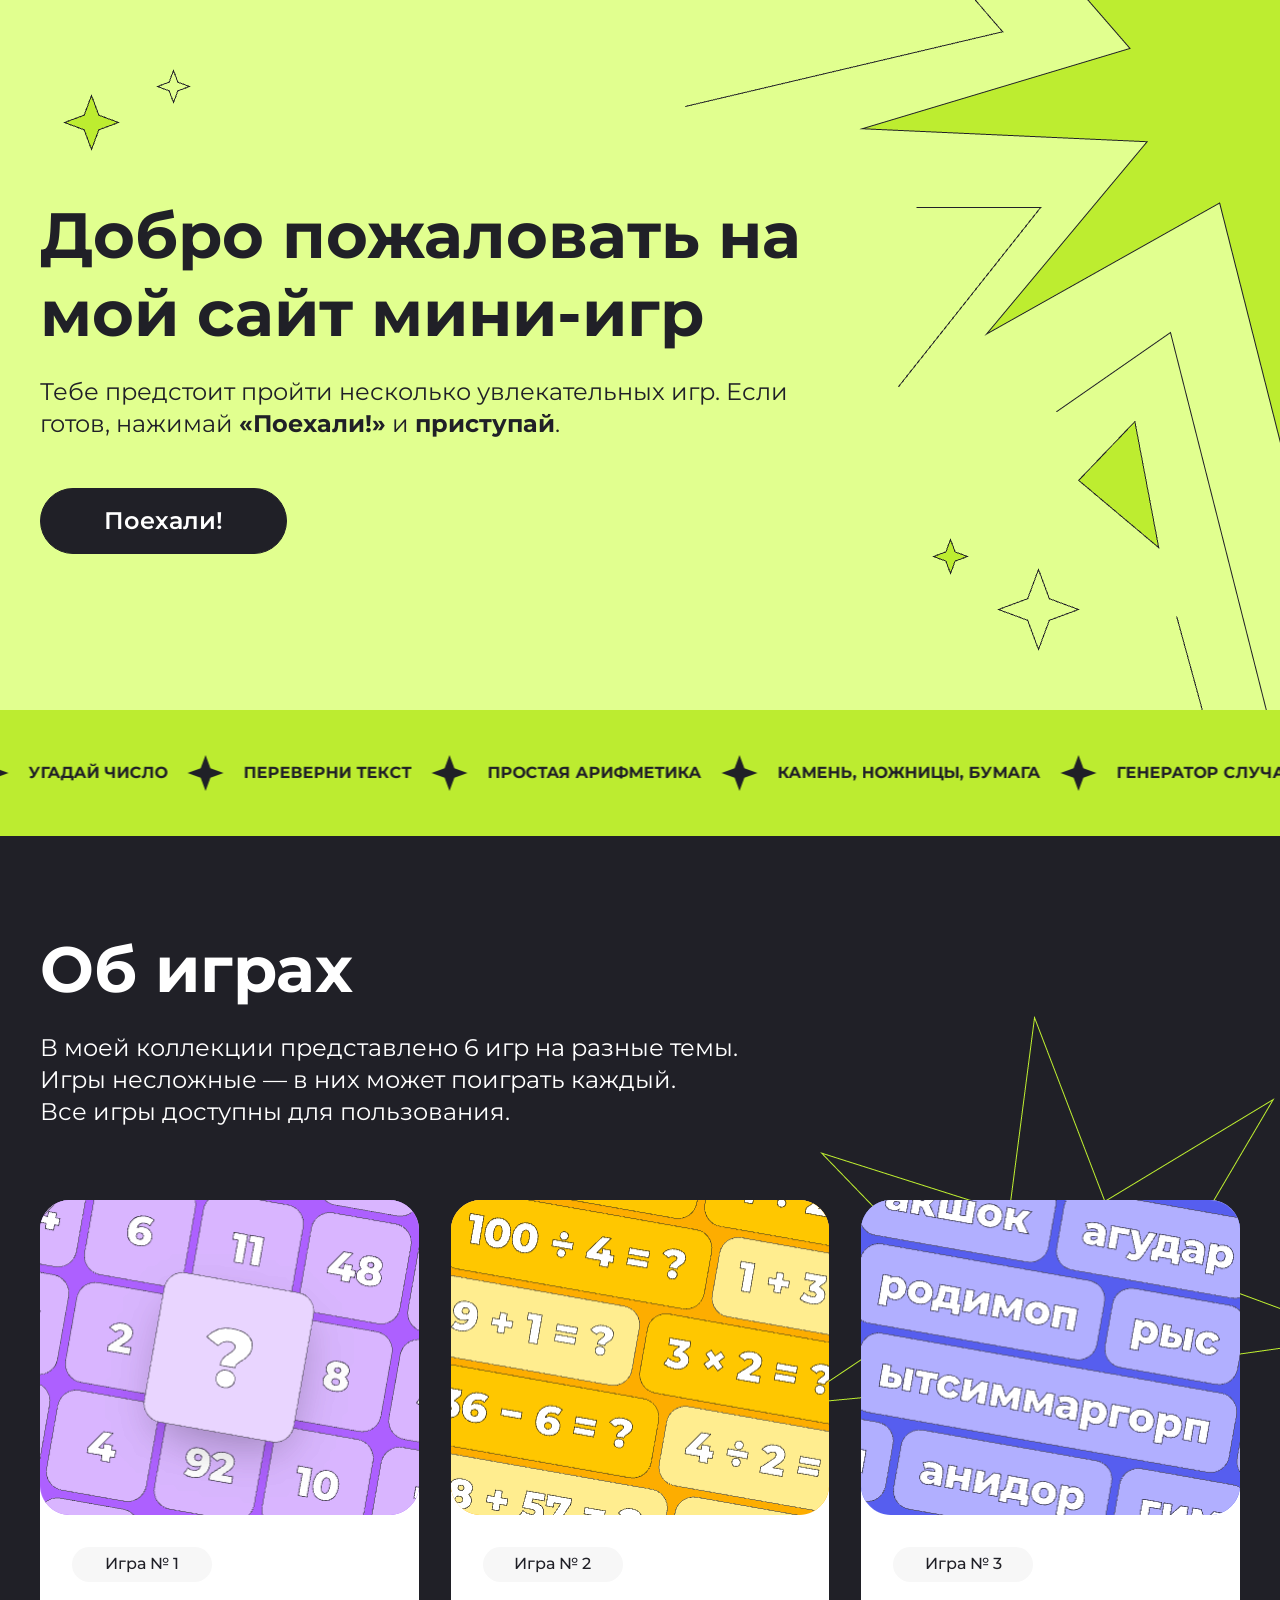
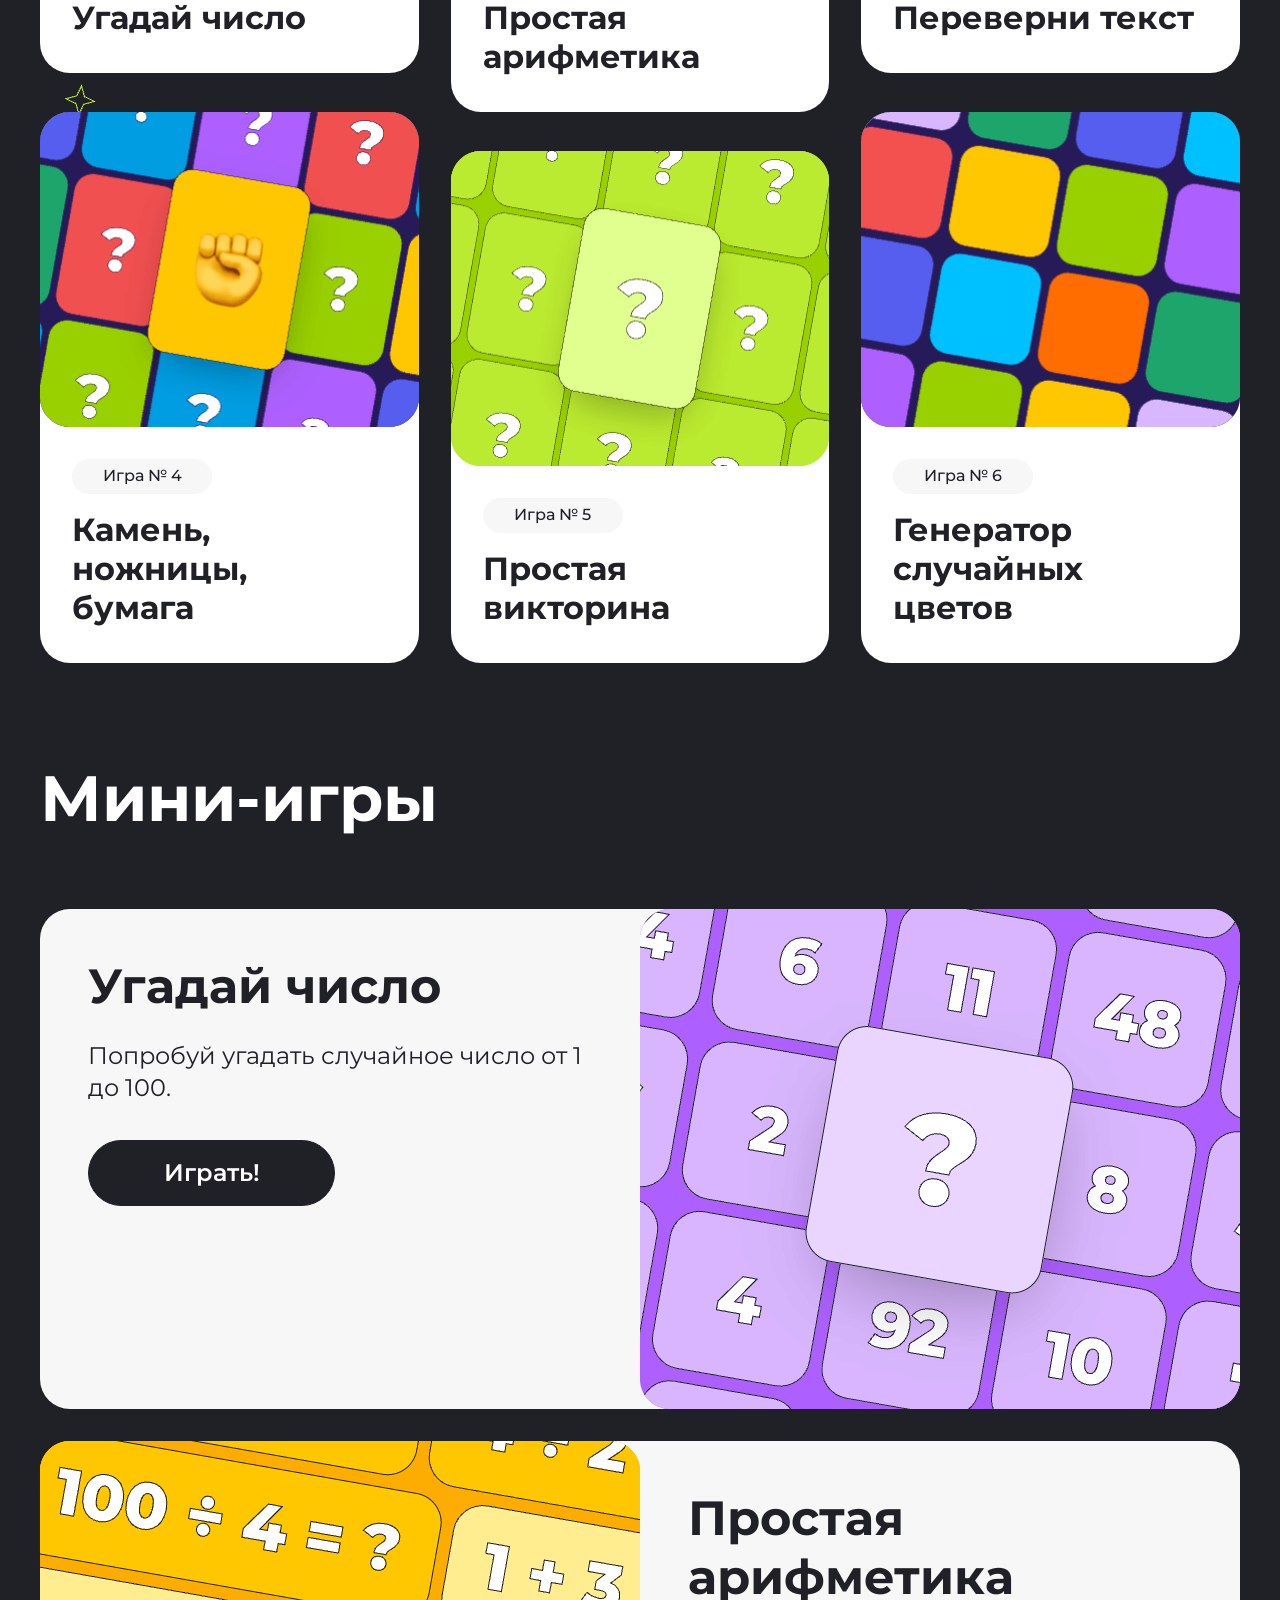
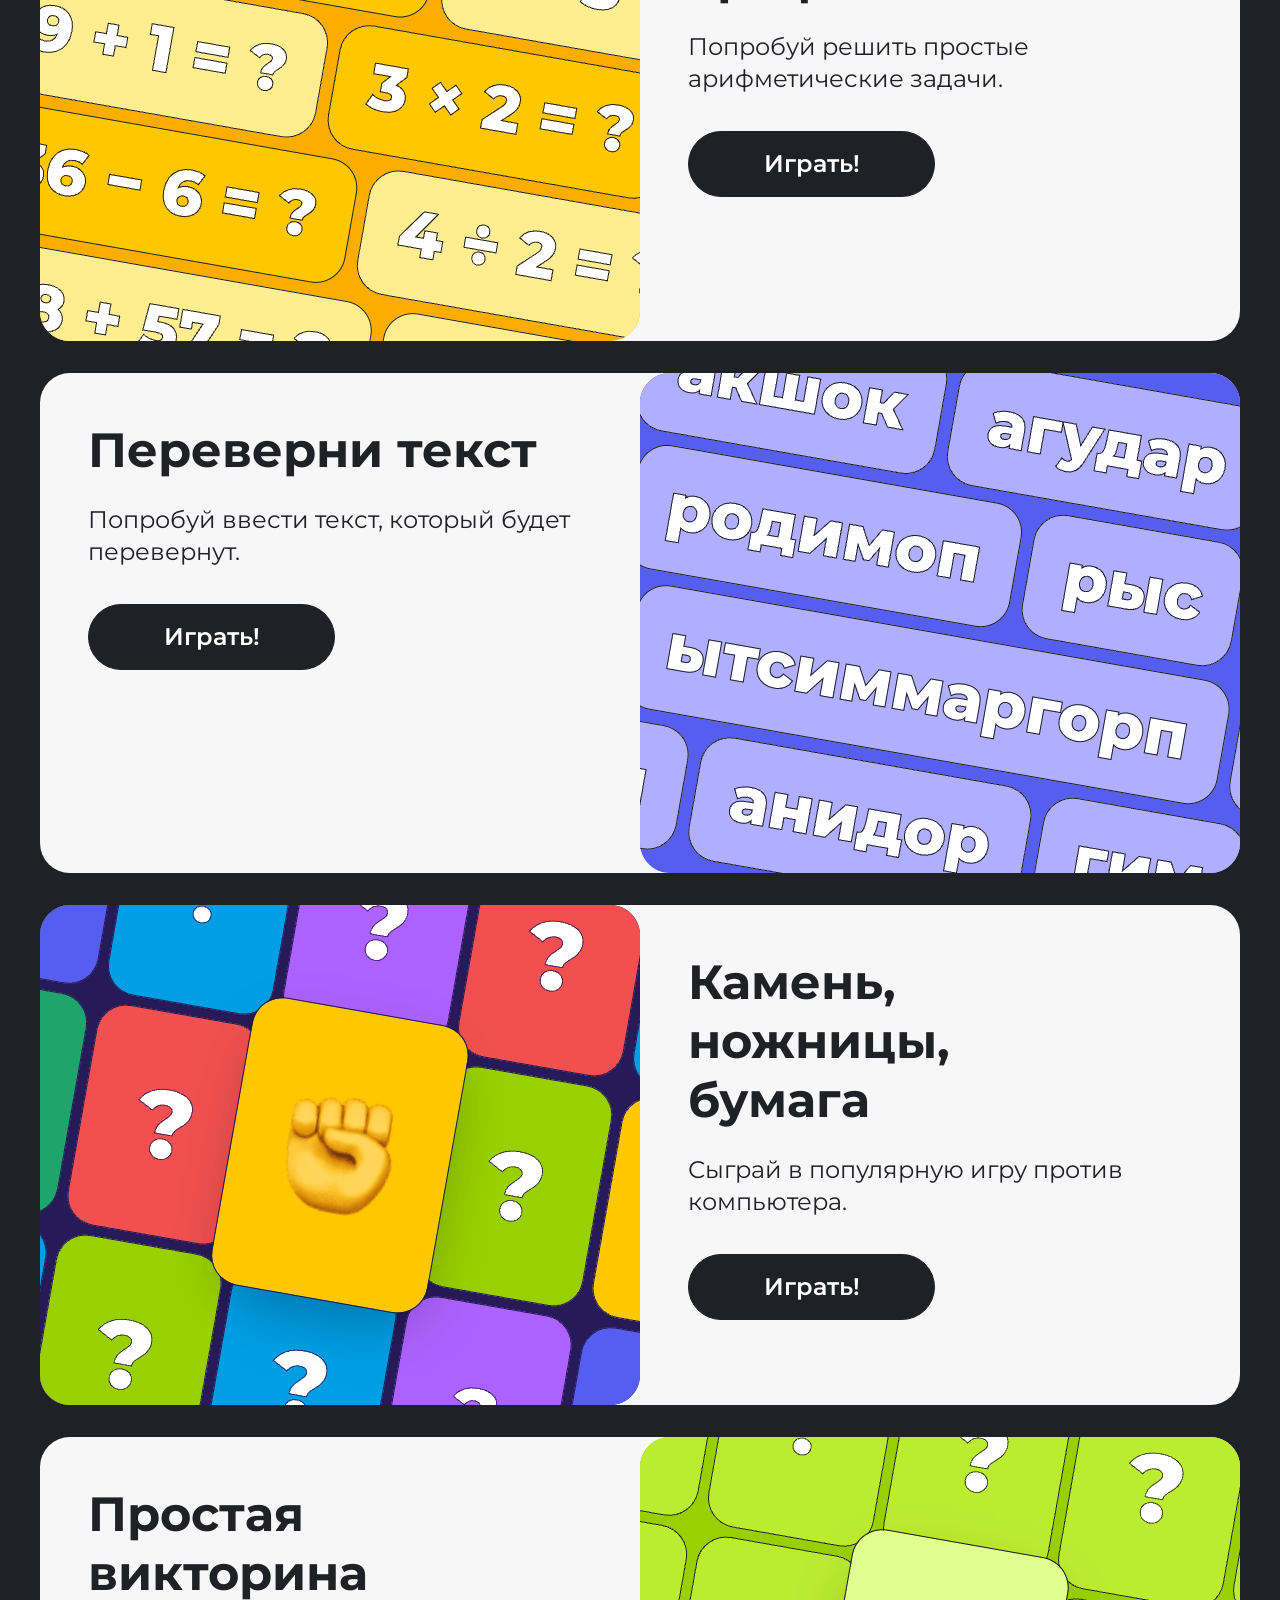
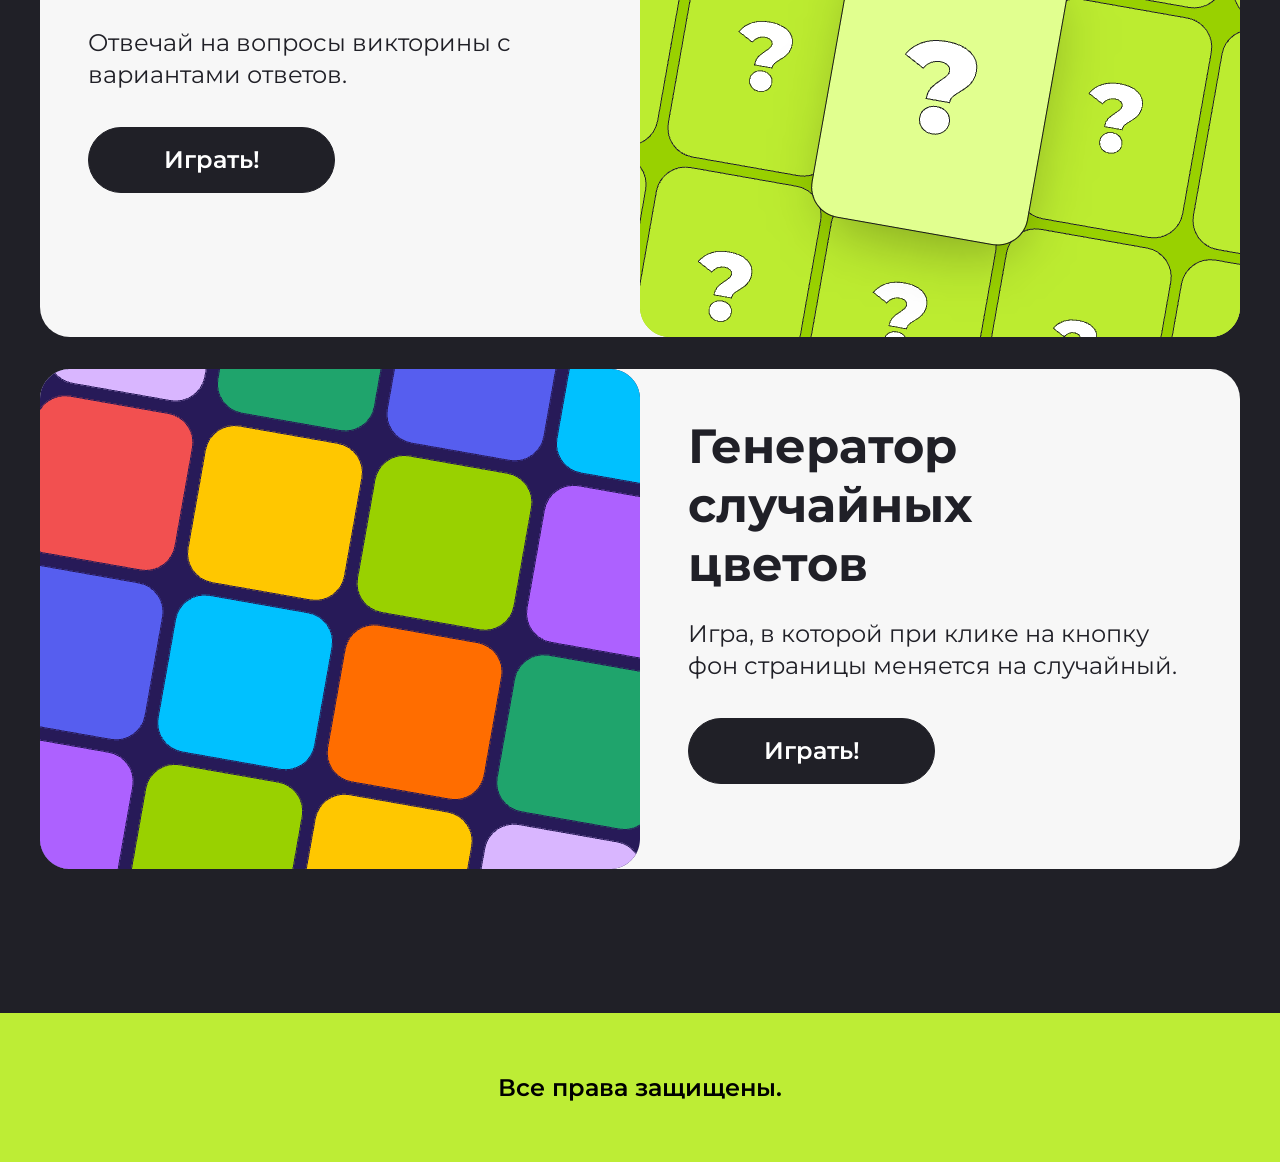
==== commit af6fe76f: "creating new JS file, create new game, add animation" ====
--- a/index.html
+++ b/index.html
@@ -8,6 +8,8 @@
     <link rel="preconnect" href="https://fonts.gstatic.com" crossorigin>
     <link href="https://fonts.googleapis.com/css2?family=Montserrat:ital,wght@0,100..900;1,100..900&display=swap" rel="stylesheet">
     <link rel="stylesheet" href="index.css">
+    <script src="games.JS"></script>
+
 </head>
 <section>
     <header class="header center">
@@ -49,225 +51,160 @@
             <path id="Star" d="M18 0L13.13 13.13L0 18L13.13 22.86L18 36L22.86 22.86L36 18L22.86 13.13L18 0Z" fill="#202027" fill-opacity="1.000000" fill-rule="evenodd"/>
         </svg>                
     </div>
-    <section class="card center">
-        <h1 class="card__title">Об играх <a href="games_catalog_yakor"></a></h1>
-        <div class="card__body">
-            <p>В моей коллекции представлено 6 игр на разные темы.</p>
-            <p>Игры несложные — в них может поиграть каждый.</p>
-            <p>Все игры доступны для пользования.</p>
-        </div>
-        <div class="card__games">
-            <article class="card__game card__game_bottom-line" onclick="location.href='#'">           
-                <img class="card__game-img" src="img/guess_number.png" alt="guess_number">
-                <div class="card__game-description">
-                    <p class="card__game-number">Игра № 1</p>
-                    <p class="card__game-title">Угадай число</p>
-                </div>
-            </article>
-            <article class="card__game"  onclick="location.href='#'">
-                <img class="card__game-img" src="img/arifmetics.png" alt="guess_number">
-                <div class="card__game-description">
-                    <p class="card__game-number">Игра № 2</p>
-                    <p class="card__game-title">Простая арифметика</p>
-                </div>
-            </article>
-            <article class="card__game card__game_bottom-line"  onclick="location.href='#'">
-                <img class="card__game-img" src="img/turn_text.png" alt="guess_number">
-                <div class="card__game-description">
-                    <p class="card__game-number">Игра № 3</p>
-                    <p class="card__game-title">Переверни текст</p>
-                </div>
-            </article>
-            <article class="card__game"  onclick="location.href='#'">
-                <img class="card__game-img" src="img/rock_paper_scissor.png" alt="guess_number">
-                <div class="card__game-description">
-                    <p class="card__game-number">Игра № 4</p>
-                    <p class="card__game-title">Камень, ножницы,</p>
-                    <p class="card__game-title">бумага</p>
-                </div>
-            </article>
-            <article class="card__game card__game_top-line"  onclick="location.href='#'">
-                <img class="card__game-img" src="img/quiz.png" alt="guess_number">
-                <div class="card__game-description">
-                    <p class="card__game-number">Игра № 5</p>
-                    <p class="card__game-title">Простая викторина</p>
-                </div>
-            </article>
-            <article class="card__game"  onclick="location.href='#'">
-                <img class="card__game-img" src="img/random_num.png" alt="guess_number">
-                <div class="card__game-description">
-                    <p class="card__game-number">Игра № 6</p>
-                    <p class="card__game-title">Генератор случайных цветов</p>
-                </div>
-            </article>
-        </div>
-
+<section class="card center">
+    <h1 class="card__title">Об играх <a name="games_catalog_yakor"></a></h1>
+    <div class="card__body">
+        <p>В моей коллекции представлено 6 игр на разные темы.</p>
+        <p>Игры несложные — в них может поиграть каждый.</p>
+        <p>Все игры доступны для пользования.</p>
+    </div>
+    <div class="card__games">
+
+        <article class="card__game card__game_bottom-line" onclick="location.href='#guess_number_yakor'">           
+            <img class="card__game-img" src="img/guess_number.png" alt="guess_number">
+            <div class="card__game-description">
+                <p class="card__game-number">Игра № 1</p>
+                <p class="card__game-title">Угадай число</p>
+            </div>
+        </article>
+        <article class="card__game" onclick="location.href='#arifmetics_yakor'">
+            <img class="card__game-img" src="img/arifmetics.png" alt="arifmetics">
+            <div class="card__game-description">
+                <p class="card__game-number">Игра № 2</p>
+                <p class="card__game-title">Простая арифметика</p>
+            </div>
+        </article>
+        <article class="card__game card__game_bottom-line" onclick="location.href='#turn_text_yakor'">
+            <img class="card__game-img" src="img/turn_text.png" alt="turn_text">
+            <div class="card__game-description">
+                <p class="card__game-number">Игра № 3</p>
+                <p class="card__game-title">Переверни текст</p>
+            </div>
+        </article>
+        <article class="card__game" onclick="location.href='#rps_yakor'">
+            <img class="card__game-img" src="img/rock_paper_scissor.png" alt="rock_paper_scissors">
+            <div class="card__game-description">
+                <p class="card__game-number">Игра № 4</p>
+                <p class="card__game-title">Камень, ножницы,</p>
+                <p class="card__game-title">бумага</p>
+            </div>
+        </article>
+        <article class="card__game card__game_top-line" onclick="location.href='#quiz_yakor'">
+            <img class="card__game-img" src="img/quiz.png" alt="quiz">
+            <div class="card__game-description">
+                <p class="card__game-number">Игра № 5</p>
+                <p class="card__game-title">Простая викторина</p>
+            </div>
+        </article>
+        <article class="card__game" onclick="location.href='#random_color_yakor'">
+            <img class="card__game-img" src="img/random_num.png" alt="random_color">
+            <div class="card__game-description">
+                <p class="card__game-number">Игра № 6</p>
+                <p class="card__game-title">Генератор случайных цветов</p>
+            </div>
+        </article>
+    </div>
+</section>
+
+<div class="mini-games center">
+    <h1 class="mini-games__title">Мини-игры <a name="mini-games_yakor"></a></h1>
+    
+    <section class="mini-games__body">
+
+        <article class="mini-games__game">
+            <div class="mini-games__game-content">
+                <p class="mini-games__game-title"><a name="guess_number_yakor"></a>Угадай число</p>
+                <p class="mini-games__game-description">Попробуй угадать случайное число от 1 до 100.</p>
+                <p><a class="mini-games__game-button" onclick="guess_number()">Играть!</a></p>
+            </div>
+            <img class="mini-games__game-img" src="img/guess_number2.png" alt="guess_number">
+        </article>
+
+        <article class="mini-games__game mini-games__game_flip">
+            <div class="mini-games__game-content">
+                <p class="mini-games__game-title"><a name="arifmetics_yakor"></a>Простая арифметика</p>
+                <p class="mini-games__game-description">Попробуй решить простые арифметические задачи.</p>
+               <p><a class="mini-games__game-button" onclick="arifmetics()">Играть!</a></p>
+            </div>
+            <img class="mini-games__game-img" src="img/arifmetics2.png" alt="arifmetics">
+        </article>
+
+        <article class="mini-games__game">
+            <div class="mini-games__game-content">
+                <p class="mini-games__game-title"><a name="turn_text_yakor"></a>Переверни текст</p>
+                <p class="mini-games__game-description">Попробуй ввести текст, который будет перевернут.</p>
+                <p><a class="mini-games__game-button" onclick="turn_text()">Играть!</a></p>
+            </div>
+            <img class="mini-games__game-img" src="img/turn_text2.png" alt="turn_text">
+        </article>
+
+        <article class="mini-games__game mini-games__game_flip">
+            <div class="mini-games__game-content">
+                <p class="mini-games__game-title"><a name="rps_yakor"></a>Камень,<br> ножницы,<br> бумага</p>
+                <p class="mini-games__game-description">Сыграй в популярную игру против компьютера.</p>
+                <p><a class="mini-games__game-button" onclick="simpleRockPaperScissors()">Играть!</a></p>
+            </div>
+            <img class="mini-games__game-img" src="img/rock_paper_scissor2.png" alt="rock_paper_scissors">
+        </article>
+
+
+        <article class="mini-games__game">
+            <div class="mini-games__game-content">
+                <p class="mini-games__game-title"><a name="quiz_yakor"></a>Простая викторина</p>
+                <p class="mini-games__game-description">Отвечай на вопросы викторины с вариантами ответов.</p>
+               <p><a class="mini-games__game-button" onclick="quiz_game()">Играть!</a></p>
+            </div>
+            <img class="mini-games__game-img" src="img/quiz2.png" alt="quiz_game">
+        </article>
+
+        <article class="mini-games__game mini-games__game_flip">
+            <div class="mini-games__game-content">
+                <p class="mini-games__game-title"><a name="random_color_yakor"></a>Генератор случайных <br>цветов</p>
+                <p class="mini-games__game-description">Игра, в которой при клике на кнопку фон страницы меняется на случайный.</p>
+                <p><a class="mini-games__game-button" onclick="random_color()">Играть!</a></p>
+            </div>
+            <img class="mini-games__game-img" src="img/random_color2.png" alt="random_color">
+        </article>
     </section>
-        <div class="mini-games center">
-        <h1 class="mini-games__title">Мини-игры <a name="mini-games_yakor"></a></h1>
-        
-        <section class="mini-games__body">
-            <article class="mini-games__game">
-                <div class="mini-games__game-content">
-                    <p class="mini-games__game-title">Угадай число</p>
-                    <p class="mini-games__game-description">Попробуй угадать случайное число от 1 до 100.</p>
-                    <p><a class="mini-games__game-button" onclick="guess_number()">Играть!</a></p>
-                </div>
-                <img class="mini-games__game-img" src="img/guess_number2.png" alt="guess_number">
-            </article>
-            <article class="mini-games__game mini-games__game_flip">
-                <div class="mini-games__game-content">
-                    <p class="mini-games__game-title">Простая арифметика</p>
-                    <p class="mini-games__game-description">Попробуй решить простые арифметические задачи.</p>
-                   <p><a class="mini-games__game-button" onclick="arifmetics()">Играть!</a></p>
-                </div>
-                <img class="mini-games__game-img" src="img/arifmetics2.png" alt="arifmetics">
-            </article>
-            <article class="mini-games__game">
-                <div class="mini-games__game-content">
-                    <p class="mini-games__game-title">Переверни текст</p>
-                    <p class="mini-games__game-description">Попробуй ввести текст, который будет перевернут.</p>
-                    <p><a class="mini-games__game-button" onclick="turn_text()">Играть!</a></p>
-                </div>
-                <img class="mini-games__game-img" src="img/turn_text2.png" alt="turn_text">
-            </article>
-            <article class="mini-games__game mini-games__game_flip">
-                <div class="mini-games__game-content">
-                    <p class="mini-games__game-title">Камень,</br> ножницы,</br> бумага</p>
-                    <p class="mini-games__game-description">Сыграй в популярную игру против компьютера.</p>
-                    <p><a class="mini-games__game-button" onclick="">Играть!</a></p>
-                </div>
-                <img class="mini-games__game-img" src="img/rock_paper_scissor2.png" alt="guess_number">
-            </article>
-            <article class="mini-games__game">
-                <div class="mini-games__game-content">
-                    <p class="mini-games__game-title">Простая викторина</p>
-                    <p class="mini-games__game-description">Отвечай на вопросы викторины с вариантами ответов.</p>
-                   <p><a class="mini-games__game-button" onclick="quiz_game()">Играть!</a></p>
-                </div>
-                <img class="mini-games__game-img" src="img/quiz2.png" alt="quiz_game">
-            </article>
-            <article class="mini-games__game mini-games__game_flip">
-                <div class="mini-games__game-content">
-                    <p class="mini-games__game-title">Генератор случайных </br>цветов</p>
-                    <p class="mini-games__game-description">Игра, в которой при клике на кнопку фон страницы меняется на случайный.</p>
-                    <p><a class="mini-games__game-button" onclick="">Играть!</a></p>
-                </div>
-                <img class="mini-games__game-img" src="img/random_color2.png" alt="guess_number">
-            </article>
-        </section>
-        </div>
-    </section>
+</div>
     <footer class="footer">Все права защищены.</footer>
     
-       
-       
-       
-       <script>
-        function guess_number() {
-            let answer = Math.floor(Math.random() * (100 - 1 + 1)) + 1
-            let user_num = prompt("Напишите любое число")
-            while (true) {
-                if (user_num < answer) {
-                    user_num = prompt("Ваше число меньше ответа")
-                } else if (user_num > answer) {
-                    user_num = prompt("Ваше число больше ответа")
-                } else if (user_num == answer) {
-                    alert("Поздравляю вы выйграли!")
-                    break
-                }
-            }
+<script>
+    const initSlider = () => {
+    const slider = document.querySelector(".line");
+    
+    let wrapper = document.querySelector(".stripe-track");
+    
+    if (!wrapper) {
+        wrapper = document.createElement("div");
+        wrapper.className = "stripe-track";
+        
+        while (slider.firstChild) {
+            wrapper.appendChild(slider.firstChild);
         }
-
-        function random_num(min, max) {
-            return Math.floor(Math.random() * (max - min + 1)) + min;
+        
+        slider.appendChild(wrapper);
+    }
+    
+    wrapper.innerHTML += wrapper.innerHTML;
+    
+    let position = 0;
+    
+    function animate() {
+        position -= 1.5;
+        
+        if (Math.abs(position) >= wrapper.scrollWidth / 2) {
+            position = 0;
         }
-
-        function arifmetics() {
-            let num1 = random_num(1,30)
-            let num2 = random_num(1,30)
-            let task = random_num(1,4)
-            let answer
-
-            if (task == 1) {
-                answer = num1 + num2
-            }
-            if (task == 2) {
-                answer = num1 - num2
-            }
-            if (task == 3) {
-                answer = num1 * num2
-            }
-            if (task == 4) {
-                while (true) {
-                    if (num1 % num2 == 0){
-                        answer = num1 / num2
-                        break
-                    } else {
-                        num1 = random_num(1,30)
-                        num2 = random_num(1,30)
-                        continue
-                    }
-                }
-            }
-            const symbols = {
-                1: "+",
-                2: "-",
-                3: "*",
-                4: "/"
-            }
-            let user_answer = prompt(`Напиши ответ на эту задачу: ${num1} ${symbols[task]} ${num2}`)
-            if (parseInt(user_answer) == answer) {
-                alert("Молодец! Ответ верный")
-            } else {
-                alert(`Ответ не верный. Правильный ответ: ${answer}`)
-            }
-        }
-        
-        
-        function turn_text() {
-            let user_word = prompt(`Напиши любой текст и я его переверну`)
-            alert(`Твой перевёрнутый текст ${user_word.split('').reverse().join('')}`)
-        }
-
-
-        const quiz = [
-            {
-                question: "Какой цвет небо?",
-                options: ["1. Красный", "2. Синий", "3. Зеленый"],
-                correctAnswer: 2
-            },
-            {
-                question: "Сколько дней в неделе?",
-                options: ["1. Шесть", "2. Семь", "3. Восемь"],
-                correctAnswer: 2
-            },
-            {
-                question: "Сколько у человека пальцев на одной руке?",
-                options: ["1. Четыре", "2. Пять", "3. Шесть"],
-                correctAnswer: 2
-            }
-        ];
-        
-        function quiz_game() {
-            let question_num = 1;
-            let correct_count = 0;
-            alert(`Тебе нужно будет ответить на несколько вопросов`);
-            quiz.forEach(question_index => {
-                let user_answer = prompt(`${question_num} вопрос: ${question_index.question}
-Варианты ответа ${question_index.options} (Введите порядковый номер ответа)`);
-                if (user_answer == question_index.correctAnswer) {
-                    alert("Правильно");
-                    correct_count++;
-                } else {
-                    alert("Неправильно");
-                }
-            });
-            alert(`Квиз окончен. Ваш результат ${correct_count} из ${quiz.length}`)
-        }
-        alert(`Игра окончена!\n\nВы правильно ответили на ${correctCount} из ${quiz.length} вопросов.`);
-    </script>
-
-
+        
+        wrapper.style.transform = `translateX(${position}px)`;
+        requestAnimationFrame(animate);
+    }
+    
+    animate();
+}
+
+document.addEventListener('DOMContentLoaded', initSlider);
+</script>
 </body>
 </html>
--- a/index.css
+++ b/index.css
@@ -1,3 +1,4 @@
+@charset "UTF-8";
 * {
   scroll-behavior: smooth;
   margin: 0;
@@ -290,6 +291,30 @@
   padding-right: calc(50% - 600px);
 }
 
+.line {
+  overflow: hidden;
+  white-space: nowrap;
+  display: flex;
+  align-items: center;
+}
+
+.stripe-track {
+  display: flex;
+  align-items: center;
+  gap: 20px; /* Расстояние между элементами */
+  will-change: transform;
+}
+
+.line__body {
+  display: inline-block;
+  margin: 0;
+  font-size: 16px; /* Настройте по вашему желанию */
+}
+
+svg {
+  flex-shrink: 0;
+}
+
 @media (max-width: 425px) {
   .header {
     padding-top: 147px;
@@ -400,6 +425,9 @@
     width: 285px;
     font-size: 16px;
   }
+  .mini-games__game-img {
+    width: 100%;
+  }
   .center {
     padding-left: 16px;
     padding-right: 16px;
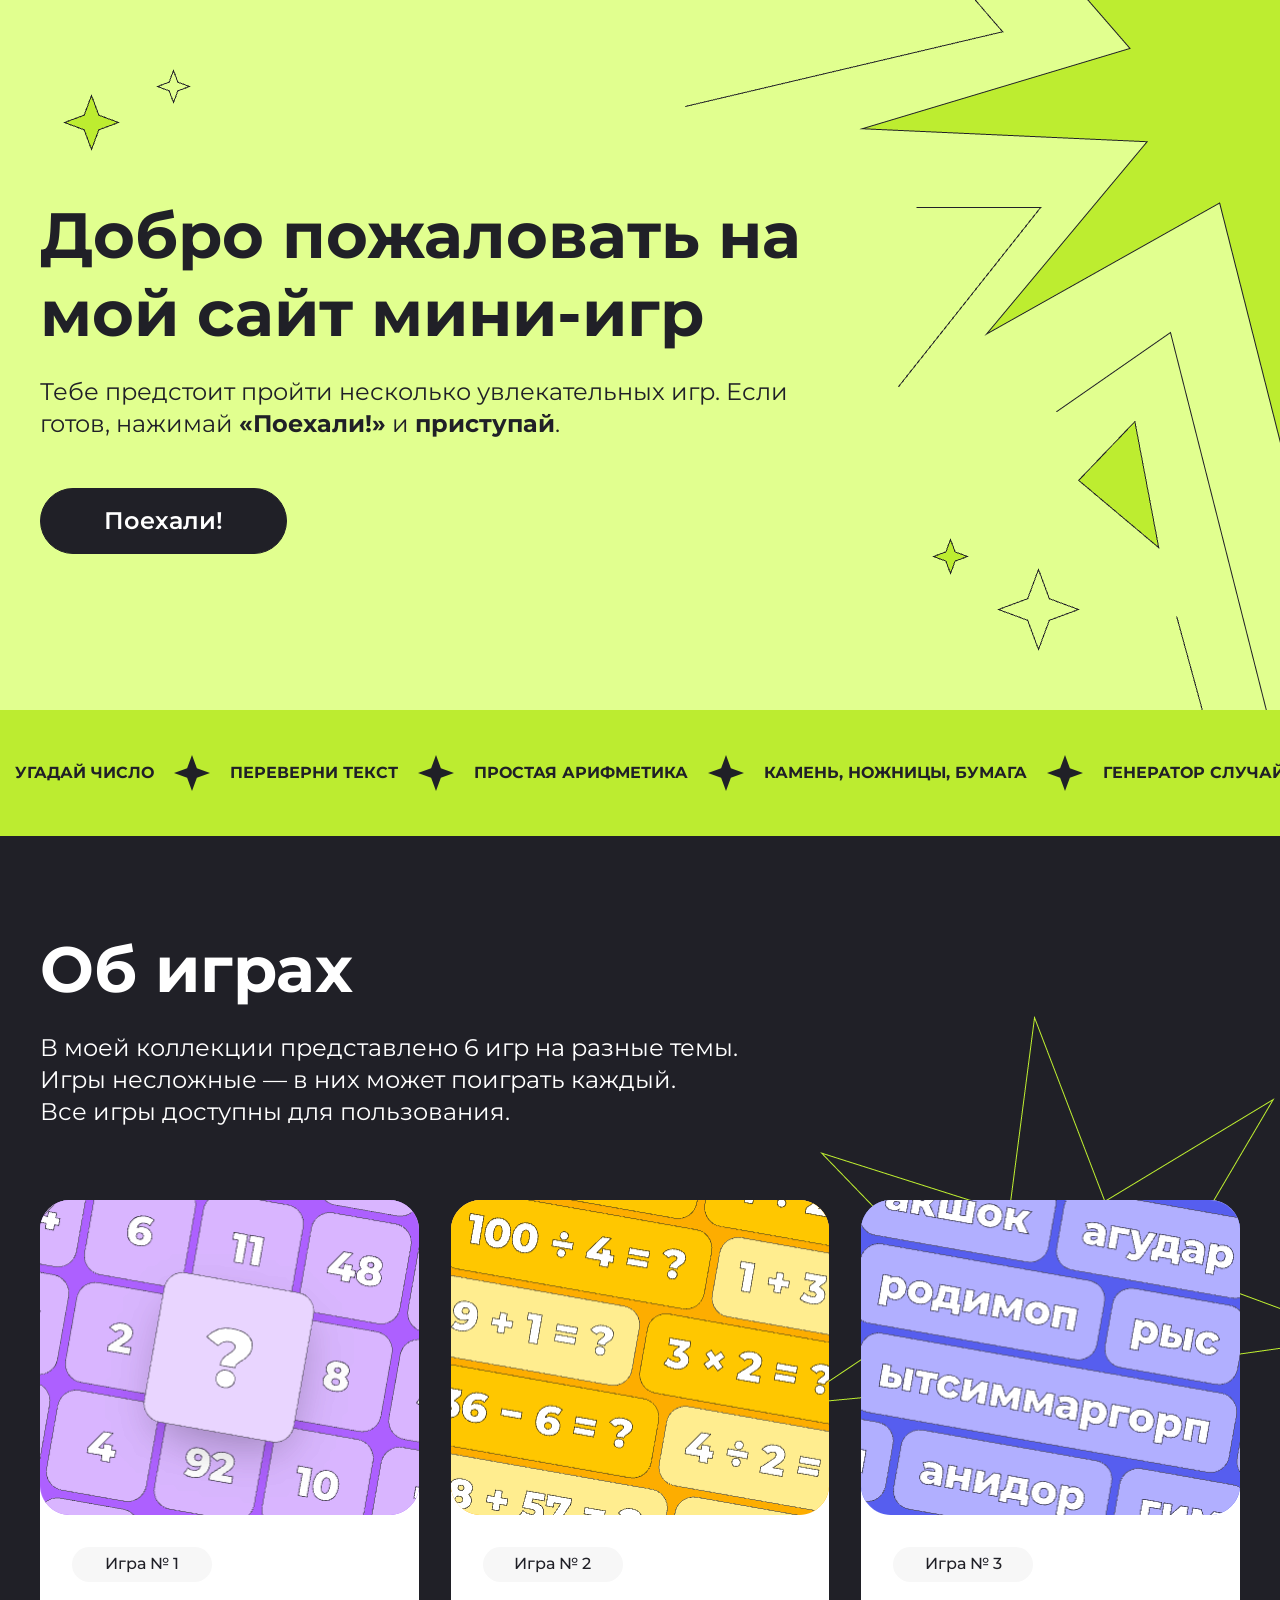
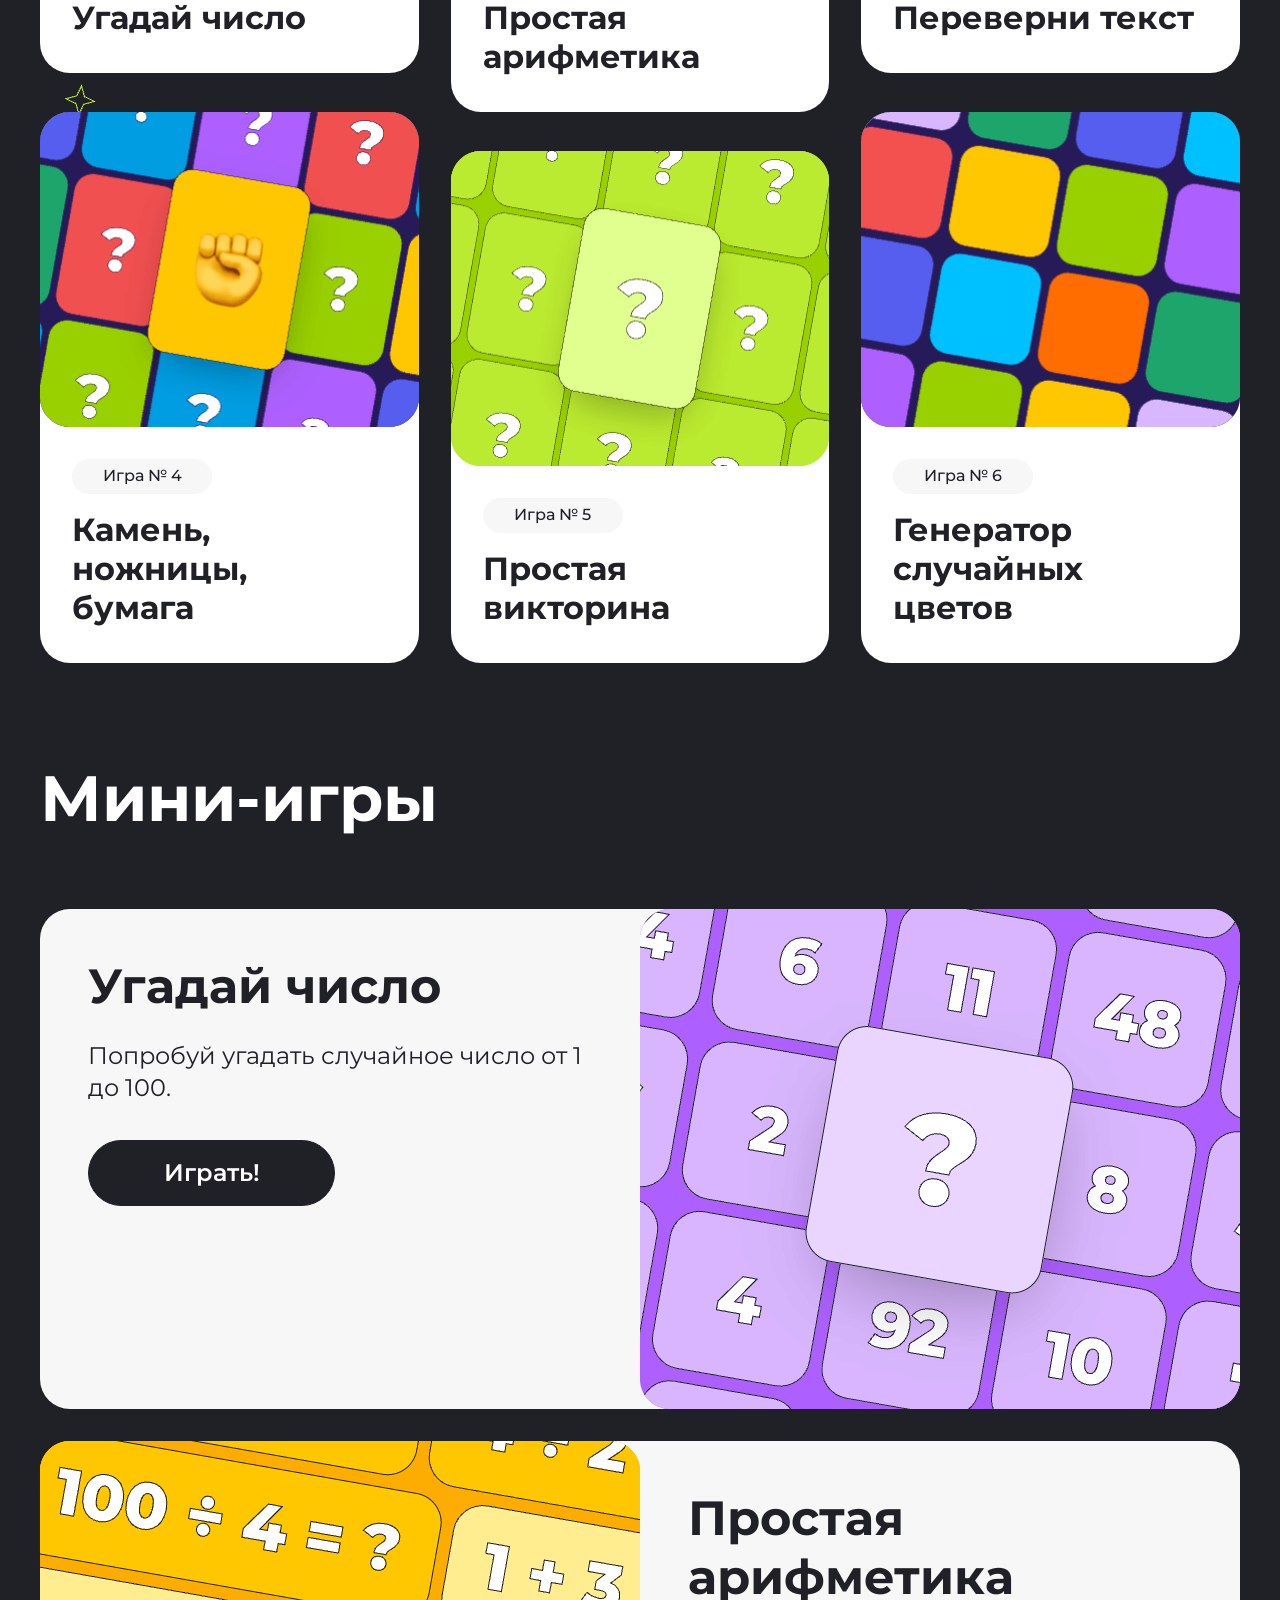
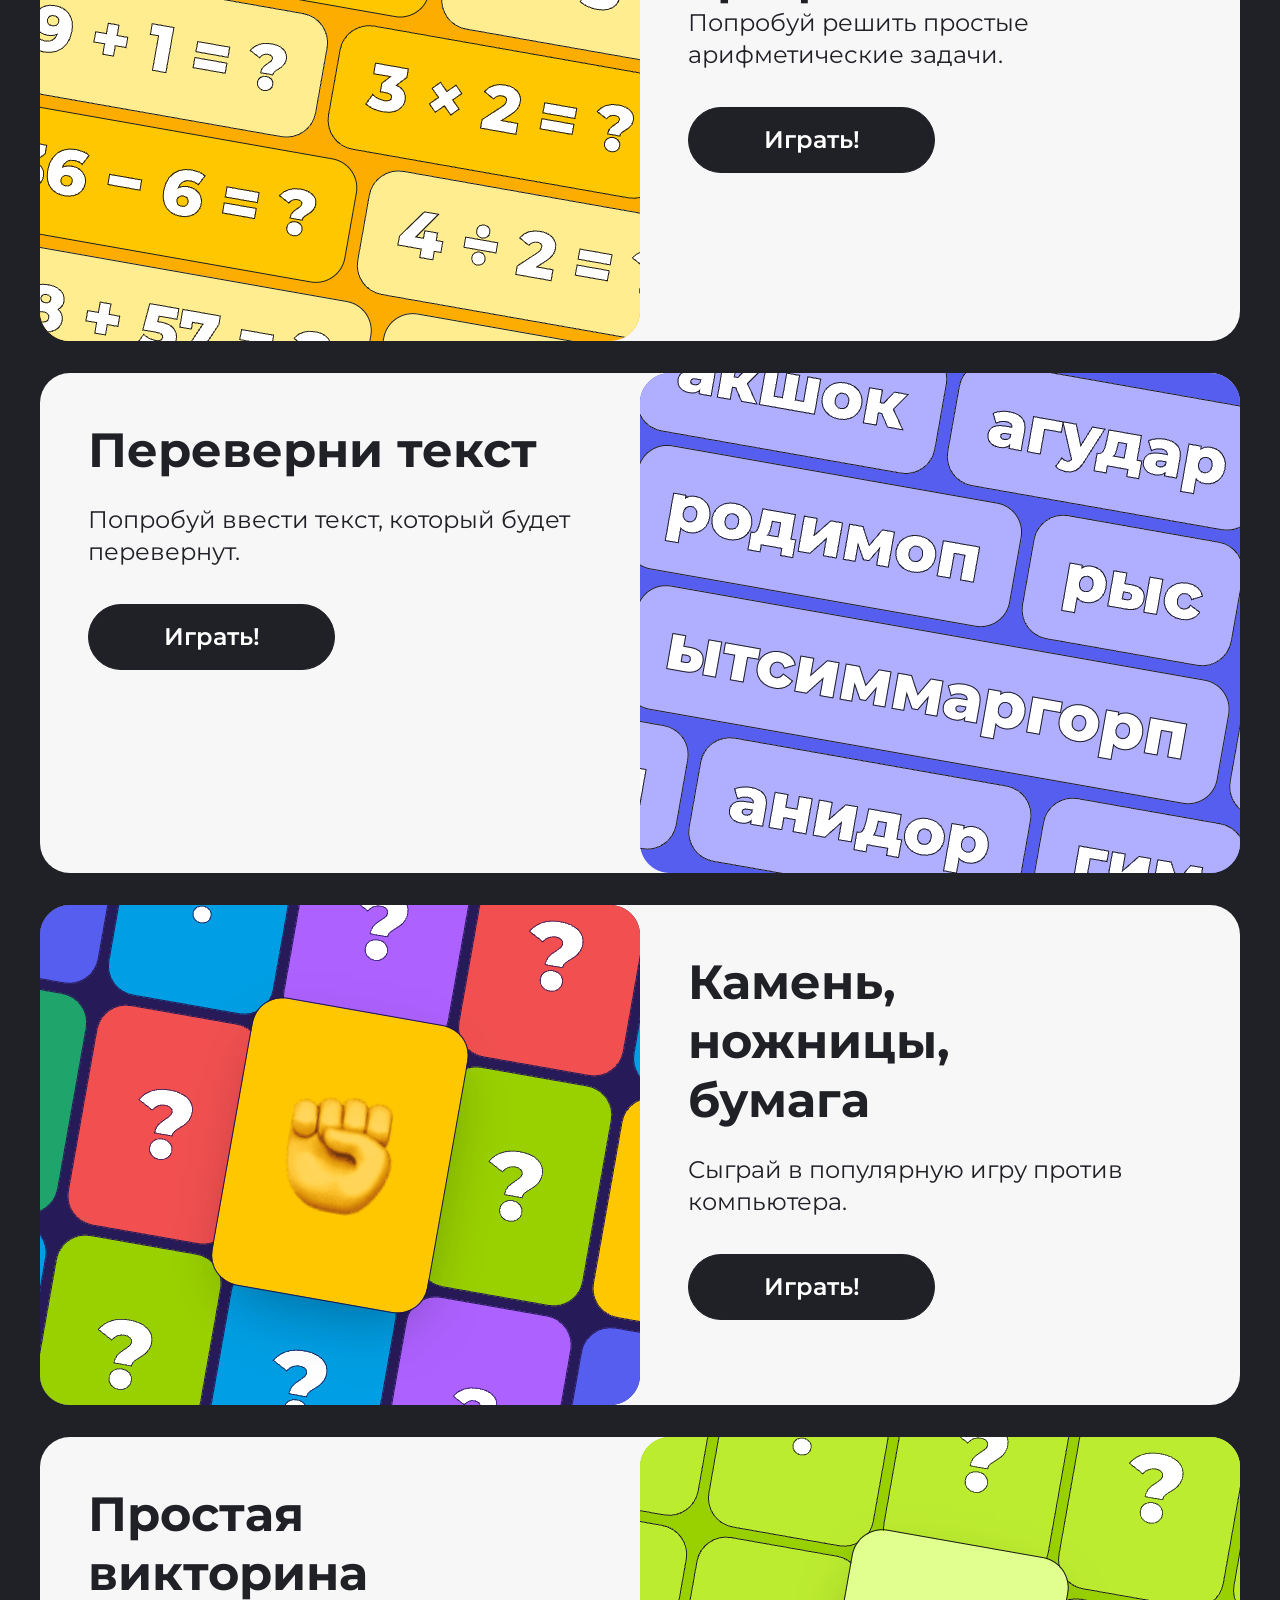
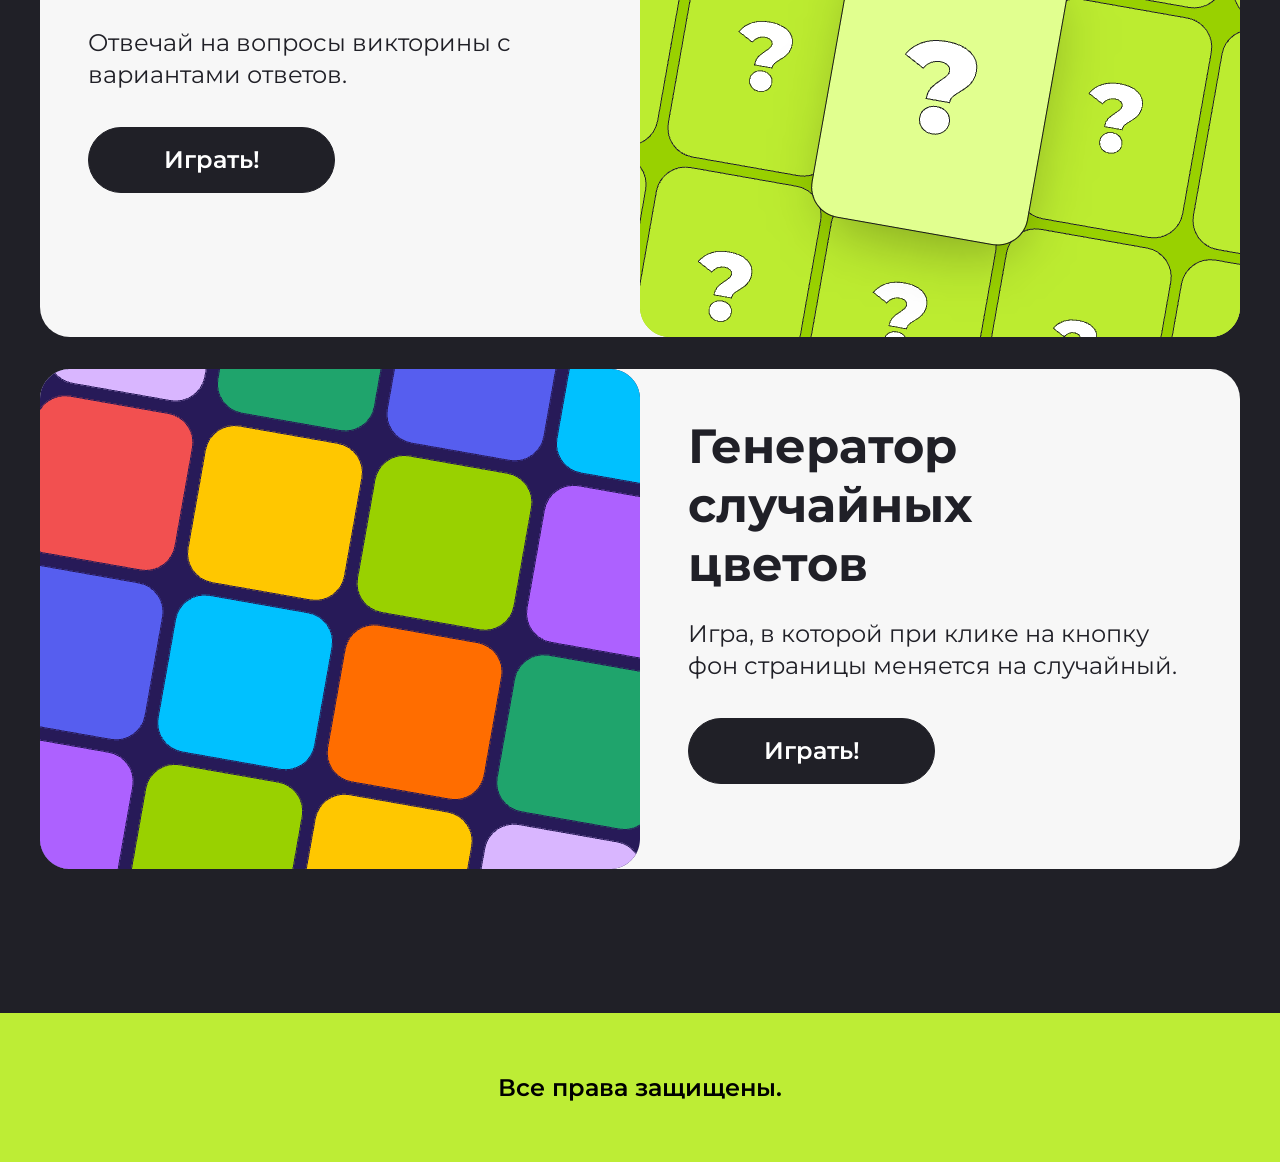
==== commit bae5b574: "correction some mistakes in style and HTML" ====
--- a/index.html
+++ b/index.html
@@ -113,36 +113,36 @@
 
         <article class="mini-games__game">
             <div class="mini-games__game-content">
-                <p class="mini-games__game-title"><a name="guess_number_yakor"></a>Угадай число</p>
+                <h3 class="mini-games__game-title"><a name="guess_number_yakor"></a>Угадай число</h3>
                 <p class="mini-games__game-description">Попробуй угадать случайное число от 1 до 100.</p>
-                <p><a class="mini-games__game-button" onclick="guess_number()">Играть!</a></p>
+                <a class="mini-games__game-button" onclick="guess_number()">Играть!</a>
             </div>
             <img class="mini-games__game-img" src="img/guess_number2.png" alt="guess_number">
         </article>
 
         <article class="mini-games__game mini-games__game_flip">
             <div class="mini-games__game-content">
-                <p class="mini-games__game-title"><a name="arifmetics_yakor"></a>Простая арифметика</p>
+                <h3 class="mini-games__game-title"><a name="arifmetics_yakor"></a>Простая арифметика</р>
                 <p class="mini-games__game-description">Попробуй решить простые арифметические задачи.</p>
-               <p><a class="mini-games__game-button" onclick="arifmetics()">Играть!</a></p>
+               <a class="mini-games__game-button" onclick="arifmetics()">Играть!</a>
             </div>
             <img class="mini-games__game-img" src="img/arifmetics2.png" alt="arifmetics">
         </article>
 
         <article class="mini-games__game">
             <div class="mini-games__game-content">
-                <p class="mini-games__game-title"><a name="turn_text_yakor"></a>Переверни текст</p>
+                <h3 class="mini-games__game-title"><a name="turn_text_yakor"></a>Переверни текст</h3>
                 <p class="mini-games__game-description">Попробуй ввести текст, который будет перевернут.</p>
-                <p><a class="mini-games__game-button" onclick="turn_text()">Играть!</a></p>
+                <a class="mini-games__game-button" onclick="turn_text()">Играть!</a>
             </div>
             <img class="mini-games__game-img" src="img/turn_text2.png" alt="turn_text">
         </article>
 
         <article class="mini-games__game mini-games__game_flip">
             <div class="mini-games__game-content">
-                <p class="mini-games__game-title"><a name="rps_yakor"></a>Камень,<br> ножницы,<br> бумага</p>
+                <h3 class="mini-games__game-title"><a name="rps_yakor"></a>Камень,<br> ножницы,<br> бумага</h3>
                 <p class="mini-games__game-description">Сыграй в популярную игру против компьютера.</p>
-                <p><a class="mini-games__game-button" onclick="simpleRockPaperScissors()">Играть!</a></p>
+                <a class="mini-games__game-button" onclick="simpleRockPaperScissors()">Играть!</a>
             </div>
             <img class="mini-games__game-img" src="img/rock_paper_scissor2.png" alt="rock_paper_scissors">
         </article>
@@ -150,18 +150,18 @@
 
         <article class="mini-games__game">
             <div class="mini-games__game-content">
-                <p class="mini-games__game-title"><a name="quiz_yakor"></a>Простая викторина</p>
+                <h3 class="mini-games__game-title"><a name="quiz_yakor"></a>Простая викторина</h3>
                 <p class="mini-games__game-description">Отвечай на вопросы викторины с вариантами ответов.</p>
-               <p><a class="mini-games__game-button" onclick="quiz_game()">Играть!</a></p>
+               <a class="mini-games__game-button" onclick="quiz_game()">Играть!</a>
             </div>
             <img class="mini-games__game-img" src="img/quiz2.png" alt="quiz_game">
         </article>
 
         <article class="mini-games__game mini-games__game_flip">
             <div class="mini-games__game-content">
-                <p class="mini-games__game-title"><a name="random_color_yakor"></a>Генератор случайных <br>цветов</p>
+                <h3 class="mini-games__game-title"><a name="random_color_yakor"></a>Генератор случайных <br>цветов</h3>
                 <p class="mini-games__game-description">Игра, в которой при клике на кнопку фон страницы меняется на случайный.</p>
-                <p><a class="mini-games__game-button" onclick="random_color()">Играть!</a></p>
+                <a class="mini-games__game-button" onclick="random_color()">Играть!</a>
             </div>
             <img class="mini-games__game-img" src="img/random_color2.png" alt="random_color">
         </article>
--- a/index.css
+++ b/index.css
@@ -315,7 +315,7 @@
   flex-shrink: 0;
 }
 
-@media (max-width: 425px) {
+@media (max-width: 660px) {
   .header {
     padding-top: 147px;
     grid-template-columns: repeat(4, 1fr);
@@ -435,6 +435,21 @@
 }
 @media (max-width: 1024px) {
   .mini-games__game-img {
-    width: 45%;
+    min-width: 40%;
+  }
+  .card__game-title {
+    min-width: 40%;
+    font-size: 20px;
+    text-align: center;
+  }
+  .center {
+    padding-left: 24px;
+    padding-right: 24px;
+  }
+  .mini-games__game-title {
+    font-size: 42px;
+  }
+  .card__game-number {
+    text-align: center;
   }
 }/*# sourceMappingURL=index.css.map */
